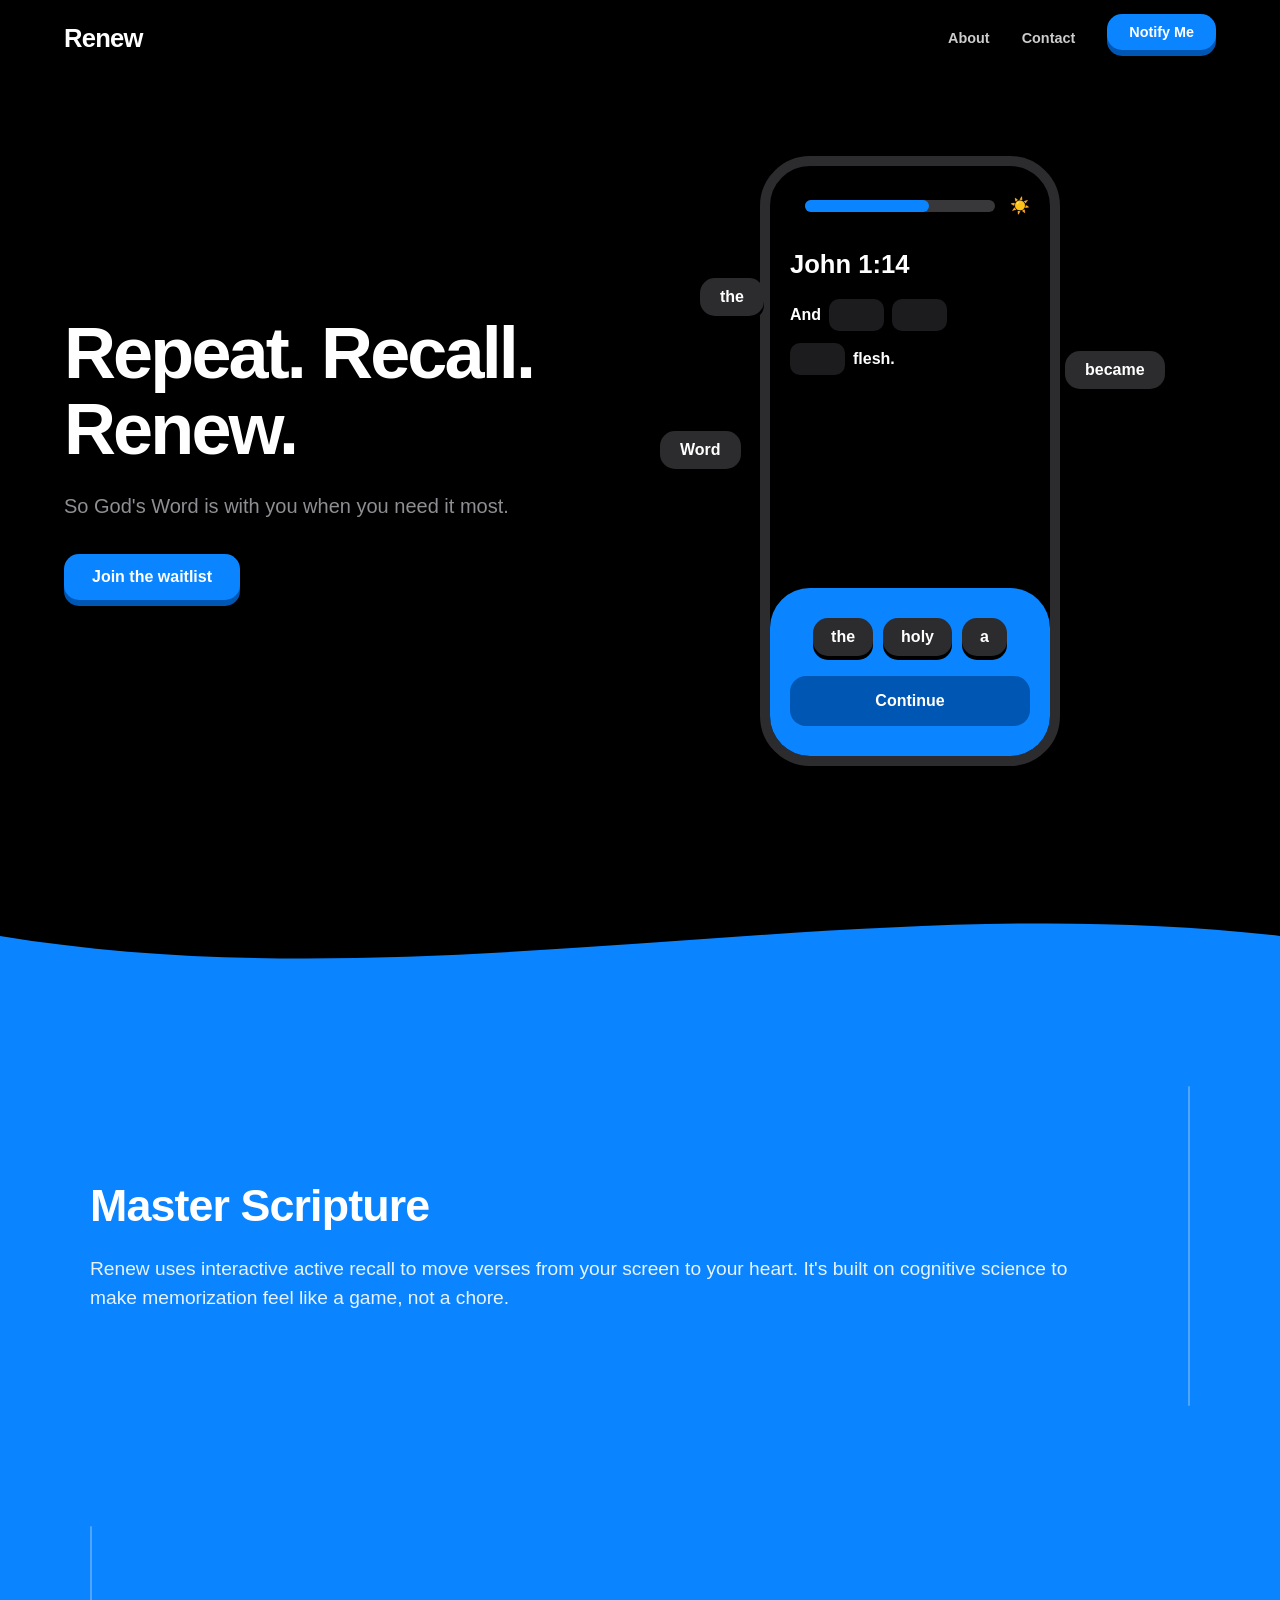
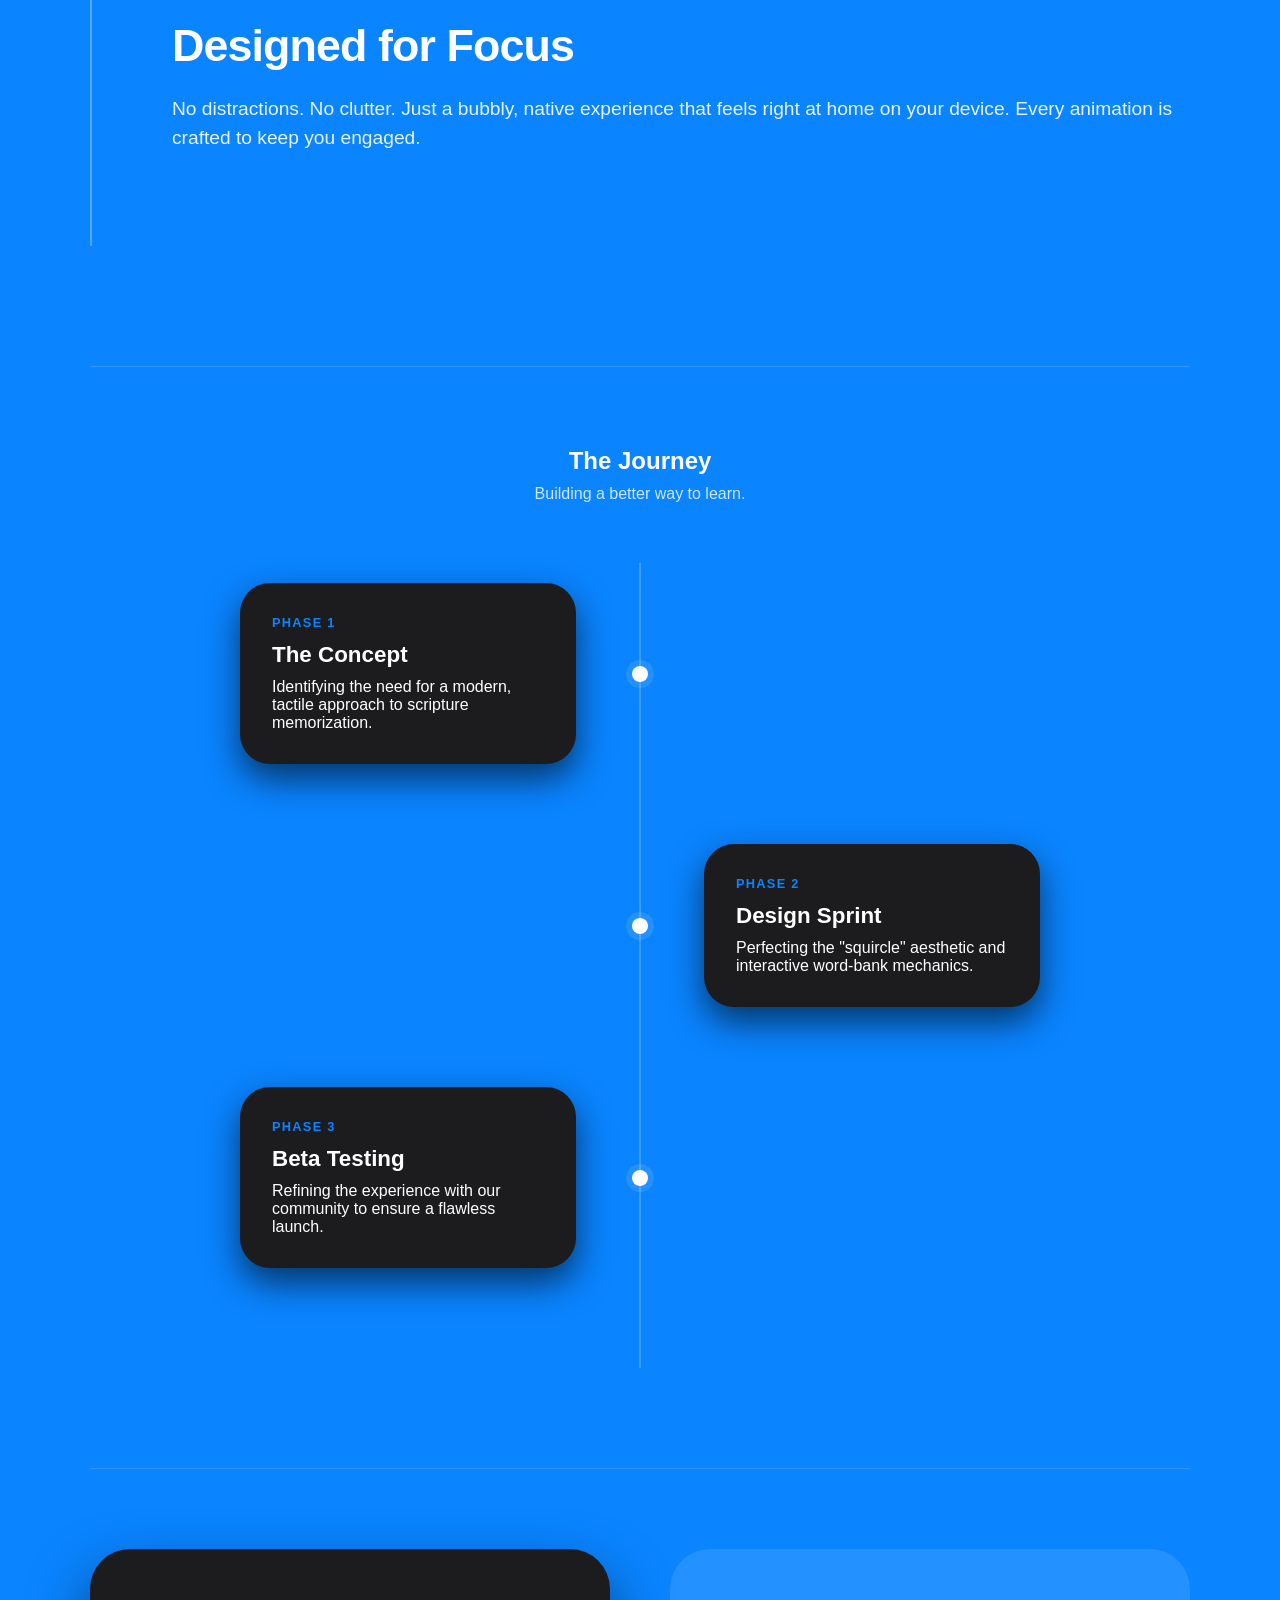
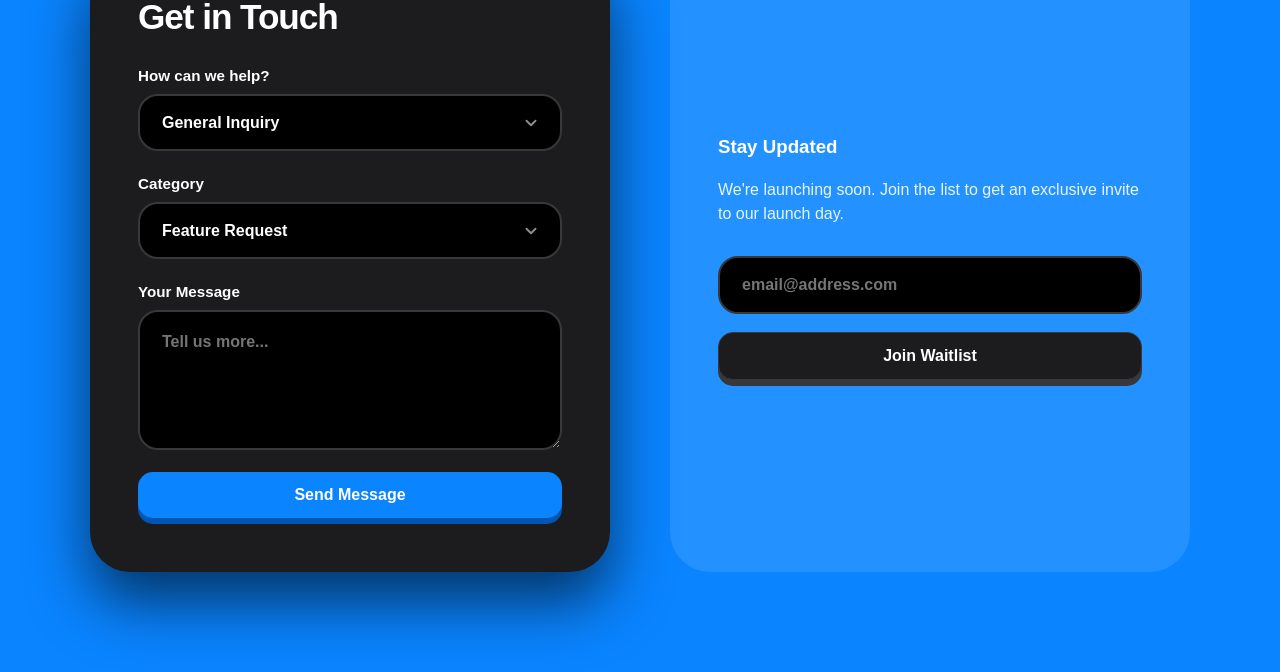
==== index.html @ c1ca572d "Refinement" ====
<!DOCTYPE html>
<html lang="en">
<head>
    <meta charset="UTF-8">
    <meta name="viewport" content="width=device-width, initial-scale=1.0">
    <title>Renew</title>
    <style>
        :root {
            /* Light Mode Variables */
            --bg-color: #ffffff;
            --text-color: #111111;
            --text-muted: #555555;
            --primary-blue: #007AFF; /* Apple-style vibrant blue */
            --primary-blue-dark: #0056B3;
            --surface-color: #f2f2f7;
            --card-bg: #ffffff;
            --border-color: #d1d1d6;
            --phone-border: #1c1c1e;
            --shadow-light: rgba(0, 0, 0, 0.08);
            --shadow-heavy: rgba(0, 0, 0, 0.12);
            --pill-bg: #ffffff;
            --pill-shadow: #c7c7cc;
        }

        /* Dark Mode Variables */
        body.dark-mode {
            --bg-color: #000000;
            --text-color: #ffffff;
            --text-muted: #8e8e93;
            --primary-blue: #0a84ff;
            --primary-blue-dark: #0056b3;
            --surface-color: #1c1c1e;
            --card-bg: #1c1c1e;
            --border-color: #38383a;
            --phone-border: #2c2c2e;
            --shadow-light: rgba(0, 0, 0, 0.4);
            --shadow-heavy: rgba(0, 0, 0, 0.6);
            --pill-bg: #2c2c2e;
            --pill-shadow: #000000;
        }

        * {
            box-sizing: border-box;
            margin: 0;
            padding: 0;
            font-family: -apple-system, BlinkMacSystemFont, "SF Pro Display", "Segoe UI", Roboto, Helvetica, Arial, sans-serif;
        }

        html { scroll-behavior: smooth; }

        body {
            background-color: var(--bg-color);
            color: var(--text-color);
            transition: background-color 0.4s ease, color 0.4s ease;
            overflow-x: hidden;
        }

        /* --- Scroll Animation Classes --- */
        .hidden-on-load {
          opacity: 0;
          transform: translateY(20px);
          transition: opacity 0.8s ease-out, transform 0.8s ease-out;
        }
        .fade-in-up {
          opacity: 1;
          transform: translateY(0);
        }

        /* --- Navigation --- */
        nav {
            display: flex;
            justify-content: space-between;
            align-items: center;
            padding: 20px 5%;
            max-width: 1400px;
            margin: 0 auto;
        }

        .logo {
            font-size: 1.6rem;
            font-weight: 800;
            letter-spacing: -0.03em;
            /* color: var(--primary-blue); */
        }

        .nav-links {
            display: flex;
            gap: 32px;
            align-items: center;
        }

        .nav-links a {
            text-decoration: none;
            color: var(--text-color);
            font-weight: 600;
            font-size: 0.9rem;
            opacity: 0.8;
            transition: opacity 0.2s;
        }

        .nav-links a:hover { opacity: 1; color: var(--primary-blue); }

        /* --- Mechanical 3D Button (Only top layer moves) --- */
        .btn-3d-container {
            display: inline-block;
            background-color: var(--primary-blue-dark);
            border-radius: 15px;
            padding: 0;
            cursor: pointer;
            border: none;
            text-decoration: none;
        }

        .btn-3d-top {
            display: block;
            padding: 14px 28px;
            border-radius: 15px;
            background-color: var(--primary-blue);
            color: #ffffff;
            font-weight: 700;
            font-size: 1rem;
            transform: translateY(-6px);
            transition: transform 0.1s ease;
        }

        .btn-3d-container:active .btn-3d-top {
            transform: translateY(0px);
        }

        /* Secondary Variant */
        .btn-3d-container.secondary { background-color: var(--border-color); }
        .btn-3d-container.secondary .btn-3d-top {
            background-color: var(--surface-color);
            color: var(--text-color);
            border: 1px solid var(--border-color);
        }

        /* --- Hero Section --- */
        .hero {
            display: flex;
            align-items: center;
            justify-content: space-between;
            padding: 80px 5%;
            max-width: 1300px;
            margin: 0 auto;
            min-height: 80vh;
            gap: 20px;
        }

        .hero-content { flex: 1; max-width: 520px; }
        .hero h1 { font-size: 4.5rem; font-weight: 800; line-height: 1.05; letter-spacing: -0.04em; margin-bottom: 24px; }
        .hero p { font-size: 1.25rem; color: var(--text-muted); margin-bottom: 40px; line-height: 1.4; font-weight: 500; }

        /* --- Hero Visual & Tight Floating Words --- */
        .hero-visual {
            flex: 1;
            display: flex;
            justify-content: center;
            align-items: center;
            position: relative;
        }

        .phone {
            width: 300px;
            height: 610px;
            border-radius: 50px;
            border: 10px solid var(--phone-border);
            background-color: var(--bg-color);
            box-shadow: 0 30px 60px var(--shadow-heavy);
            display: flex;
            flex-direction: column;
            overflow: hidden;
            z-index: 5;
            position: relative;
        }

        /* Floating words pinned to the device */
        .floating-word {
            position: absolute;
            background-color: var(--pill-bg);
            color: var(--text-color);
            padding: 10px 20px;
            border-radius: 15px;
            font-weight: 800;
            box-shadow: 0 4px 0 var(--pill-shadow);
            z-index: 6;
            white-space: nowrap;
            animation: float-tight 4s ease-in-out infinite;
        }

        /* Positions pulled close to device center */
        .fw-1 { top: 20%; left: 50%; margin-left: -210px; animation-delay: 0s; }
        .fw-2 { top: 45%; left: 50%; margin-left: -250px; animation-delay: 1.5s; }
        .fw-3 { top: 32%; left: 50%; margin-left: 155px; animation-delay: 0.8s; }

        @keyframes float-tight {
            0%, 100% { transform: translateY(0px); }
            50% { transform: translateY(-12px); }
        }

        /* Phone UI bits */
        .phone-header { padding: 30px 20px 15px; display: flex; justify-content: space-between; align-items: center; }
        .progress-bar { height: 12px; background: var(--border-color); border-radius: 10px; flex-grow: 1; margin: 0 15px; position: relative; }
        .progress-fill { position: absolute; height: 100%; width: 65%; background: var(--primary-blue); border-radius: 10px; }
        .phone-content { padding: 20px; flex-grow: 1; }
        .phone-content h3 { font-size: 1.6rem; margin-bottom: 20px; font-weight: 800; }
        .verse-line { display: flex; align-items: center; gap: 8px; font-weight: 600; margin-bottom: 12px; }
        .blank { width: 55px; height: 32px; background-color: var(--surface-color); border-radius: 10px; }
        .phone-bottom { background-color: var(--primary-blue); padding: 30px 20px; border-radius: 40px 40px 0 0; display: flex; flex-direction: column; align-items: center; gap: 20px; }
        .word-bank { display: flex; flex-wrap: wrap; gap: 10px; justify-content: center; }
        .word-pill { background-color: var(--pill-bg); padding: 10px 18px; border-radius: 15px; font-weight: 700; box-shadow: 0 4px 0 var(--pill-shadow); }
        .phone-btn { background-color: var(--primary-blue-dark); color: white; width: 100%; padding: 16px; border-radius: 16px; text-align: center; font-weight: 800; }

        /* --- Wave Divider --- */
        .wave-container { line-height: 0; margin-top: 40px; }
        .wave-container svg { width: 100%; height: 100px; fill: var(--primary-blue); }

        /* --- Main Content Section --- */
        .blue-section { background-color: var(--primary-blue); color: #ffffff; padding: 100px 5%; }
        .content-container { max-width: 1100px; margin: 0 auto; }

        .feature-block { display: flex; align-items: center; gap: 80px; margin-bottom: 120px; }
        .feature-block:nth-child(even) { flex-direction: row-reverse; }
        .feature-text h2 { font-size: 2.8rem; margin-bottom: 24px; letter-spacing: -0.02em; }
        .feature-text p { font-size: 1.2rem; line-height: 1.5; opacity: 0.9; font-weight: 400; }
        .feature-visual { flex: 1; background: rgba(255,255,255,0.1); height: 320px; border-radius: 40px; backdrop-filter: blur(10px); display: flex; align-items: center; justify-content: center; border: 1px solid rgba(255,255,255,0.2); }

        /* --- Immersive Timeline (Clean Version) --- */
        #about { margin-top: 60px; text-align: center; border-top: 1px solid rgba(255,255,255,0.15); padding-top: 80px; }
        .timeline { max-width: 800px; margin: 60px auto; position: relative; padding: 20px 0; }
        .timeline::before { content: ''; position: absolute; left: 50%; top: 0; bottom: 0; width: 2px; background: rgba(255,255,255,0.2); transform: translateX(-50%); }
        
        .timeline-item { width: 100%; margin-bottom: 80px; display: flex; justify-content: space-between; align-items: center; position: relative; }
        .timeline-item:nth-child(even) { flex-direction: row-reverse; }

        .timeline-dot { width: 16px; height: 16px; background: #ffffff; border-radius: 50%; position: absolute; left: 50%; transform: translateX(-50%); z-index: 3; box-shadow: 0 0 0 6px rgba(255,255,255,0.1); }
        .timeline-content { width: 42%; background: var(--card-bg); color: var(--text-color); padding: 32px; border-radius: 30px; text-align: left; box-shadow: 0 15px 35px var(--shadow-heavy); transition: transform 0.3s ease; }
        .timeline-content:hover { transform: translateY(-5px); }
        .timeline-date { font-weight: 800; font-size: 0.8rem; color: var(--primary-blue); text-transform: uppercase; letter-spacing: 0.1em; margin-bottom: 12px; display: block; }
        .timeline-content h4 { font-size: 1.4rem; margin-bottom: 10px; font-weight: 800; }

        /* --- Modern Form Styling --- */
        #contact { margin-top: 100px; display: grid; grid-template-columns: 1fr 1fr; gap: 60px; padding-top: 80px; border-top: 1px solid rgba(255,255,255,0.15); }
        .contact-card { background: var(--card-bg); color: var(--text-color); padding: 48px; border-radius: 40px; box-shadow: 0 30px 60px var(--shadow-heavy); }
        .contact-card h3 { font-size: 2.2rem; margin-bottom: 30px; letter-spacing: -0.03em; }

        .form-group { margin-bottom: 24px; }
        .form-group label { display: block; margin-bottom: 10px; font-weight: 700; font-size: 0.95rem; }

        .form-control {
            width: 100%;
            padding: 18px 22px;
            border-radius: 20px;
            border: 2px solid var(--border-color);
            background-color: var(--bg-color);
            color: var(--text-color);
            font-size: 1rem;
            font-weight: 600;
            outline: none;
            transition: all 0.2s;
            appearance: none;
        }

        .form-control:focus { border-color: var(--primary-blue); box-shadow: 0 0 0 4px rgba(0, 122, 255, 0.1); }

        /* Modern Bubbly Dropdown Chevron */
        select.form-control {
            background-image: url("data:image/svg+xml,%3Csvg xmlns='http://www.w3.org/2000/svg' width='24' height='24' viewBox='0 0 24 24' fill='none' stroke='%238e8e93' stroke-width='2.5' stroke-linecap='round' stroke-linejoin='round'%3E%3Cpath d='m6 9 6 6 6-6'/%3E%3C/svg%3E");
            background-repeat: no-repeat;
            background-position: right 20px center;
            background-size: 18px;
            padding-right: 50px;
            cursor: pointer;
        }

        textarea.form-control { min-height: 140px; line-height: 1.5; }

        .newsletter-box { background: rgba(255,255,255,0.1); padding: 48px; border-radius: 40px; display: flex; flex-direction: column; justify-content: center; }

        @media (max-width: 1024px) {
            .hero { flex-direction: column; text-align: center; }
            .hero-content { max-width: 100%; }
            .feature-block, .feature-block:nth-child(even) { flex-direction: column; }
            #contact { grid-template-columns: 1fr; }
            .timeline::before { left: 30px; }
            .timeline-dot { left: 30px; }
            .timeline-content { width: calc(100% - 80px); margin-left: 60px; }
            .timeline-item:nth-child(even) { flex-direction: row; }
            .floating-word { display: none; }
        }
    </style>
</head>
<body>

    <nav>
        <div class="logo">Renew</div>
        <div class="nav-links">
            <a href="#about">About</a>
            <a href="#contact">Contact</a>
            <button class="btn-3d-container" style="padding: 0;"><span class="btn-3d-top" style="padding: 10px 22px; font-size: 0.9rem;">Notify Me</span></button>
        </div>
    </nav>

    <header class="hero">
        <div class="hero-content hidden-on-load">
            <h1>Repeat. Recall. Renew.</h1>
            <p>So God's Word is with you when you need it most.</p>
            <button class="btn-3d-container"><span class="btn-3d-top">Join the waitlist</span></button>
        </div>
        
        <div class="hero-visual hidden-on-load">
            <div class="floating-word fw-1">the</div>
            <div class="floating-word fw-2">Word</div>
            <div class="floating-word fw-3">became</div>

            <div class="phone">
                <div class="phone-header">
                    <span style="font-weight:600; opacity:0.9; color: black; font-size: 2em"></span>
                    <div class="progress-bar"><div class="progress-fill"></div></div>
                    <span>☀️</span>
                </div>
                <div class="phone-content">
                    <h3>John 1:14</h3>
                    <div class="verse-line">And <div class="blank"></div> <div class="blank"></div></div>
                    <div class="verse-line"><div class="blank"></div> flesh.</div>
                </div>
                <div class="phone-bottom">
                    <div class="word-bank">
                        <div class="word-pill">the</div> <div class="word-pill">holy</div> <div class="word-pill">a</div>
                    </div>
                    <div class="phone-btn">Continue</div>
                </div>
            </div>
        </div>
    </header>

    <div class="wave-container">
        <svg viewBox="0 0 1440 100" preserveAspectRatio="none"><path d="M0,50 C480,120 960,0 1440,50 L1440,100 L0,100 Z"></path></svg>
    </div>

    <div class="blue-section">
        <div class="content-container">
            <section id="features">
                <div class="feature-block hidden-on-load">
                    <div class="feature-text">
                        <h2>Master Scripture</h2>
                        <p>Renew uses interactive active recall to move verses from your screen to your heart. It's built on cognitive science to make memorization feel like a game, not a chore.</p>
                    </div>
                    <div class="feature-visual"></div>
                </div>

                <div class="feature-block hidden-on-load">
                    <div class="feature-text">
                        <h2>Designed for Focus</h2>
                        <p>No distractions. No clutter. Just a bubbly, native experience that feels right at home on your device. Every animation is crafted to keep you engaged.</p>
                    </div>
                    <div class="feature-visual"></div>
                </div>
            </section>

            <section id="about">
                <div class="hidden-on-load">
                    <h2>The Journey</h2>
                    <p style="opacity: 0.8; margin-top: 10px; font-weight: 500;">Building a better way to learn.</p>
                </div>
                
                <div class="timeline">
                    <div class="timeline-item hidden-on-load">
                        <div class="timeline-dot"></div>
                        <div class="timeline-content">
                            <span class="timeline-date">Phase 1</span>
                            <h4>The Concept</h4>
                            <p>Identifying the need for a modern, tactile approach to scripture memorization.</p>
                        </div>
                    </div>
                    <div class="timeline-item hidden-on-load">
                        <div class="timeline-dot"></div>
                        <div class="timeline-content">
                            <span class="timeline-date">Phase 2</span>
                            <h4>Design Sprint</h4>
                            <p>Perfecting the "squircle" aesthetic and interactive word-bank mechanics.</p>
                        </div>
                    </div>
                    <div class="timeline-item hidden-on-load">
                        <div class="timeline-dot"></div>
                        <div class="timeline-content">
                            <span class="timeline-date">Phase 3</span>
                            <h4>Beta Testing</h4>
                            <p>Refining the experience with our community to ensure a flawless launch.</p>
                        </div>
                    </div>
                </div>
            </section>

            <section id="contact">
                <div class="contact-card hidden-on-load">
                    <h3>Get in Touch</h3>
                    <form id="contact-form">
                        <div class="form-group">
                            <label>How can we help?</label>
                            <select id="type" class="form-control">
                                <option value="inquiry">General Inquiry</option>
                                <option value="concern">App Issue</option>
                            </select>
                        </div>
                        <div class="form-group">
                            <label>Category</label>
                            <select id="subtype" class="form-control"></select>
                        </div>
                        <div class="form-group">
                            <label>Your Message</label>
                            <textarea class="form-control" placeholder="Tell us more..."></textarea>
                        </div>
                        <button type="submit" class="btn-3d-container" style="width:100%; border:none; padding:0;"><span class="btn-3d-top" style="width:100%;">Send Message</span></button>
                    </form>
                </div>

                <div class="newsletter-box hidden-on-load">
                    <h3 style="margin-bottom: 20px;">Stay Updated</h3>
                    <p style="margin-bottom: 30px; opacity: 0.9; line-height: 1.5;">We're launching soon. Join the list to get an exclusive invite to our launch day.</p>
                    <div class="form-group">
                        <input type="email" class="form-control" placeholder="email@address.com">
                    </div>
                    <button class="btn-3d-container secondary" style="width:100%; padding:0;"><span class="btn-3d-top" style="width:100%;">Join Waitlist</span></button>
                </div>
            </section>
        </div>
    </div>

    <script>
        // --- Theme Management ---
        function updateTheme() {
            const hour = new Date().getHours();
            if (hour >= 18 || hour < 6) document.body.classList.add('dark-mode');
            else document.body.classList.remove('dark-mode');
        }
        updateTheme();
        setInterval(updateTheme, 60000);

        // --- Modern Form Logic ---
        const typeSelect = document.getElementById('type');
        const subtypeSelect = document.getElementById('subtype');
        const options = {
            inquiry: ["Feature Request", "Collaboration", "Media Inquiry", "Other"],
            concern: ["Bug Report", "Account Issue", "Performance", "Feedback"]
        };

        function fillSubtypes() {
            const vals = options[typeSelect.value];
            subtypeSelect.innerHTML = vals.map(v => `<option value="${v.toLowerCase()}">${v}</option>`).join('');
        }
        typeSelect.addEventListener('change', fillSubtypes);
        fillSubtypes();

        // --- Scroll Animations ---
        const obs = new IntersectionObserver((entries) => {
            entries.forEach(e => {
                if (e.isIntersecting) {
                    e.target.classList.add('fade-in-up');
                    obs.unobserve(e.target);
                }
            });
        }, { threshold: 0.1 });

        document.querySelectorAll('.hidden-on-load').forEach(el => obs.observe(el));
    </script>
</body>
</html>
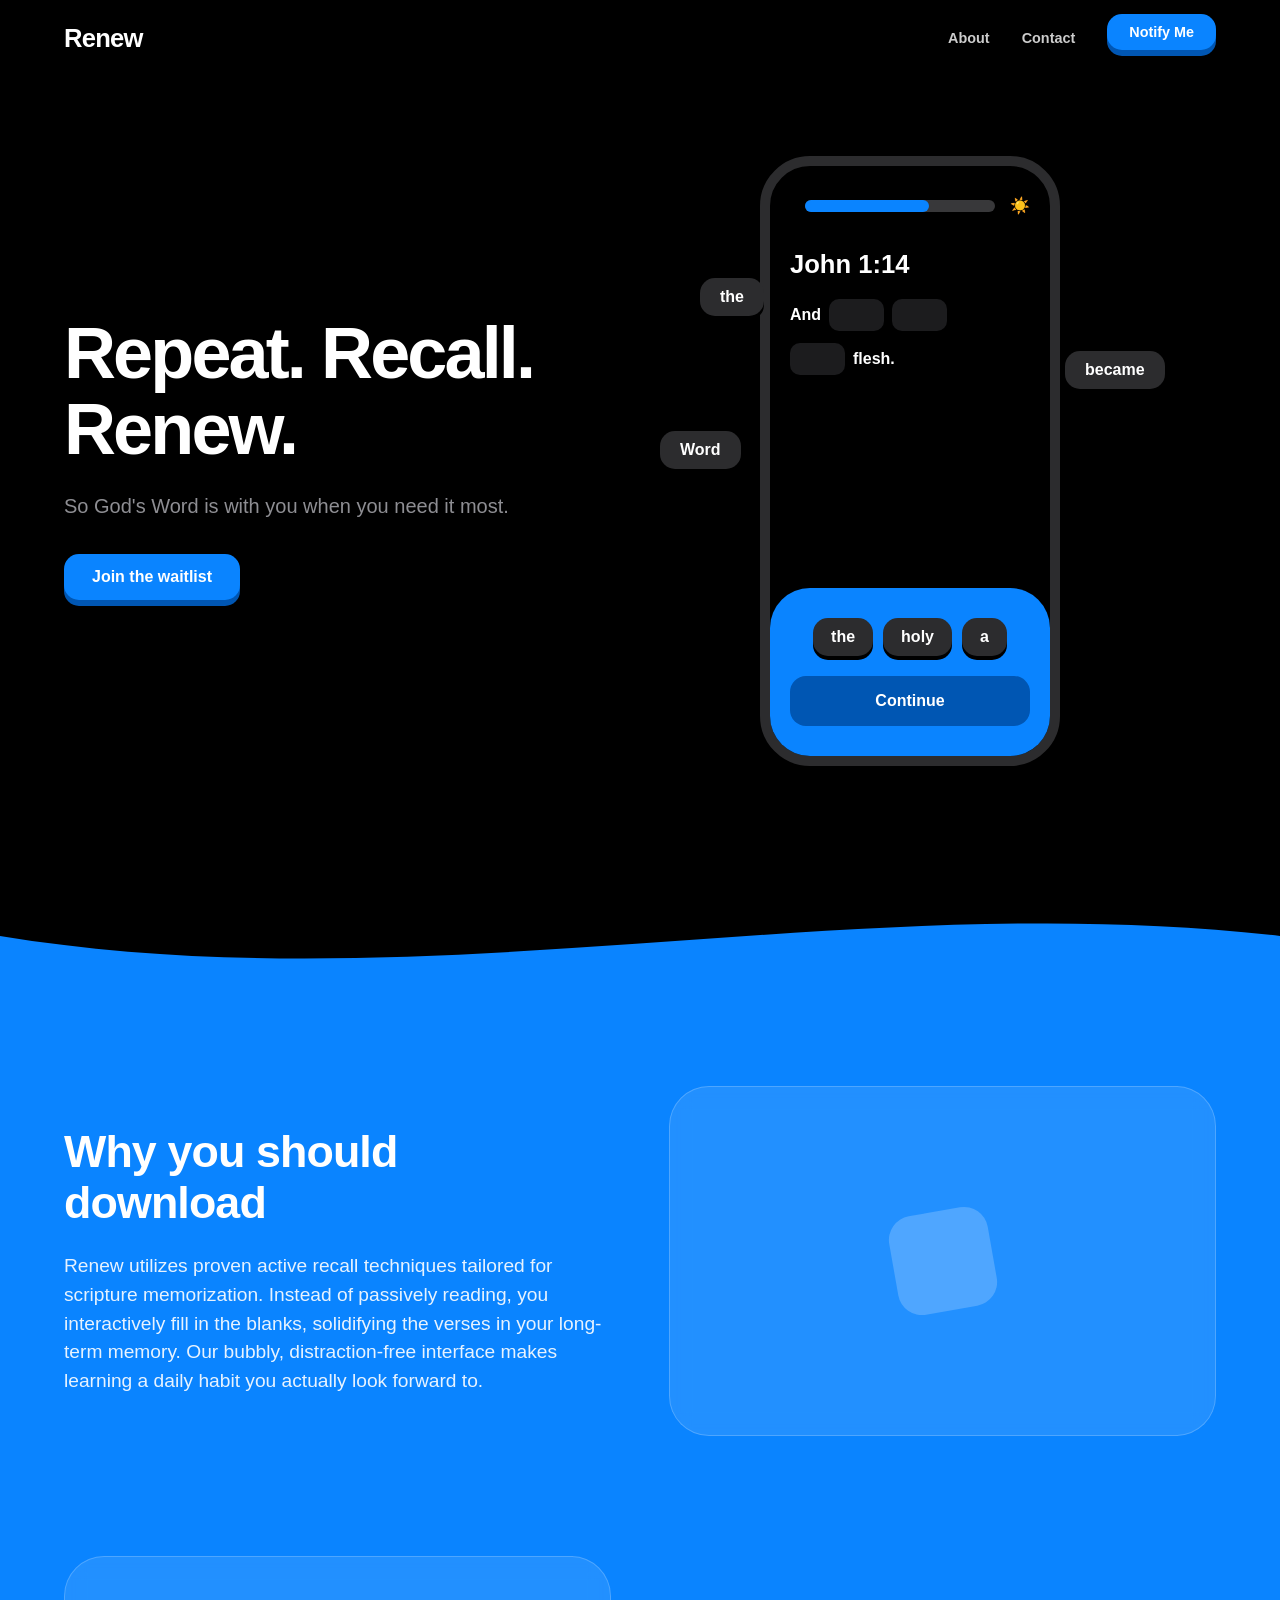
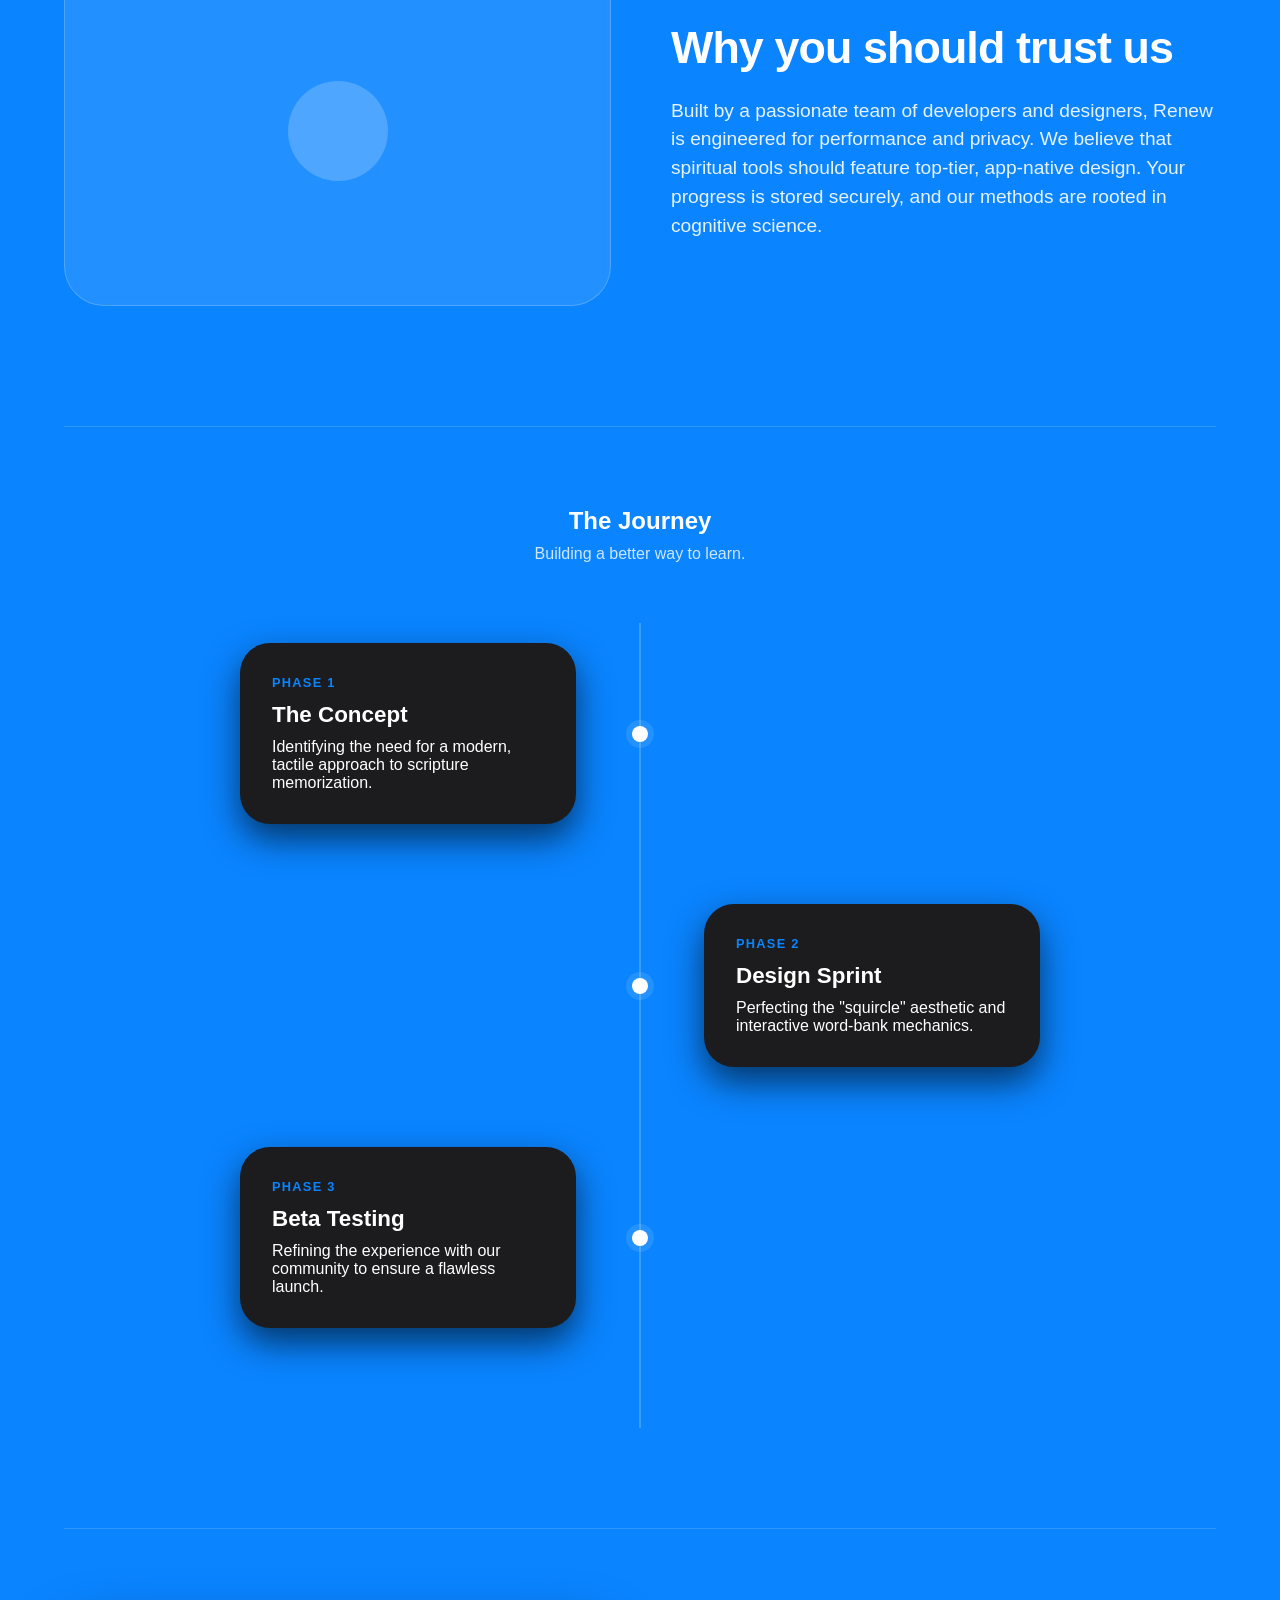
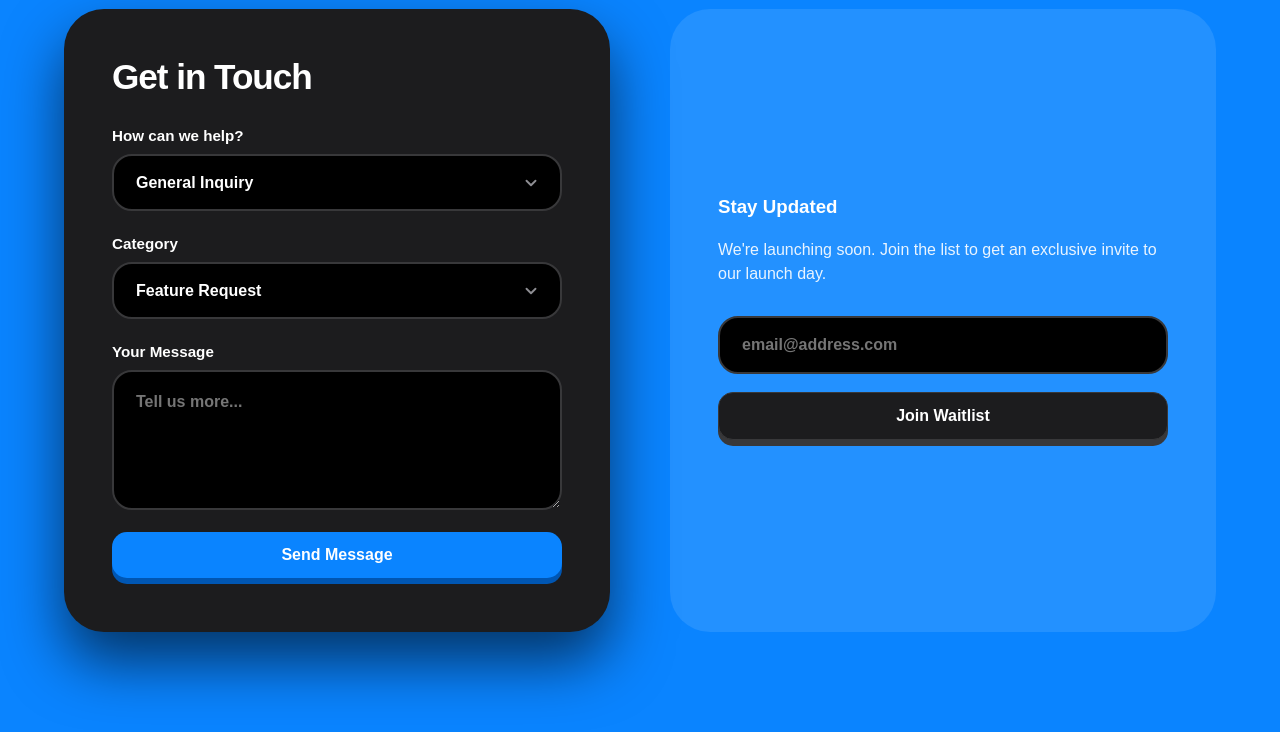
==== commit 3a6d6bf1: "More refinement" ====
--- a/index.html
+++ b/index.html
@@ -74,13 +74,14 @@
             padding: 20px 5%;
             max-width: 1400px;
             margin: 0 auto;
+            position: relative;
+            z-index: 100;
         }
 
         .logo {
             font-size: 1.6rem;
             font-weight: 800;
             letter-spacing: -0.03em;
-            /* color: var(--primary-blue); */
         }
 
         .nav-links {
@@ -100,7 +101,27 @@
 
         .nav-links a:hover { opacity: 1; color: var(--primary-blue); }
 
-        /* --- Mechanical 3D Button (Only top layer moves) --- */
+        /* Hamburger Menu */
+        .hamburger {
+            display: none;
+            flex-direction: column;
+            gap: 6px;
+            cursor: pointer;
+            border: none;
+            background: none;
+            padding: 10px;
+        }
+
+        .hamburger span {
+            display: block;
+            width: 25px;
+            height: 3px;
+            background-color: var(--text-color);
+            border-radius: 3px;
+            transition: 0.3s;
+        }
+
+        /* --- Mechanical 3D Button --- */
         .btn-3d-container {
             display: inline-block;
             background-color: var(--primary-blue-dark);
@@ -127,7 +148,6 @@
             transform: translateY(0px);
         }
 
-        /* Secondary Variant */
         .btn-3d-container.secondary { background-color: var(--border-color); }
         .btn-3d-container.secondary .btn-3d-top {
             background-color: var(--surface-color);
@@ -174,7 +194,6 @@
             position: relative;
         }
 
-        /* Floating words pinned to the device */
         .floating-word {
             position: absolute;
             background-color: var(--pill-bg);
@@ -188,7 +207,6 @@
             animation: float-tight 4s ease-in-out infinite;
         }
 
-        /* Positions pulled close to device center */
         .fw-1 { top: 20%; left: 50%; margin-left: -210px; animation-delay: 0s; }
         .fw-2 { top: 45%; left: 50%; margin-left: -250px; animation-delay: 1.5s; }
         .fw-3 { top: 32%; left: 50%; margin-left: 155px; animation-delay: 0.8s; }
@@ -215,78 +233,93 @@
         .wave-container { line-height: 0; margin-top: 40px; }
         .wave-container svg { width: 100%; height: 100px; fill: var(--primary-blue); }
 
-        /* --- Main Content Section --- */
+        /* --- Main Content Section (Width Adjusted to match draft) --- */
         .blue-section { background-color: var(--primary-blue); color: #ffffff; padding: 100px 5%; }
-        .content-container { max-width: 1100px; margin: 0 auto; }
-
-        .feature-block { display: flex; align-items: center; gap: 80px; margin-bottom: 120px; }
+        .content-container { max-width: 1200px; margin: 0 auto; } /* Matched to draft max-width */
+
+        .feature-block { display: flex; align-items: center; gap: 60px; margin-bottom: 120px; } /* Matched to draft gap */
         .feature-block:nth-child(even) { flex-direction: row-reverse; }
+        .feature-text { flex: 1; }
         .feature-text h2 { font-size: 2.8rem; margin-bottom: 24px; letter-spacing: -0.02em; }
         .feature-text p { font-size: 1.2rem; line-height: 1.5; opacity: 0.9; font-weight: 400; }
-        .feature-visual { flex: 1; background: rgba(255,255,255,0.1); height: 320px; border-radius: 40px; backdrop-filter: blur(10px); display: flex; align-items: center; justify-content: center; border: 1px solid rgba(255,255,255,0.2); }
-
-        /* --- Immersive Timeline (Clean Version) --- */
+        
+        .feature-visual { 
+            flex: 1; 
+            background: rgba(255,255,255,0.1); 
+            height: 350px; /* Matched to draft height */
+            border-radius: 40px; 
+            backdrop-filter: blur(10px); 
+            display: flex; 
+            align-items: center; 
+            justify-content: center; 
+            border: 1px solid rgba(255,255,255,0.2); 
+        }
+
+        .feature-visual-placeholder {
+            width: 100px;
+            height: 100px;
+            background: rgba(255,255,255,0.2);
+            border-radius: 24px;
+            transform: rotate(-10deg);
+        }
+
+        /* --- Timeline --- */
         #about { margin-top: 60px; text-align: center; border-top: 1px solid rgba(255,255,255,0.15); padding-top: 80px; }
         .timeline { max-width: 800px; margin: 60px auto; position: relative; padding: 20px 0; }
         .timeline::before { content: ''; position: absolute; left: 50%; top: 0; bottom: 0; width: 2px; background: rgba(255,255,255,0.2); transform: translateX(-50%); }
-        
         .timeline-item { width: 100%; margin-bottom: 80px; display: flex; justify-content: space-between; align-items: center; position: relative; }
         .timeline-item:nth-child(even) { flex-direction: row-reverse; }
-
         .timeline-dot { width: 16px; height: 16px; background: #ffffff; border-radius: 50%; position: absolute; left: 50%; transform: translateX(-50%); z-index: 3; box-shadow: 0 0 0 6px rgba(255,255,255,0.1); }
         .timeline-content { width: 42%; background: var(--card-bg); color: var(--text-color); padding: 32px; border-radius: 30px; text-align: left; box-shadow: 0 15px 35px var(--shadow-heavy); transition: transform 0.3s ease; }
-        .timeline-content:hover { transform: translateY(-5px); }
         .timeline-date { font-weight: 800; font-size: 0.8rem; color: var(--primary-blue); text-transform: uppercase; letter-spacing: 0.1em; margin-bottom: 12px; display: block; }
         .timeline-content h4 { font-size: 1.4rem; margin-bottom: 10px; font-weight: 800; }
 
-        /* --- Modern Form Styling --- */
+        /* --- Forms --- */
         #contact { margin-top: 100px; display: grid; grid-template-columns: 1fr 1fr; gap: 60px; padding-top: 80px; border-top: 1px solid rgba(255,255,255,0.15); }
         .contact-card { background: var(--card-bg); color: var(--text-color); padding: 48px; border-radius: 40px; box-shadow: 0 30px 60px var(--shadow-heavy); }
         .contact-card h3 { font-size: 2.2rem; margin-bottom: 30px; letter-spacing: -0.03em; }
-
         .form-group { margin-bottom: 24px; }
         .form-group label { display: block; margin-bottom: 10px; font-weight: 700; font-size: 0.95rem; }
-
-        .form-control {
-            width: 100%;
-            padding: 18px 22px;
-            border-radius: 20px;
-            border: 2px solid var(--border-color);
-            background-color: var(--bg-color);
-            color: var(--text-color);
-            font-size: 1rem;
-            font-weight: 600;
-            outline: none;
-            transition: all 0.2s;
-            appearance: none;
-        }
-
+        .form-control { width: 100%; padding: 18px 22px; border-radius: 20px; border: 2px solid var(--border-color); background-color: var(--bg-color); color: var(--text-color); font-size: 1rem; font-weight: 600; outline: none; transition: all 0.2s; appearance: none; }
         .form-control:focus { border-color: var(--primary-blue); box-shadow: 0 0 0 4px rgba(0, 122, 255, 0.1); }
-
-        /* Modern Bubbly Dropdown Chevron */
-        select.form-control {
-            background-image: url("data:image/svg+xml,%3Csvg xmlns='http://www.w3.org/2000/svg' width='24' height='24' viewBox='0 0 24 24' fill='none' stroke='%238e8e93' stroke-width='2.5' stroke-linecap='round' stroke-linejoin='round'%3E%3Cpath d='m6 9 6 6 6-6'/%3E%3C/svg%3E");
-            background-repeat: no-repeat;
-            background-position: right 20px center;
-            background-size: 18px;
-            padding-right: 50px;
-            cursor: pointer;
-        }
-
+        select.form-control { background-image: url("data:image/svg+xml,%3Csvg xmlns='http://www.w3.org/2000/svg' width='24' height='24' viewBox='0 0 24 24' fill='none' stroke='%238e8e93' stroke-width='2.5' stroke-linecap='round' stroke-linejoin='round'%3E%3Cpath d='m6 9 6 6 6-6'/%3E%3C/svg%3E"); background-repeat: no-repeat; background-position: right 20px center; background-size: 18px; padding-right: 50px; cursor: pointer; }
         textarea.form-control { min-height: 140px; line-height: 1.5; }
-
         .newsletter-box { background: rgba(255,255,255,0.1); padding: 48px; border-radius: 40px; display: flex; flex-direction: column; justify-content: center; }
 
         @media (max-width: 1024px) {
             .hero { flex-direction: column; text-align: center; }
             .hero-content { max-width: 100%; }
+            
+            /* Hamburger Logic */
+            .hamburger { display: flex; }
+            .nav-links { 
+                position: absolute; 
+                top: 80px; 
+                right: 5%; 
+                background: var(--card-bg); 
+                flex-direction: column; 
+                padding: 30px; 
+                border-radius: 25px; 
+                box-shadow: 0 20px 40px var(--shadow-heavy);
+                display: none; /* Controlled by JS */
+                width: 250px;
+                text-align: center;
+                border: 1px solid var(--border-color);
+            }
+            .nav-links.active { display: flex; }
+            
             .feature-block, .feature-block:nth-child(even) { flex-direction: column; }
             #contact { grid-template-columns: 1fr; }
             .timeline::before { left: 30px; }
             .timeline-dot { left: 30px; }
             .timeline-content { width: calc(100% - 80px); margin-left: 60px; }
             .timeline-item:nth-child(even) { flex-direction: row; }
-            .floating-word { display: none; }
+            
+            /* Enable floating words on mobile as requested */
+            .floating-word { display: block; transform: scale(0.8); }
+            .fw-1 { margin-left: -150px; }
+            .fw-2 { margin-left: -180px; }
+            .fw-3 { margin-left: 100px; }
         }
     </style>
 </head>
@@ -294,7 +327,12 @@
 
     <nav>
         <div class="logo">Renew</div>
-        <div class="nav-links">
+        <button class="hamburger" id="hamburger">
+            <span></span>
+            <span></span>
+            <span></span>
+        </button>
+        <div class="nav-links" id="nav-links">
             <a href="#about">About</a>
             <a href="#contact">Contact</a>
             <button class="btn-3d-container" style="padding: 0;"><span class="btn-3d-top" style="padding: 10px 22px; font-size: 0.9rem;">Notify Me</span></button>
@@ -343,18 +381,22 @@
             <section id="features">
                 <div class="feature-block hidden-on-load">
                     <div class="feature-text">
-                        <h2>Master Scripture</h2>
-                        <p>Renew uses interactive active recall to move verses from your screen to your heart. It's built on cognitive science to make memorization feel like a game, not a chore.</p>
-                    </div>
-                    <div class="feature-visual"></div>
+                        <h2>Why you should download</h2>
+                        <p>Renew utilizes proven active recall techniques tailored for scripture memorization. Instead of passively reading, you interactively fill in the blanks, solidifying the verses in your long-term memory. Our bubbly, distraction-free interface makes learning a daily habit you actually look forward to.</p>
+                    </div>
+                    <div class="feature-visual">
+                        <div class="feature-visual-placeholder"></div>
+                    </div>
                 </div>
 
                 <div class="feature-block hidden-on-load">
                     <div class="feature-text">
-                        <h2>Designed for Focus</h2>
-                        <p>No distractions. No clutter. Just a bubbly, native experience that feels right at home on your device. Every animation is crafted to keep you engaged.</p>
-                    </div>
-                    <div class="feature-visual"></div>
+                        <h2>Why you should trust us</h2>
+                        <p>Built by a passionate team of developers and designers, Renew is engineered for performance and privacy. We believe that spiritual tools should feature top-tier, app-native design. Your progress is stored securely, and our methods are rooted in cognitive science.</p>
+                    </div>
+                    <div class="feature-visual">
+                         <div class="feature-visual-placeholder" style="border-radius: 50%;"></div>
+                    </div>
                 </div>
             </section>
 
@@ -428,6 +470,18 @@
     </div>
 
     <script>
+        // --- Hamburger Menu Toggle ---
+        const hamburger = document.getElementById('hamburger');
+        const navLinks = document.getElementById('nav-links');
+        hamburger.addEventListener('click', () => {
+            navLinks.classList.toggle('active');
+        });
+
+        // Close menu when clicking a link (mobile)
+        navLinks.querySelectorAll('a').forEach(link => {
+            link.addEventListener('click', () => navLinks.classList.remove('active'));
+        });
+
         // --- Theme Management ---
         function updateTheme() {
             const hour = new Date().getHours();
@@ -437,7 +491,7 @@
         updateTheme();
         setInterval(updateTheme, 60000);
 
-        // --- Modern Form Logic ---
+        // --- Form Logic ---
         const typeSelect = document.getElementById('type');
         const subtypeSelect = document.getElementById('subtype');
         const options = {
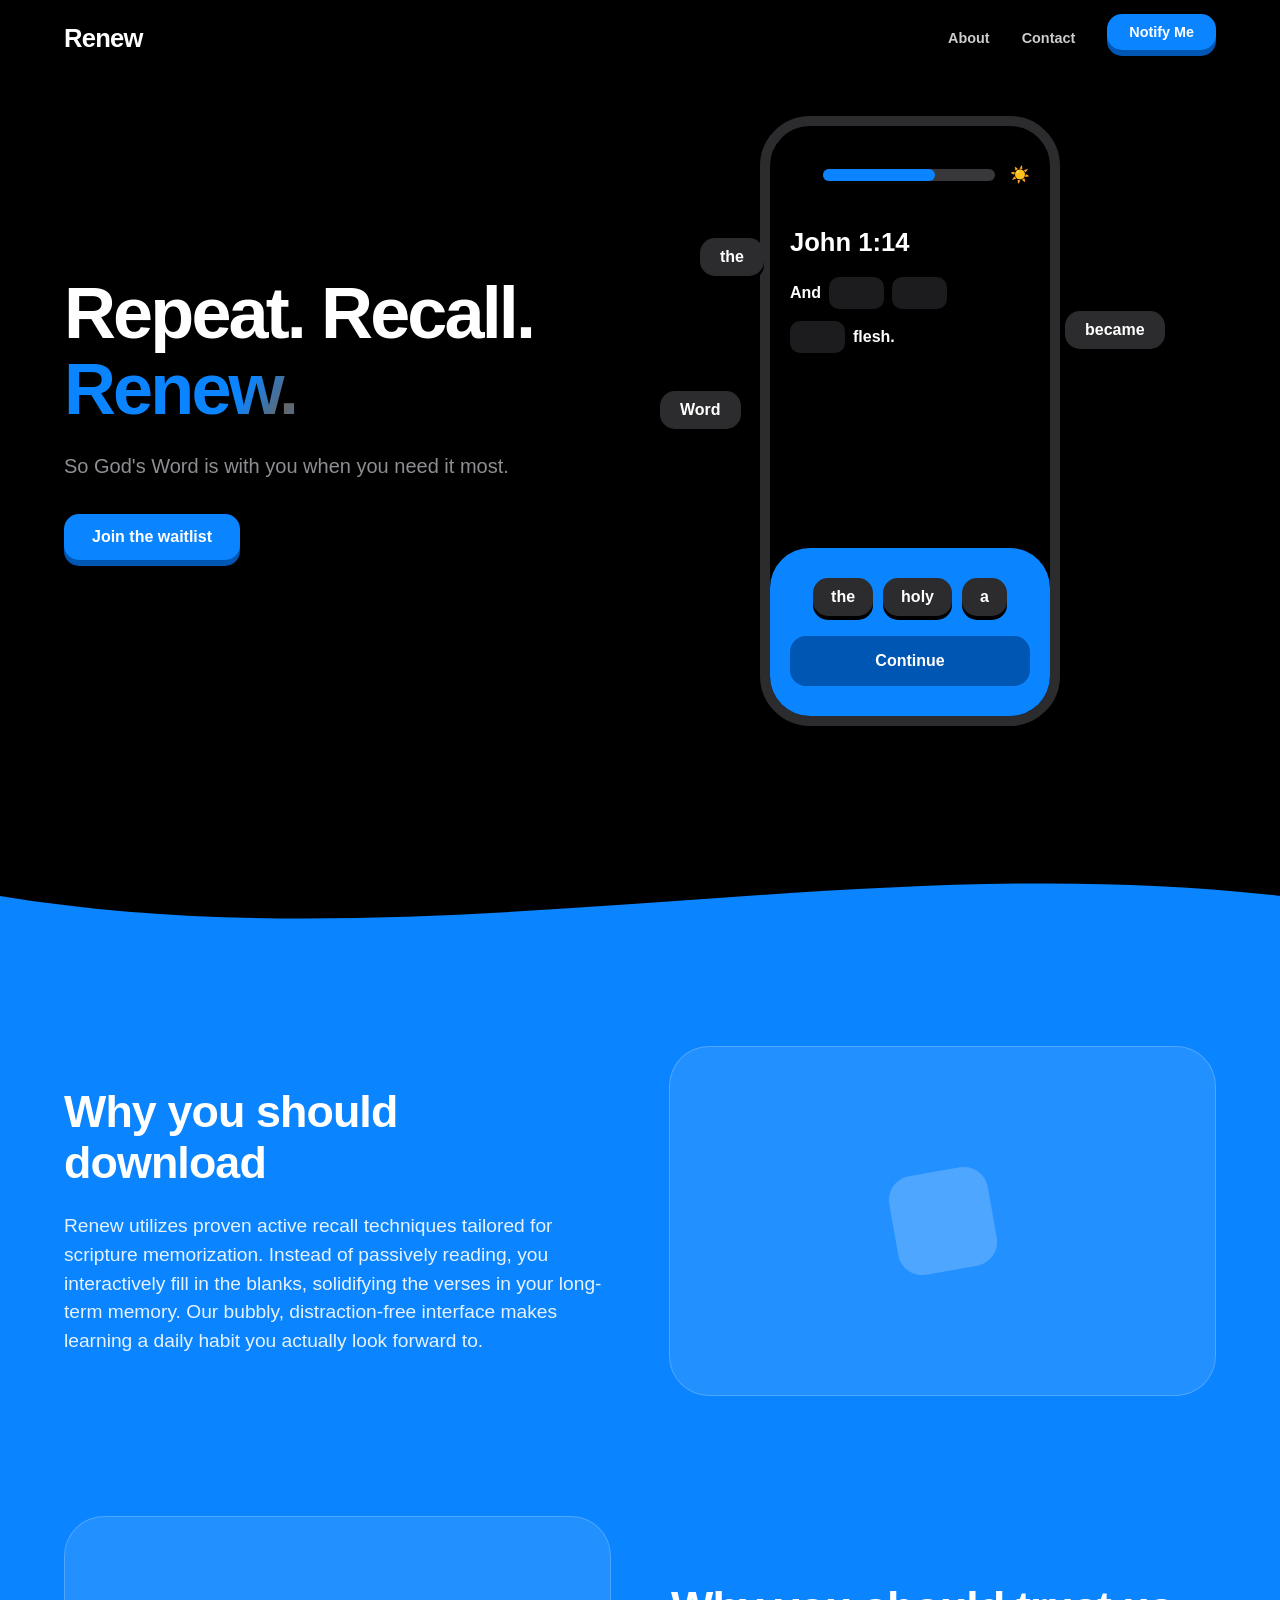
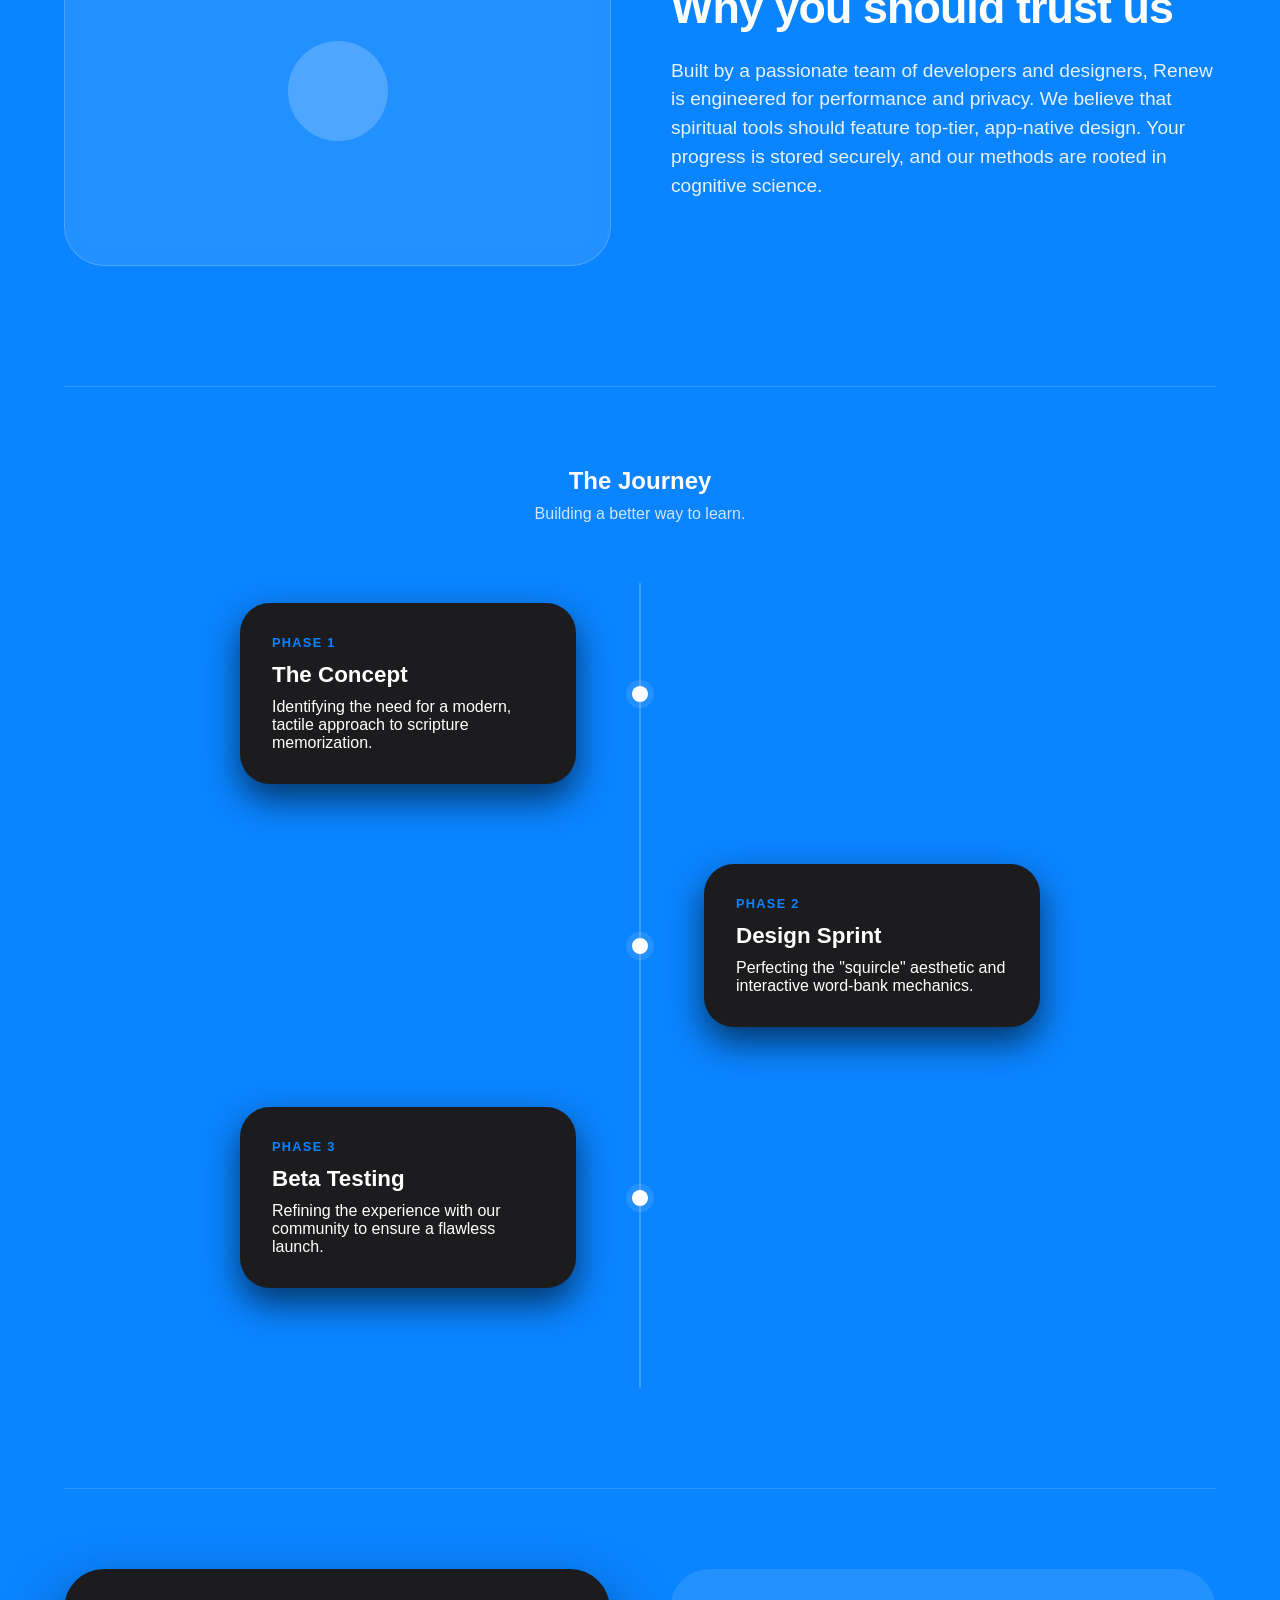
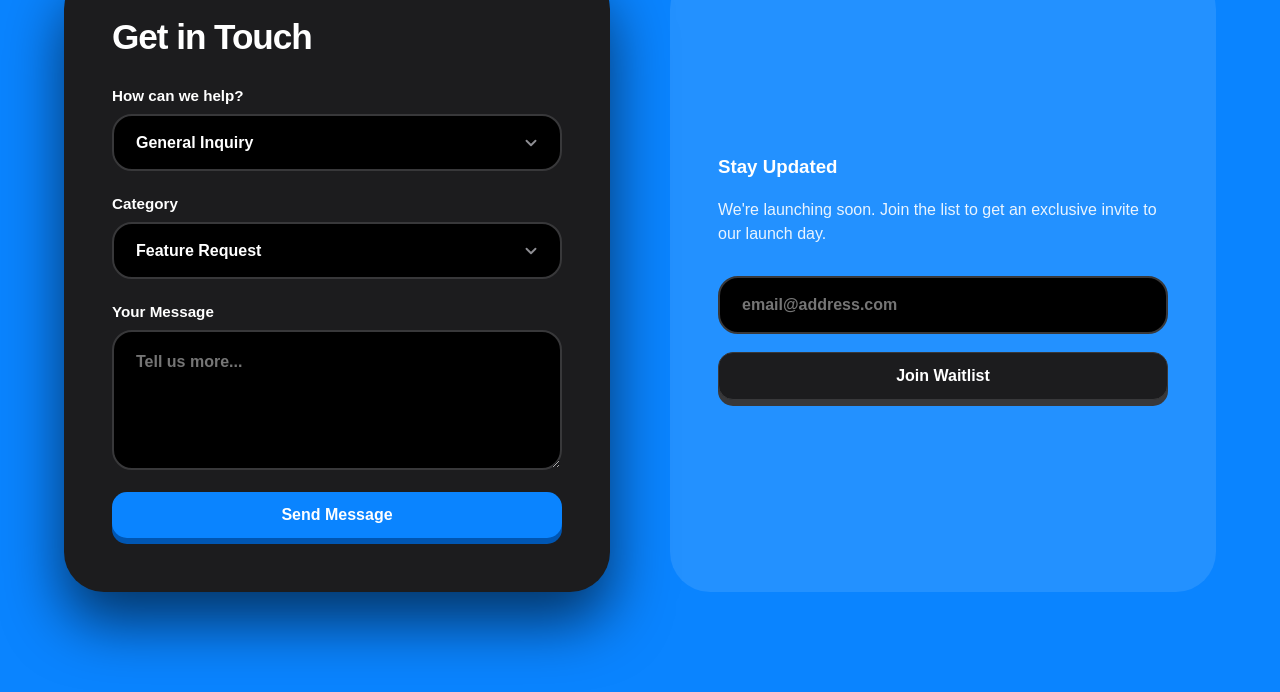
==== commit be098bf3: "Refinements" ====
--- a/index.html
+++ b/index.html
@@ -10,7 +10,7 @@
             --bg-color: #ffffff;
             --text-color: #111111;
             --text-muted: #555555;
-            --primary-blue: #007AFF; /* Apple-style vibrant blue */
+            --primary-blue: #007AFF; 
             --primary-blue-dark: #0056B3;
             --surface-color: #f2f2f7;
             --card-bg: #ffffff;
@@ -20,6 +20,7 @@
             --shadow-heavy: rgba(0, 0, 0, 0.12);
             --pill-bg: #ffffff;
             --pill-shadow: #c7c7cc;
+            --shimmer-color: rgba(255, 255, 255, 0.8);
         }
 
         /* Dark Mode Variables */
@@ -37,6 +38,7 @@
             --shadow-heavy: rgba(0, 0, 0, 0.6);
             --pill-bg: #2c2c2e;
             --pill-shadow: #000000;
+            --shimmer-color: rgba(255, 255, 255, 0.4);
         }
 
         * {
@@ -44,6 +46,7 @@
             margin: 0;
             padding: 0;
             font-family: -apple-system, BlinkMacSystemFont, "SF Pro Display", "Segoe UI", Roboto, Helvetica, Arial, sans-serif;
+            -webkit-tap-highlight-color: transparent; /* Removes blue highlight on mobile tap */
         }
 
         html { scroll-behavior: smooth; }
@@ -130,6 +133,7 @@
             cursor: pointer;
             border: none;
             text-decoration: none;
+            outline: none;
         }
 
         .btn-3d-top {
@@ -142,8 +146,10 @@
             font-size: 1rem;
             transform: translateY(-6px);
             transition: transform 0.1s ease;
-        }
-
+            pointer-events: none; /* Allows the container to catch the active state */
+        }
+
+        /* Active state for both Desktop and Mobile */
         .btn-3d-container:active .btn-3d-top {
             transform: translateY(0px);
         }
@@ -160,16 +166,40 @@
             display: flex;
             align-items: center;
             justify-content: space-between;
-            padding: 80px 5%;
+            padding: 40px 5% 80px; /* Reduced top padding from 80px to 40px */
             max-width: 1300px;
             margin: 0 auto;
-            min-height: 80vh;
+            min-height: 75vh;
             gap: 20px;
         }
 
         .hero-content { flex: 1; max-width: 520px; }
         .hero h1 { font-size: 4.5rem; font-weight: 800; line-height: 1.05; letter-spacing: -0.04em; margin-bottom: 24px; }
         .hero p { font-size: 1.25rem; color: var(--text-muted); margin-bottom: 40px; line-height: 1.4; font-weight: 500; }
+
+        /* --- Shimmer Effect for "Renew" --- */
+        .shimmer-text {
+            position: relative;
+            display: inline-block;
+            color: var(--primary-blue);
+            background: linear-gradient(
+                120deg, 
+                var(--primary-blue) 0%, 
+                var(--primary-blue) 40%, 
+                var(--shimmer-color) 50%, 
+                var(--primary-blue) 60%, 
+                var(--primary-blue) 100%
+            );
+            background-size: 200% 100%;
+            -webkit-background-clip: text;
+            -webkit-text-fill-color: transparent;
+            animation: shimmer-swipe 2s infinite linear;
+        }
+
+        @keyframes shimmer-swipe {
+            0% { background-position: 150% 0; }
+            100% { background-position: -50% 0; }
+        }
 
         /* --- Hero Visual & Tight Floating Words --- */
         .hero-visual {
@@ -233,11 +263,11 @@
         .wave-container { line-height: 0; margin-top: 40px; }
         .wave-container svg { width: 100%; height: 100px; fill: var(--primary-blue); }
 
-        /* --- Main Content Section (Width Adjusted to match draft) --- */
+        /* --- Main Content Section --- */
         .blue-section { background-color: var(--primary-blue); color: #ffffff; padding: 100px 5%; }
-        .content-container { max-width: 1200px; margin: 0 auto; } /* Matched to draft max-width */
-
-        .feature-block { display: flex; align-items: center; gap: 60px; margin-bottom: 120px; } /* Matched to draft gap */
+        .content-container { max-width: 1200px; margin: 0 auto; }
+
+        .feature-block { display: flex; align-items: center; gap: 60px; margin-bottom: 120px; } 
         .feature-block:nth-child(even) { flex-direction: row-reverse; }
         .feature-text { flex: 1; }
         .feature-text h2 { font-size: 2.8rem; margin-bottom: 24px; letter-spacing: -0.02em; }
@@ -246,7 +276,7 @@
         .feature-visual { 
             flex: 1; 
             background: rgba(255,255,255,0.1); 
-            height: 350px; /* Matched to draft height */
+            height: 350px; 
             border-radius: 40px; 
             backdrop-filter: blur(10px); 
             display: flex; 
@@ -287,8 +317,9 @@
         .newsletter-box { background: rgba(255,255,255,0.1); padding: 48px; border-radius: 40px; display: flex; flex-direction: column; justify-content: center; }
 
         @media (max-width: 1024px) {
-            .hero { flex-direction: column; text-align: center; }
-            .hero-content { max-width: 100%; }
+            .hero { flex-direction: column; text-align: center; padding-top: 20px; } /* Even closer on mobile */
+            .hero-content { max-width: 100%; order: 1; }
+            .hero-visual { order: 2; margin-top: 40px; }
             
             /* Hamburger Logic */
             .hamburger { display: flex; }
@@ -301,12 +332,16 @@
                 padding: 30px; 
                 border-radius: 25px; 
                 box-shadow: 0 20px 40px var(--shadow-heavy);
-                display: none; /* Controlled by JS */
+                display: none; 
                 width: 250px;
                 text-align: center;
                 border: 1px solid var(--border-color);
             }
             .nav-links.active { display: flex; }
+
+            /* Reordering Notify Me to the top in the hamburger */
+            .nav-links .btn-3d-container { order: -1; margin-bottom: 20px; width: 100%; }
+            .nav-links a { margin-bottom: 15px; }
             
             .feature-block, .feature-block:nth-child(even) { flex-direction: column; }
             #contact { grid-template-columns: 1fr; }
@@ -315,17 +350,19 @@
             .timeline-content { width: calc(100% - 80px); margin-left: 60px; }
             .timeline-item:nth-child(even) { flex-direction: row; }
             
-            /* Enable floating words on mobile as requested */
+            /* Floating words: Increased spacing from device on mobile */
             .floating-word { display: block; transform: scale(0.8); }
-            .fw-1 { margin-left: -150px; }
-            .fw-2 { margin-left: -180px; }
-            .fw-3 { margin-left: 100px; }
+            .fw-1 { margin-left: -240px; top: 15%; }
+            .fw-2 { margin-left: -280px; top: 45%; }
+            .fw-3 { margin-left: 190px; top: 30%; }
+        }
+
+        @media (max-width: 480px) {
+            .hero h1 { font-size: 3.2rem; }
         }
     </style>
 </head>
-<body>
-
-    <nav>
+<body ontouchstart=""> <nav>
         <div class="logo">Renew</div>
         <button class="hamburger" id="hamburger">
             <span></span>
@@ -335,13 +372,13 @@
         <div class="nav-links" id="nav-links">
             <a href="#about">About</a>
             <a href="#contact">Contact</a>
-            <button class="btn-3d-container" style="padding: 0;"><span class="btn-3d-top" style="padding: 10px 22px; font-size: 0.9rem;">Notify Me</span></button>
+            <button class="btn-3d-container"><span class="btn-3d-top" style="padding: 10px 22px; font-size: 0.9rem;">Notify Me</span></button>
         </div>
     </nav>
 
     <header class="hero">
         <div class="hero-content hidden-on-load">
-            <h1>Repeat. Recall. Renew.</h1>
+            <h1>Repeat. Recall. <span class="shimmer-text">Renew.</span></h1>
             <p>So God's Word is with you when you need it most.</p>
             <button class="btn-3d-container"><span class="btn-3d-top">Join the waitlist</span></button>
         </div>
@@ -353,7 +390,7 @@
 
             <div class="phone">
                 <div class="phone-header">
-                    <span style="font-weight:600; opacity:0.9; color: black; font-size: 2em"></span>
+                    <span style="font-weight:600; opacity:0.9; color: black; font-size: 2em">x</span>
                     <div class="progress-bar"><div class="progress-fill"></div></div>
                     <span>☀️</span>
                 </div>
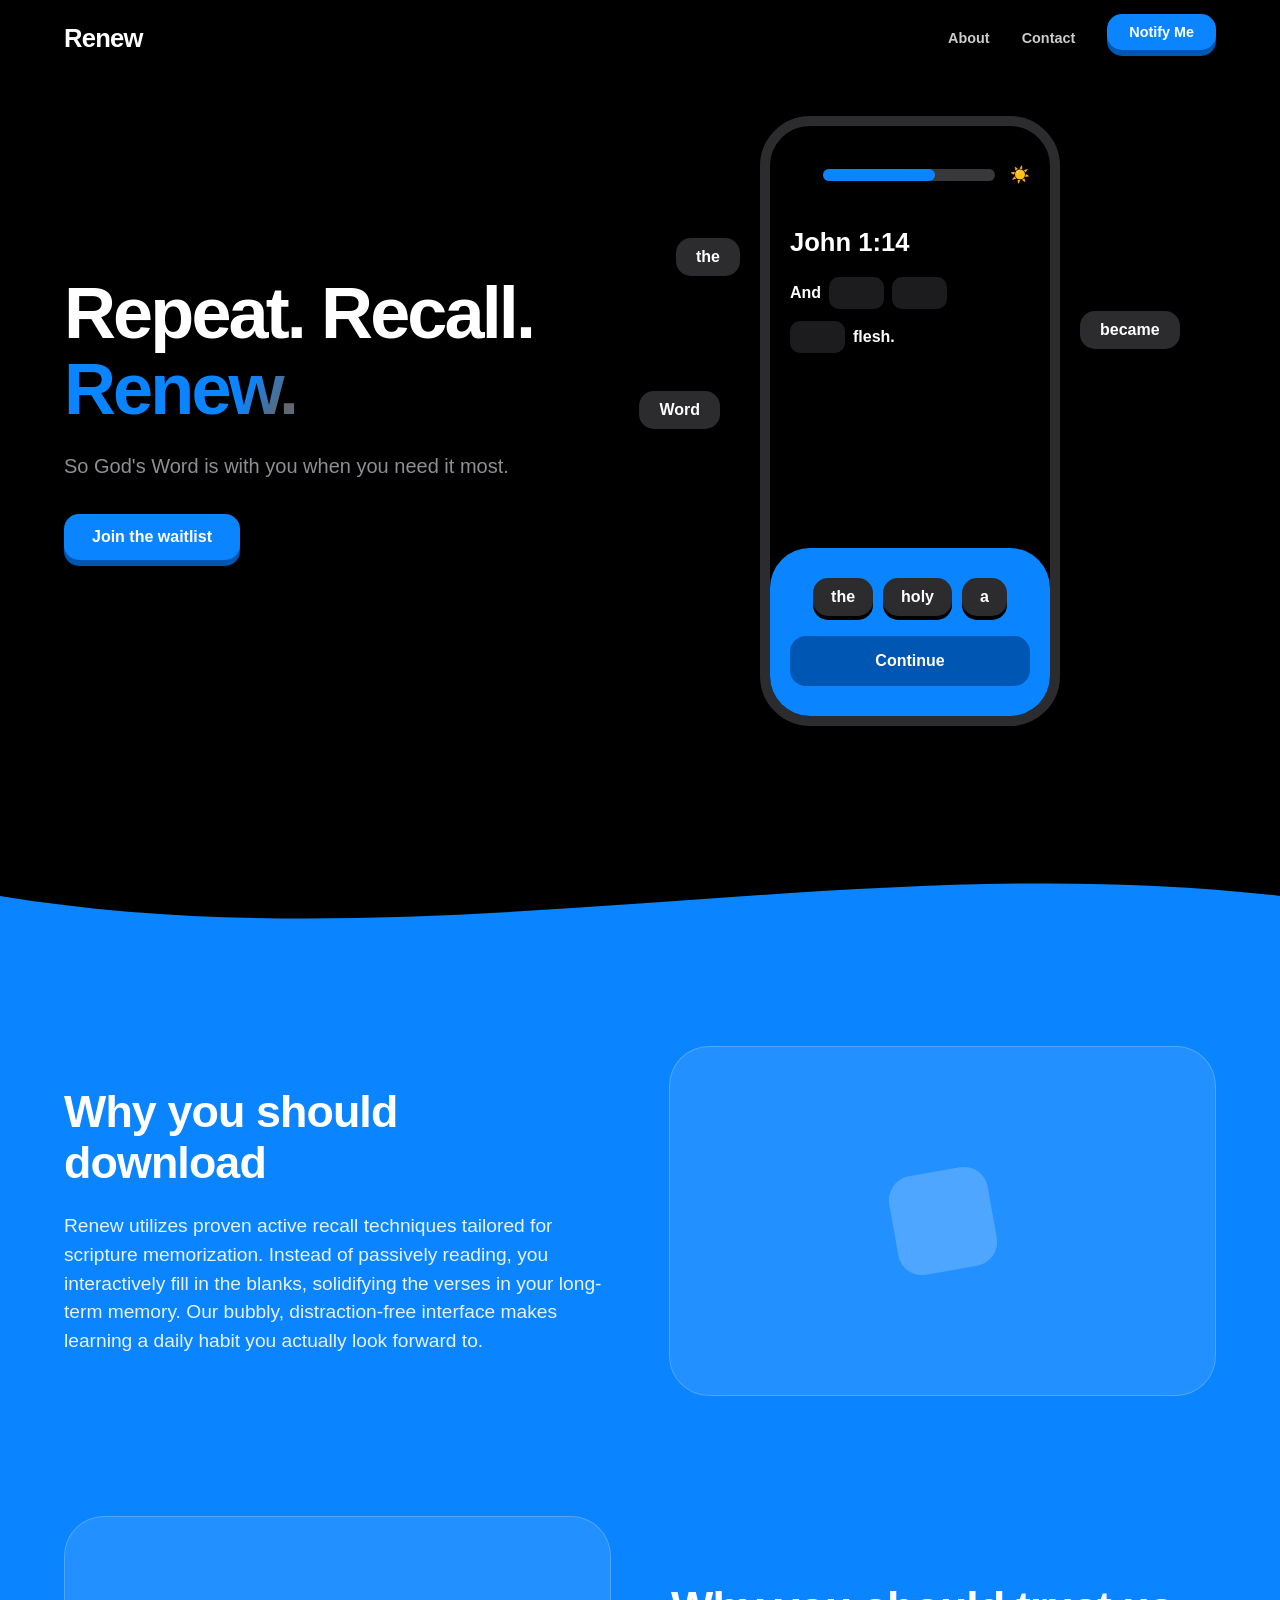
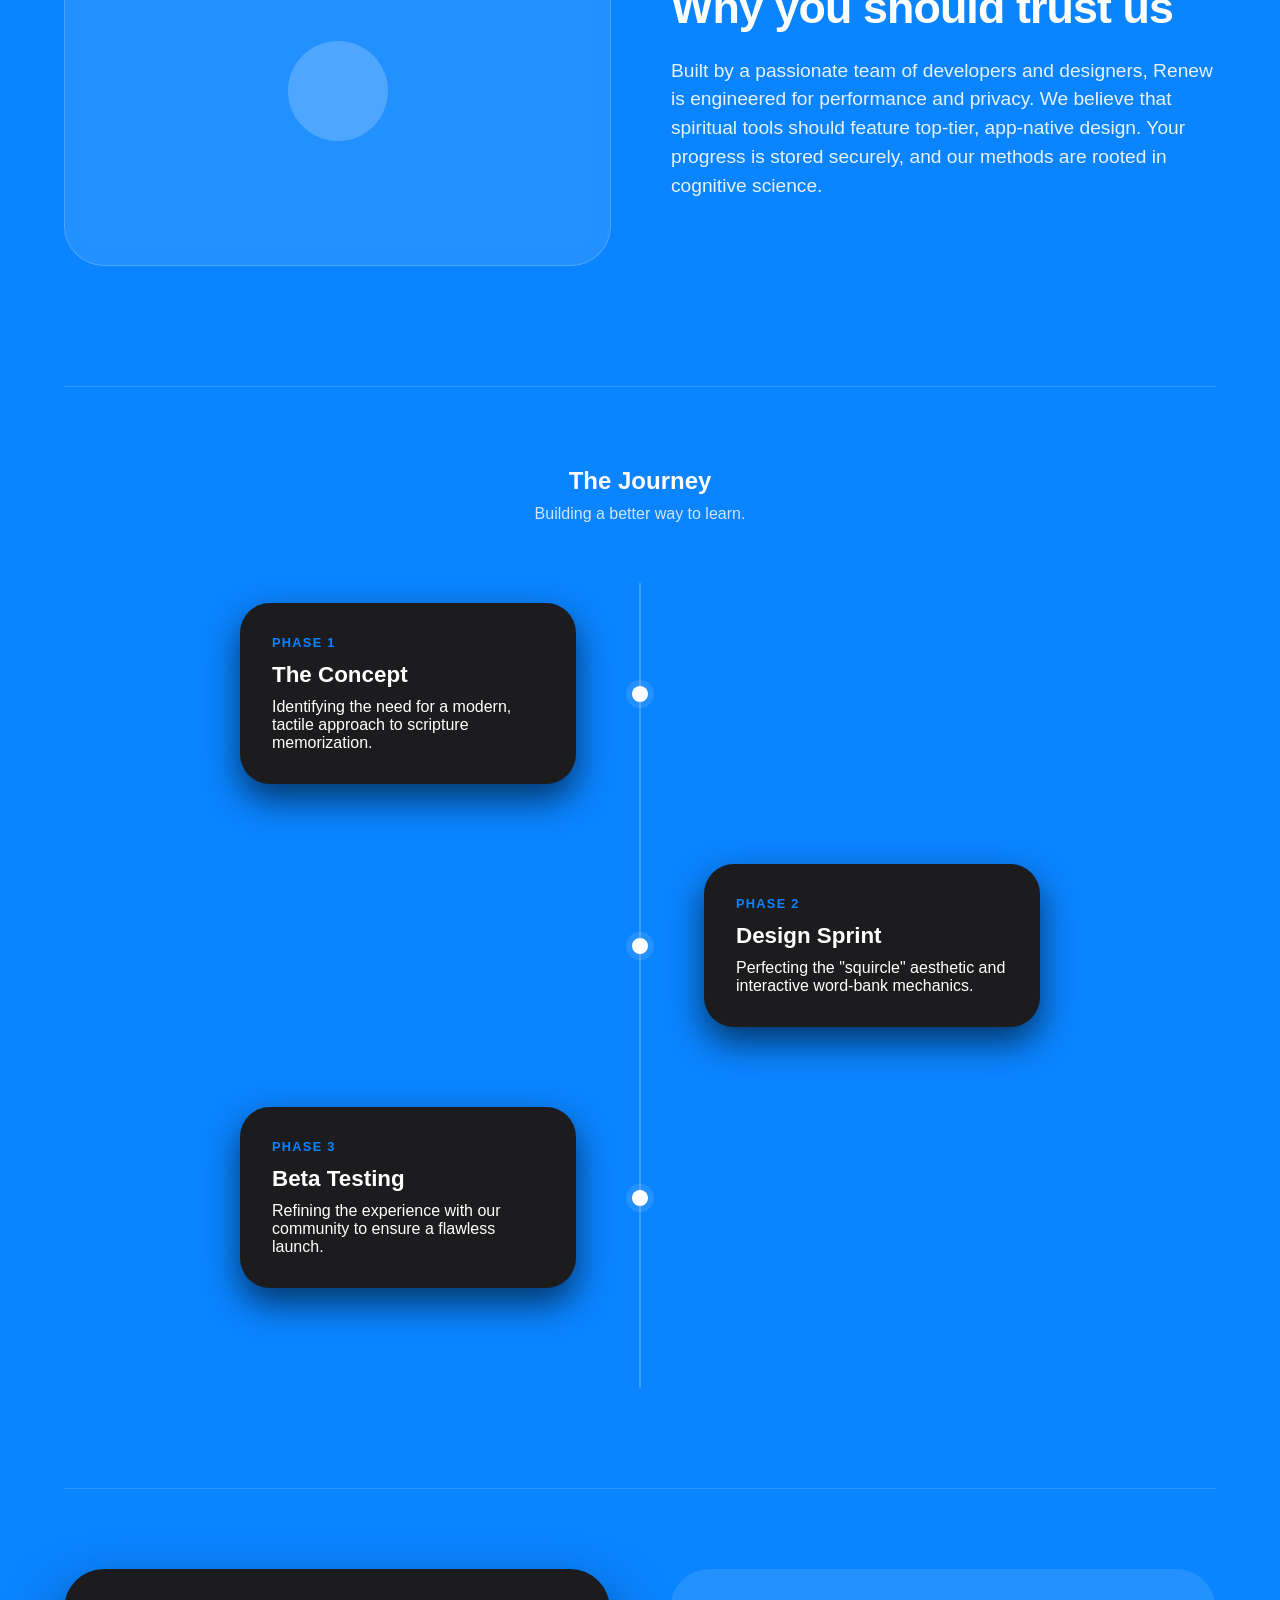
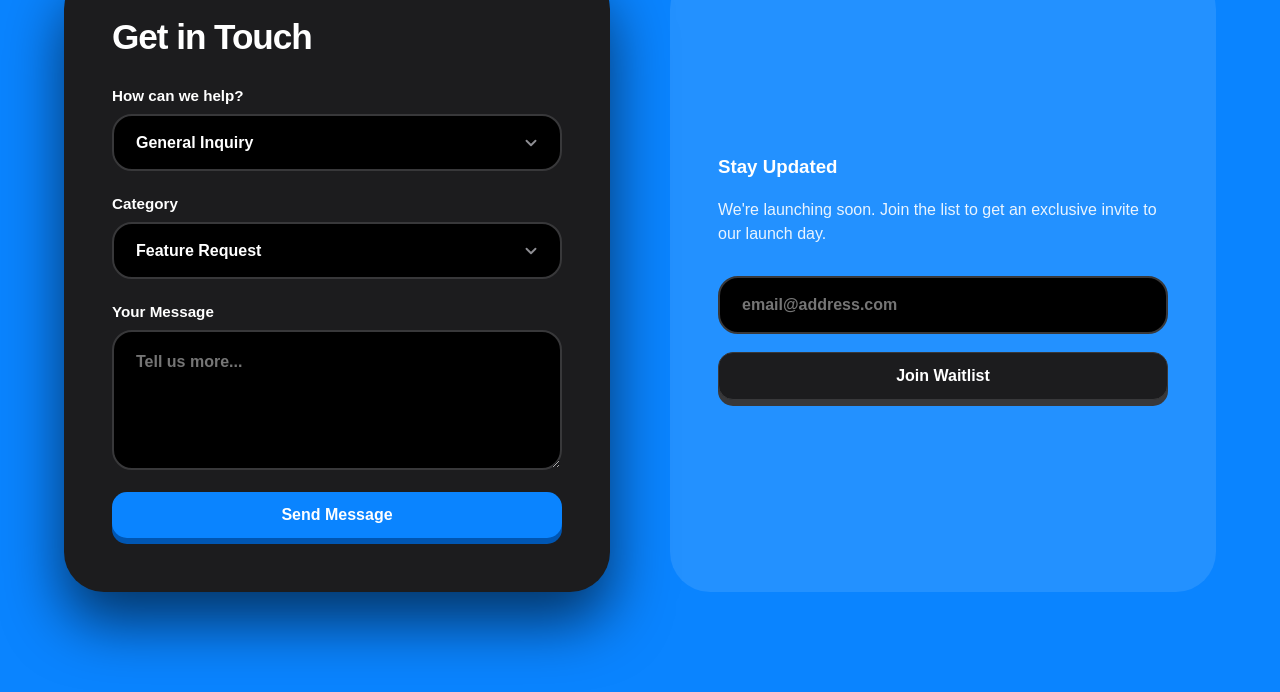
==== commit 9b1c470d: "Resizing for Mobile tweaked" ====
--- a/index.html
+++ b/index.html
@@ -46,7 +46,7 @@
             margin: 0;
             padding: 0;
             font-family: -apple-system, BlinkMacSystemFont, "SF Pro Display", "Segoe UI", Roboto, Helvetica, Arial, sans-serif;
-            -webkit-tap-highlight-color: transparent; /* Removes blue highlight on mobile tap */
+            -webkit-tap-highlight-color: transparent;
         }
 
         html { scroll-behavior: smooth; }
@@ -104,7 +104,6 @@
 
         .nav-links a:hover { opacity: 1; color: var(--primary-blue); }
 
-        /* Hamburger Menu */
         .hamburger {
             display: none;
             flex-direction: column;
@@ -146,10 +145,9 @@
             font-size: 1rem;
             transform: translateY(-6px);
             transition: transform 0.1s ease;
-            pointer-events: none; /* Allows the container to catch the active state */
-        }
-
-        /* Active state for both Desktop and Mobile */
+            pointer-events: none;
+        }
+
         .btn-3d-container:active .btn-3d-top {
             transform: translateY(0px);
         }
@@ -166,7 +164,7 @@
             display: flex;
             align-items: center;
             justify-content: space-between;
-            padding: 40px 5% 80px; /* Reduced top padding from 80px to 40px */
+            padding: 40px 5% 80px; 
             max-width: 1300px;
             margin: 0 auto;
             min-height: 75vh;
@@ -177,7 +175,7 @@
         .hero h1 { font-size: 4.5rem; font-weight: 800; line-height: 1.05; letter-spacing: -0.04em; margin-bottom: 24px; }
         .hero p { font-size: 1.25rem; color: var(--text-muted); margin-bottom: 40px; line-height: 1.4; font-weight: 500; }
 
-        /* --- Shimmer Effect for "Renew" --- */
+        /* --- Shimmer Effect --- */
         .shimmer-text {
             position: relative;
             display: inline-block;
@@ -193,21 +191,29 @@
             background-size: 200% 100%;
             -webkit-background-clip: text;
             -webkit-text-fill-color: transparent;
-            animation: shimmer-swipe 2s infinite linear;
+            animation: shimmer-swipe 5.5s infinite linear;
         }
 
         @keyframes shimmer-swipe {
             0% { background-position: 150% 0; }
+            27% { background-position: -50% 0; }
             100% { background-position: -50% 0; }
         }
 
-        /* --- Hero Visual & Tight Floating Words --- */
+        /* --- Hero Visual & Grouping --- */
         .hero-visual {
             flex: 1;
             display: flex;
             justify-content: center;
             align-items: center;
             position: relative;
+        }
+
+        .visual-group {
+            position: relative;
+            display: flex;
+            align-items: center;
+            justify-content: center;
         }
 
         .phone {
@@ -237,16 +243,15 @@
             animation: float-tight 4s ease-in-out infinite;
         }
 
-        .fw-1 { top: 20%; left: 50%; margin-left: -210px; animation-delay: 0s; }
-        .fw-2 { top: 45%; left: 50%; margin-left: -250px; animation-delay: 1.5s; }
-        .fw-3 { top: 32%; left: 50%; margin-left: 155px; animation-delay: 0.8s; }
+        .fw-1 { top: 20%; right: 100%; margin-right: 20px; animation-delay: 0s; }
+        .fw-2 { top: 45%; right: 100%; margin-right: 40px; animation-delay: 1.5s; }
+        .fw-3 { top: 32%; left: 100%; margin-left: 20px; animation-delay: 0.8s; }
 
         @keyframes float-tight {
             0%, 100% { transform: translateY(0px); }
             50% { transform: translateY(-12px); }
         }
 
-        /* Phone UI bits */
         .phone-header { padding: 30px 20px 15px; display: flex; justify-content: space-between; align-items: center; }
         .progress-bar { height: 12px; background: var(--border-color); border-radius: 10px; flex-grow: 1; margin: 0 15px; position: relative; }
         .progress-fill { position: absolute; height: 100%; width: 65%; background: var(--primary-blue); border-radius: 10px; }
@@ -317,11 +322,9 @@
         .newsletter-box { background: rgba(255,255,255,0.1); padding: 48px; border-radius: 40px; display: flex; flex-direction: column; justify-content: center; }
 
         @media (max-width: 1024px) {
-            .hero { flex-direction: column; text-align: center; padding-top: 20px; } /* Even closer on mobile */
+            .hero { flex-direction: column; text-align: center; padding-top: 20px; }
             .hero-content { max-width: 100%; order: 1; }
             .hero-visual { order: 2; margin-top: 40px; }
-            
-            /* Hamburger Logic */
             .hamburger { display: flex; }
             .nav-links { 
                 position: absolute; 
@@ -336,33 +339,68 @@
                 width: 250px;
                 text-align: center;
                 border: 1px solid var(--border-color);
+                gap: 20px;
             }
             .nav-links.active { display: flex; }
-
-            /* Reordering Notify Me to the top in the hamburger */
-            .nav-links .btn-3d-container { order: -1; margin-bottom: 20px; width: 100%; }
-            .nav-links a { margin-bottom: 15px; }
-            
             .feature-block, .feature-block:nth-child(even) { flex-direction: column; }
             #contact { grid-template-columns: 1fr; }
             .timeline::before { left: 30px; }
             .timeline-dot { left: 30px; }
             .timeline-content { width: calc(100% - 80px); margin-left: 60px; }
             .timeline-item:nth-child(even) { flex-direction: row; }
-            
-            /* Floating words: Increased spacing from device on mobile */
-            .floating-word { display: block; transform: scale(0.8); }
-            .fw-1 { margin-left: -240px; top: 15%; }
-            .fw-2 { margin-left: -280px; top: 45%; }
-            .fw-3 { margin-left: 190px; top: 30%; }
         }
 
         @media (max-width: 480px) {
             .hero h1 { font-size: 3.2rem; }
+
+            /* Hero Visual Dynamically sized for mobile width */
+            .hero-visual {
+                width: 100%;
+                display: flex;
+                justify-content: center;
+                padding: 0 5vw;
+            }
+
+            .visual-group {
+                width: 100%;
+                max-width: 100%;
+            }
+
+            /* Responsive phone scaling */
+            .phone {
+                width: 48vw;
+                height: 98vw;
+                border-radius: 8vw;
+                border-width: 1.5vw;
+                box-shadow: 0 5vw 10vw var(--shadow-heavy);
+            }
+
+            .phone-header { padding: 4vw 3vw 2vw; }
+            .progress-bar { height: 1.8vw; margin: 0 2vw; }
+            .phone-content { padding: 3vw; }
+            .phone-content h3 { font-size: 4.5vw; margin-bottom: 2vw; }
+            .verse-line { gap: 1.2vw; margin-bottom: 1.5vw; font-size: 2.5vw; }
+            .blank { width: 9vw; height: 5vw; border-radius: 1.2vw; }
+            .phone-bottom { padding: 4vw 3vw; border-radius: 6vw 6vw 0 0; gap: 2.5vw; }
+            .word-pill { padding: 1.5vw 2.5vw; border-radius: 2vw; font-size: 2.6vw; box-shadow: 0 0.5vw 0 var(--pill-shadow); }
+            .phone-btn { padding: 3vw; border-radius: 2.5vw; font-size: 3vw; }
+
+            /* Scaling words proportionally and moving them to the sides */
+            .floating-word {
+                padding: 1.8vw 3.5vw;
+                border-radius: 2vw;
+                font-size: 2.8vw;
+                box-shadow: 0 0.5vw 0 var(--pill-shadow);
+            }
+
+            .fw-1 { top: 20%; right: 100%; margin-right: 2vw; }
+            .fw-2 { top: 45%; right: 100%; margin-right: 4vw; }
+            .fw-3 { top: 32%; left: 100%; margin-left: 2vw; }
         }
     </style>
 </head>
-<body ontouchstart=""> <nav>
+<body ontouchstart=""> 
+    <nav>
         <div class="logo">Renew</div>
         <button class="hamburger" id="hamburger">
             <span></span>
@@ -384,26 +422,28 @@
         </div>
         
         <div class="hero-visual hidden-on-load">
-            <div class="floating-word fw-1">the</div>
-            <div class="floating-word fw-2">Word</div>
-            <div class="floating-word fw-3">became</div>
-
-            <div class="phone">
-                <div class="phone-header">
-                    <span style="font-weight:600; opacity:0.9; color: black; font-size: 2em">x</span>
-                    <div class="progress-bar"><div class="progress-fill"></div></div>
-                    <span>☀️</span>
-                </div>
-                <div class="phone-content">
-                    <h3>John 1:14</h3>
-                    <div class="verse-line">And <div class="blank"></div> <div class="blank"></div></div>
-                    <div class="verse-line"><div class="blank"></div> flesh.</div>
-                </div>
-                <div class="phone-bottom">
-                    <div class="word-bank">
-                        <div class="word-pill">the</div> <div class="word-pill">holy</div> <div class="word-pill">a</div>
-                    </div>
-                    <div class="phone-btn">Continue</div>
+            <div class="visual-group">
+                <div class="floating-word fw-1">the</div>
+                <div class="floating-word fw-2">Word</div>
+                <div class="floating-word fw-3">became</div>
+
+                <div class="phone">
+                    <div class="phone-header">
+                        <span style="font-weight:600; opacity:0.9; color: black; font-size: 2em">x</span>
+                        <div class="progress-bar"><div class="progress-fill"></div></div>
+                        <span>☀️</span>
+                    </div>
+                    <div class="phone-content">
+                        <h3>John 1:14</h3>
+                        <div class="verse-line">And <div class="blank"></div> <div class="blank"></div></div>
+                        <div class="verse-line"><div class="blank"></div> flesh.</div>
+                    </div>
+                    <div class="phone-bottom">
+                        <div class="word-bank">
+                            <div class="word-pill">the</div> <div class="word-pill">holy</div> <div class="word-pill">a</div>
+                        </div>
+                        <div class="phone-btn">Continue</div>
+                    </div>
                 </div>
             </div>
         </div>
@@ -507,19 +547,16 @@
     </div>
 
     <script>
-        // --- Hamburger Menu Toggle ---
         const hamburger = document.getElementById('hamburger');
         const navLinks = document.getElementById('nav-links');
         hamburger.addEventListener('click', () => {
             navLinks.classList.toggle('active');
         });
 
-        // Close menu when clicking a link (mobile)
         navLinks.querySelectorAll('a').forEach(link => {
             link.addEventListener('click', () => navLinks.classList.remove('active'));
         });
 
-        // --- Theme Management ---
         function updateTheme() {
             const hour = new Date().getHours();
             if (hour >= 18 || hour < 6) document.body.classList.add('dark-mode');
@@ -528,7 +565,6 @@
         updateTheme();
         setInterval(updateTheme, 60000);
 
-        // --- Form Logic ---
         const typeSelect = document.getElementById('type');
         const subtypeSelect = document.getElementById('subtype');
         const options = {
@@ -543,7 +579,6 @@
         typeSelect.addEventListener('change', fillSubtypes);
         fillSubtypes();
 
-        // --- Scroll Animations ---
         const obs = new IntersectionObserver((entries) => {
             entries.forEach(e => {
                 if (e.isIntersecting) {
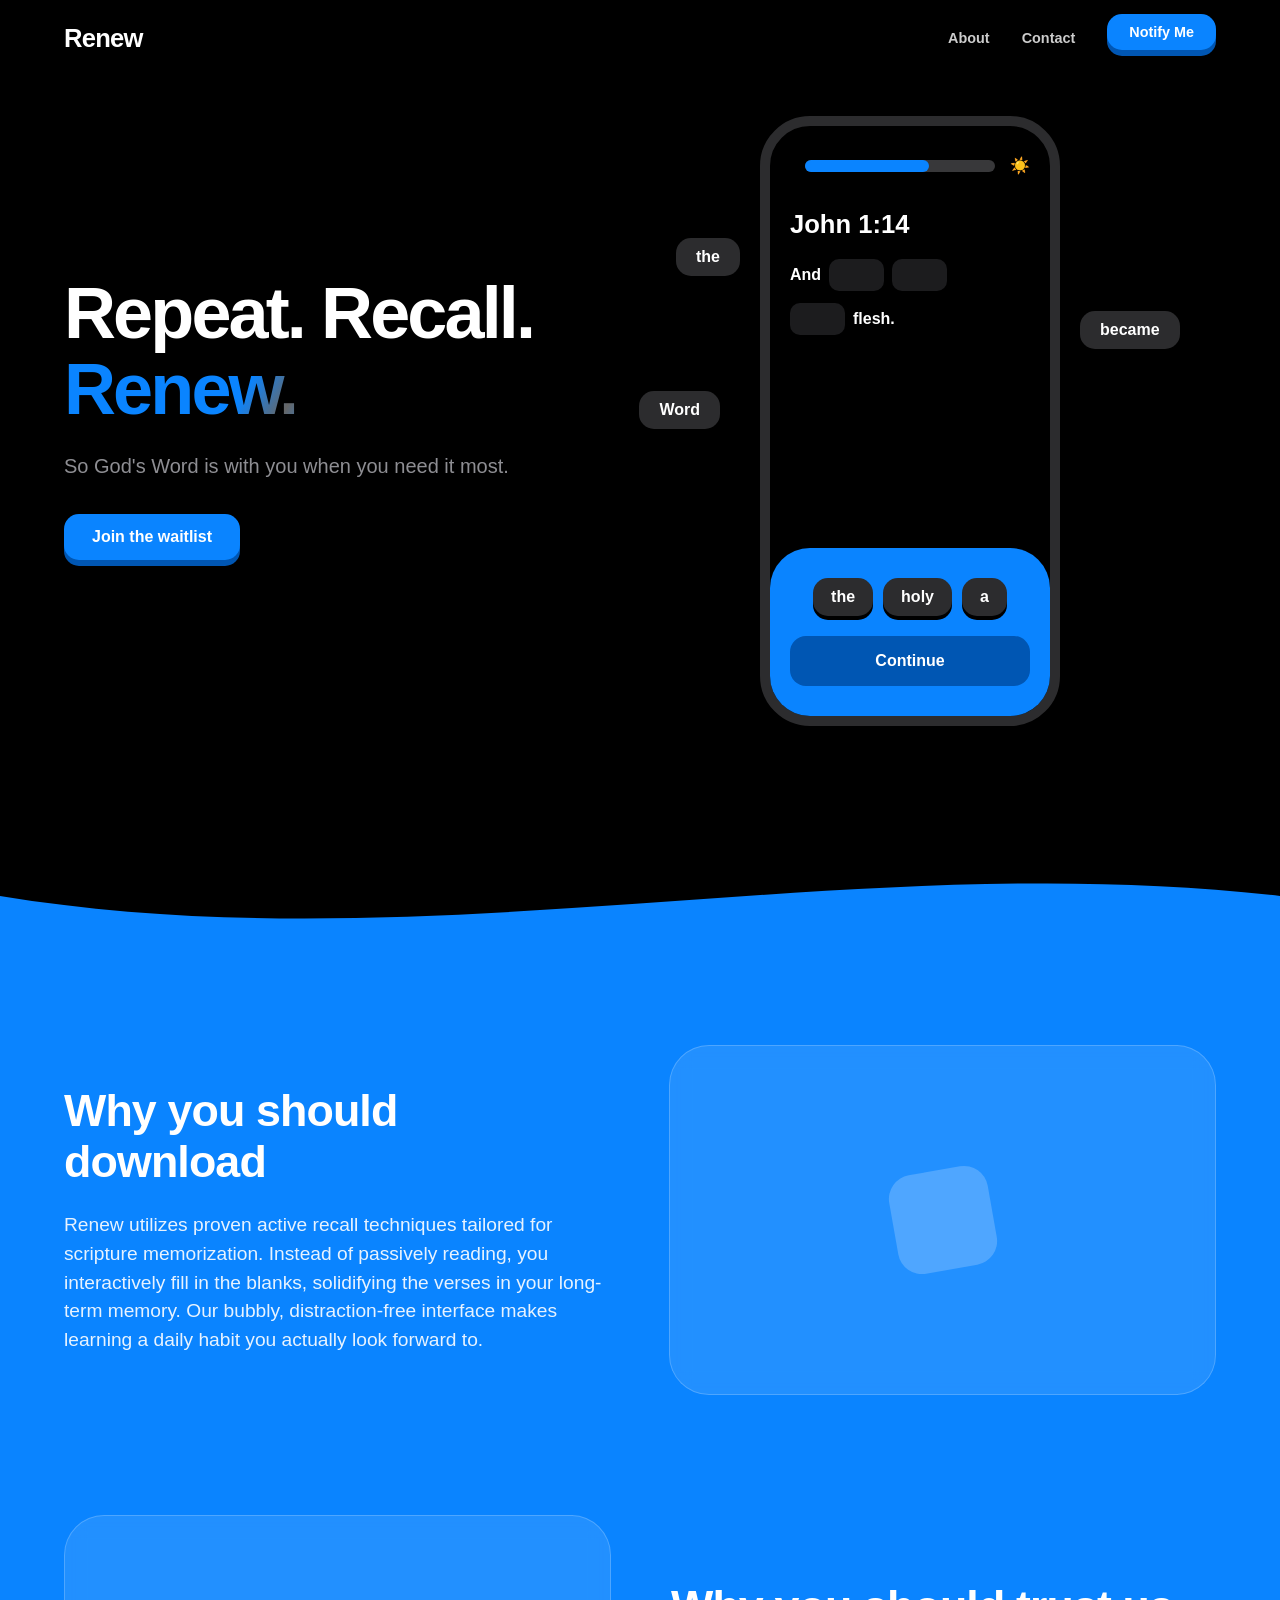
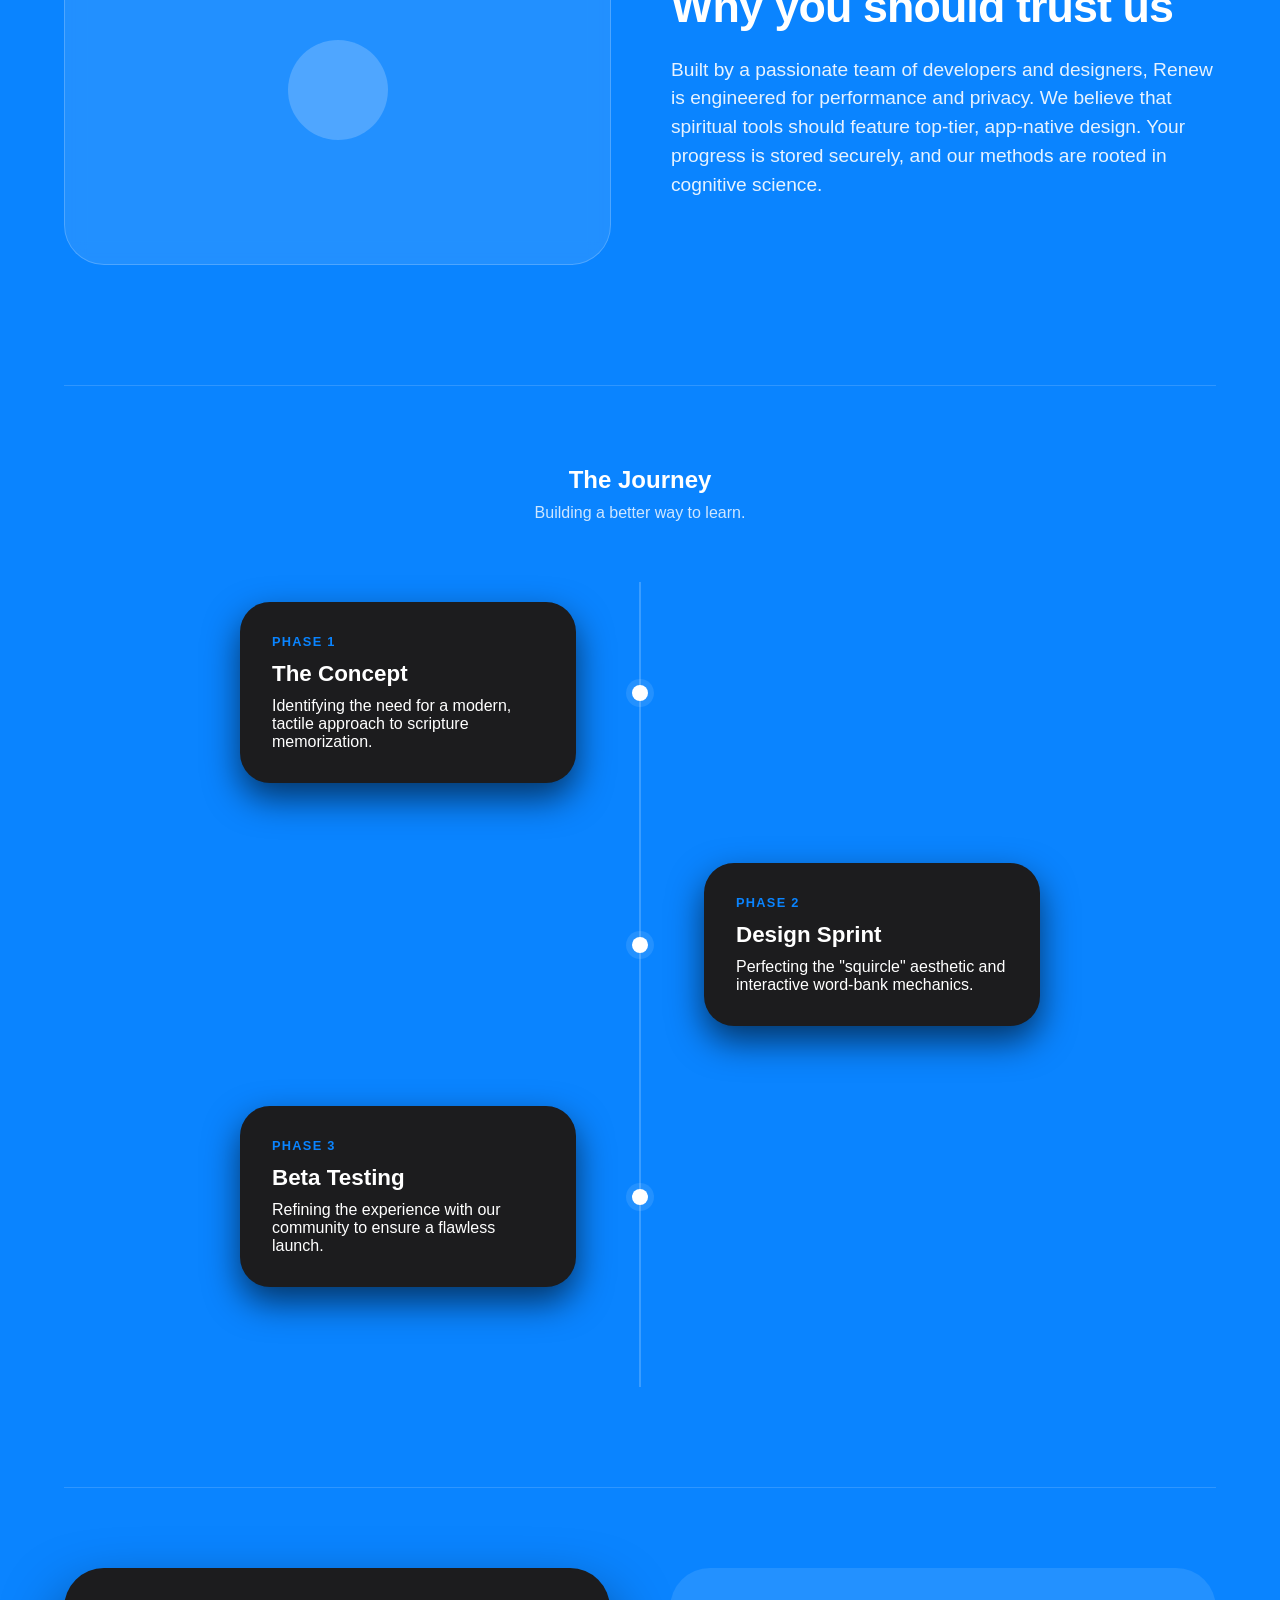
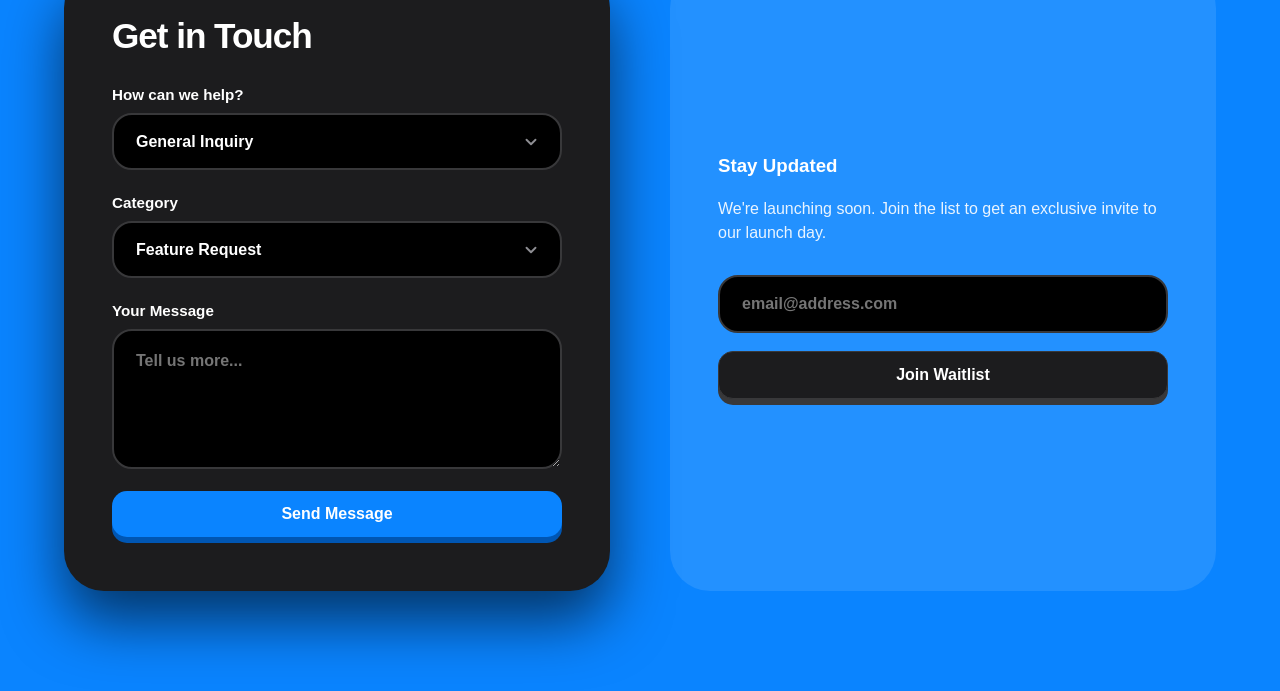
==== commit f2627385: "Mobile tweaks" ====
--- a/index.html
+++ b/index.html
@@ -112,6 +112,7 @@
             border: none;
             background: none;
             padding: 10px;
+            z-index: 101;
         }
 
         .hamburger span {
@@ -265,11 +266,11 @@
         .phone-btn { background-color: var(--primary-blue-dark); color: white; width: 100%; padding: 16px; border-radius: 16px; text-align: center; font-weight: 800; }
 
         /* --- Wave Divider --- */
-        .wave-container { line-height: 0; margin-top: 40px; }
-        .wave-container svg { width: 100%; height: 100px; fill: var(--primary-blue); }
+        .wave-container { line-height: 0; margin-top: 40px; margin-bottom: -1px; }
+        .wave-container svg { width: 100%; height: 100px; fill: var(--primary-blue); stroke: none; }
 
         /* --- Main Content Section --- */
-        .blue-section { background-color: var(--primary-blue); color: #ffffff; padding: 100px 5%; }
+        .blue-section { background-color: var(--primary-blue); color: #ffffff; padding: 100px 5%; position: relative; }
         .content-container { max-width: 1200px; margin: 0 auto; }
 
         .feature-block { display: flex; align-items: center; gap: 60px; margin-bottom: 120px; } 
@@ -326,22 +327,49 @@
             .hero-content { max-width: 100%; order: 1; }
             .hero-visual { order: 2; margin-top: 40px; }
             .hamburger { display: flex; }
+            
             .nav-links { 
                 position: absolute; 
                 top: 80px; 
                 right: 5%; 
                 background: var(--card-bg); 
                 flex-direction: column; 
-                padding: 30px; 
+                padding: 24px; 
                 border-radius: 25px; 
                 box-shadow: 0 20px 40px var(--shadow-heavy);
                 display: none; 
-                width: 250px;
+                width: 220px;
                 text-align: center;
                 border: 1px solid var(--border-color);
-                gap: 20px;
-            }
-            .nav-links.active { display: flex; }
+                gap: 15px;
+                opacity: 0;
+                transform: translateY(-10px);
+                transition: opacity 0.3s ease, transform 0.3s ease;
+                z-index: 100;
+            }
+
+            .nav-links.active { 
+                display: flex; 
+                opacity: 1; 
+                transform: translateY(0);
+                animation: menuReveal 0.4s cubic-bezier(0.16, 1, 0.3, 1) forwards;
+            }
+
+            @keyframes menuReveal {
+                from { opacity: 0; transform: translateY(-15px); }
+                to { opacity: 1; transform: translateY(0); }
+            }
+
+            /* Re-order Notify Me to Top */
+            .nav-links .btn-3d-container { order: -1; width: 100%; }
+            .nav-links a { opacity: 0; animation: staggerLinks 0.4s ease forwards; }
+            .nav-links a:nth-child(1) { animation-delay: 0.1s; }
+            .nav-links a:nth-child(2) { animation-delay: 0.2s; }
+
+            @keyframes staggerLinks {
+                to { opacity: 0.8; transform: translateY(0); }
+            }
+
             .feature-block, .feature-block:nth-child(even) { flex-direction: column; }
             #contact { grid-template-columns: 1fr; }
             .timeline::before { left: 30px; }
@@ -353,26 +381,30 @@
         @media (max-width: 480px) {
             .hero h1 { font-size: 3.2rem; }
 
-            /* Hero Visual Dynamically sized for mobile width */
+            /* Hero Visual container fixed to viewport width */
             .hero-visual {
+                width: 100vw;
+                padding: 0;
+                overflow: hidden;
+            }
+
+            .visual-group {
                 width: 100%;
                 display: flex;
+                align-items: center;
                 justify-content: center;
-                padding: 0 5vw;
-            }
-
-            .visual-group {
-                width: 100%;
-                max-width: 100%;
+                position: relative;
+                padding: 0 2vw; /* small buffer */
             }
 
             /* Responsive phone scaling */
             .phone {
-                width: 48vw;
-                height: 98vw;
+                width: 46vw;
+                height: 94vw;
                 border-radius: 8vw;
                 border-width: 1.5vw;
-                box-shadow: 0 5vw 10vw var(--shadow-heavy);
+                flex-shrink: 0;
+                z-index: 5;
             }
 
             .phone-header { padding: 4vw 3vw 2vw; }
@@ -385,17 +417,19 @@
             .word-pill { padding: 1.5vw 2.5vw; border-radius: 2vw; font-size: 2.6vw; box-shadow: 0 0.5vw 0 var(--pill-shadow); }
             .phone-btn { padding: 3vw; border-radius: 2.5vw; font-size: 3vw; }
 
-            /* Scaling words proportionally and moving them to the sides */
+            /* Scaling words proportionally and locking them to the visual container */
             .floating-word {
                 padding: 1.8vw 3.5vw;
                 border-radius: 2vw;
                 font-size: 2.8vw;
                 box-shadow: 0 0.5vw 0 var(--pill-shadow);
-            }
-
-            .fw-1 { top: 20%; right: 100%; margin-right: 2vw; }
-            .fw-2 { top: 45%; right: 100%; margin-right: 4vw; }
-            .fw-3 { top: 32%; left: 100%; margin-left: 2vw; }
+                flex-shrink: 0;
+            }
+
+            /* Using margins relative to the phone to ensure no overlap ever occurs */
+            .fw-1 { top: 20%; right: 75%; margin-right: 2vw; }
+            .fw-2 { top: 45%; right: 75%; margin-right: 4vw; }
+            .fw-3 { top: 32%; left: 75%; margin-left: 2vw; }
         }
     </style>
 </head>
@@ -429,7 +463,7 @@
 
                 <div class="phone">
                     <div class="phone-header">
-                        <span style="font-weight:600; opacity:0.9; color: black; font-size: 2em">x</span>
+                        <span style="font-weight:600; opacity:0.9; color: black; font-size: 2em"></span>
                         <div class="progress-bar"><div class="progress-fill"></div></div>
                         <span>☀️</span>
                     </div>
@@ -450,7 +484,7 @@
     </header>
 
     <div class="wave-container">
-        <svg viewBox="0 0 1440 100" preserveAspectRatio="none"><path d="M0,50 C480,120 960,0 1440,50 L1440,100 L0,100 Z"></path></svg>
+        <svg viewBox="0 0 1440 100" preserveAspectRatio="none" xmlns="http://www.w3.org/2000/svg"><path d="M0,50 C480,120 960,0 1440,50 L1440,100 L0,100 Z"></path></svg>
     </div>
 
     <div class="blue-section">
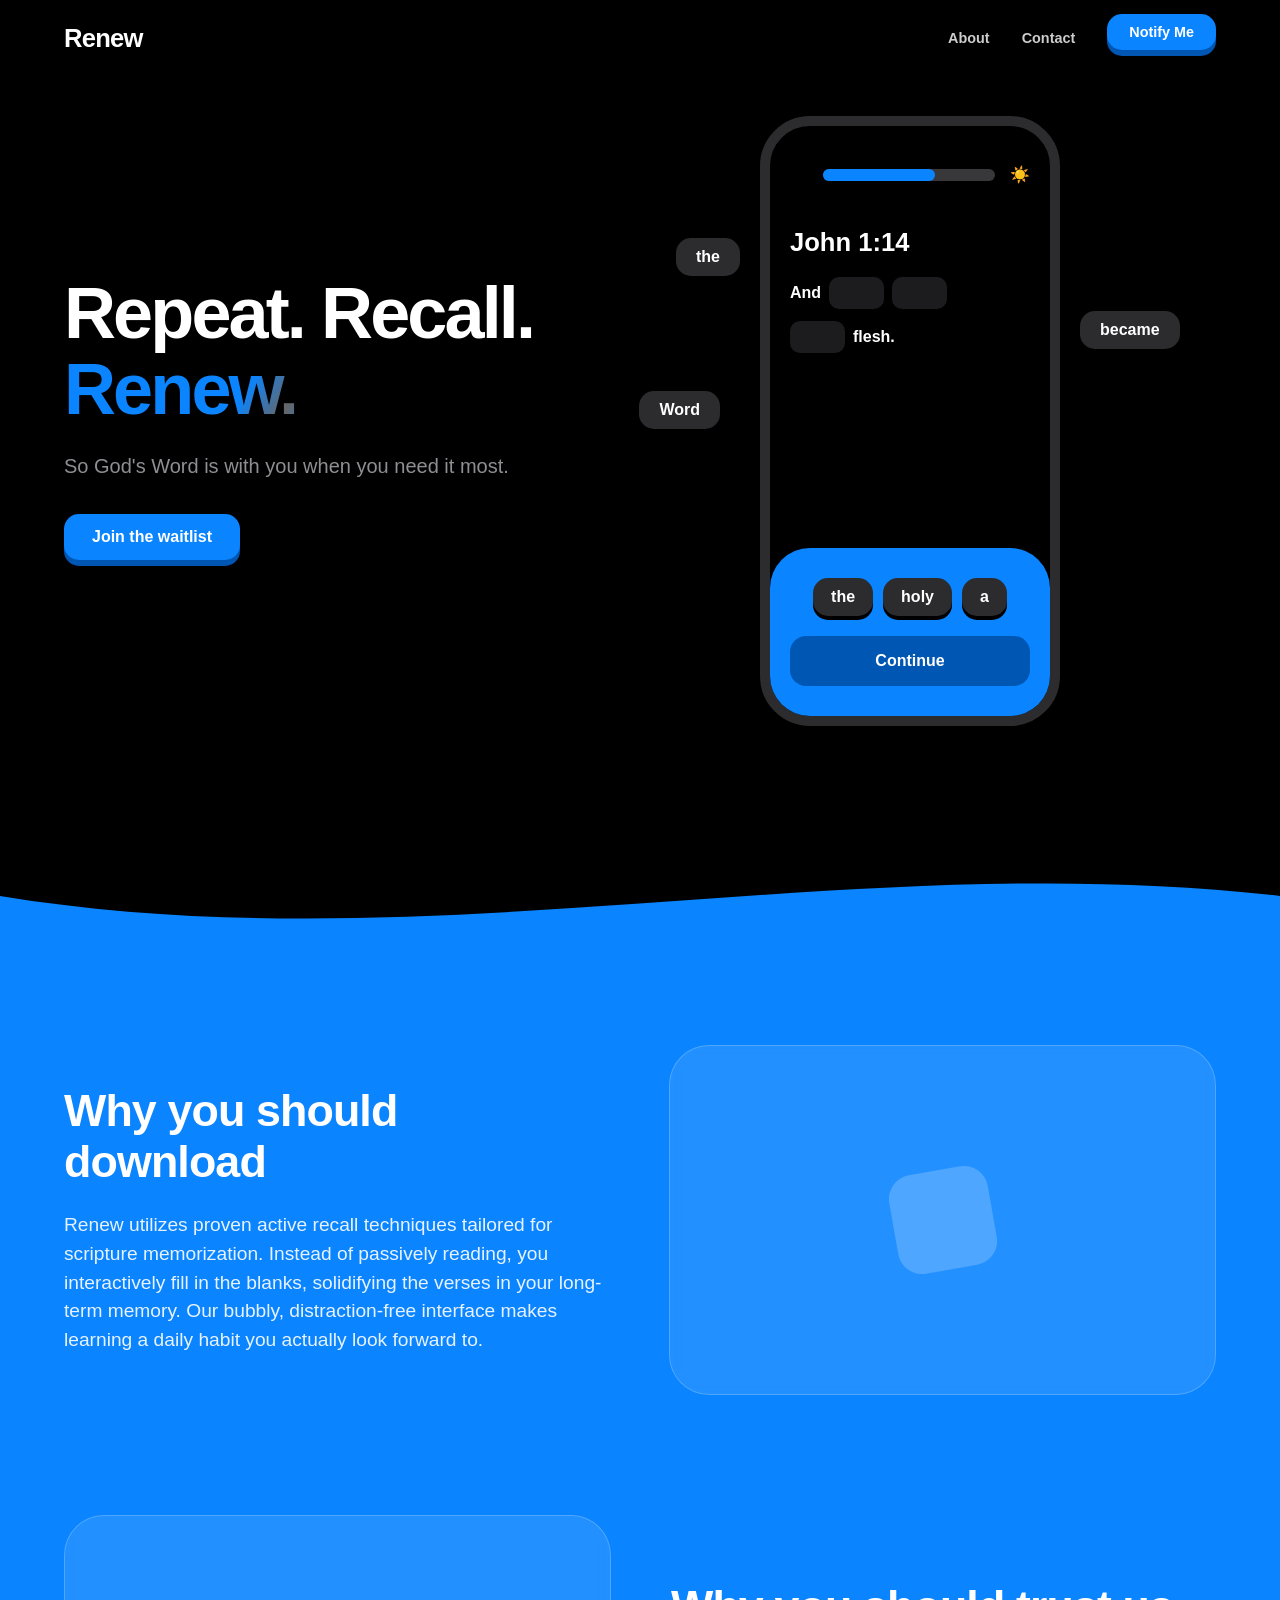
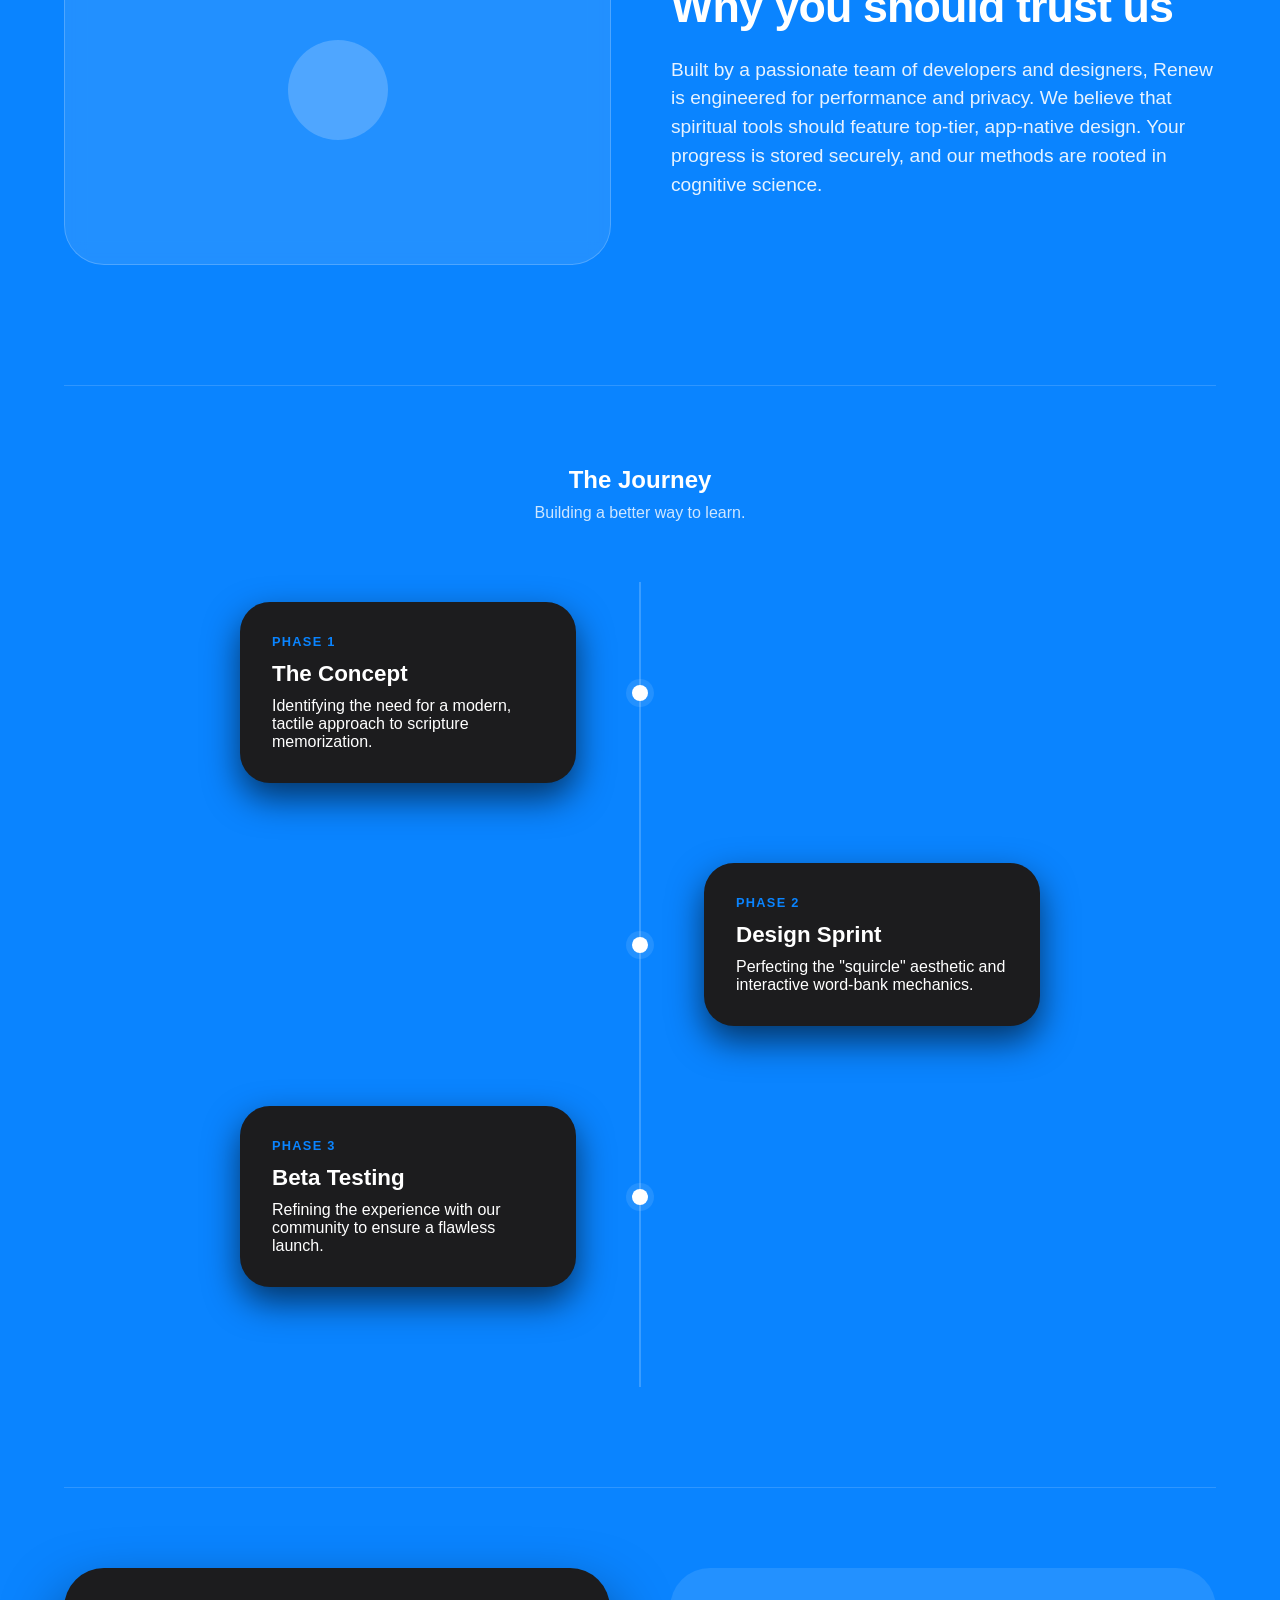
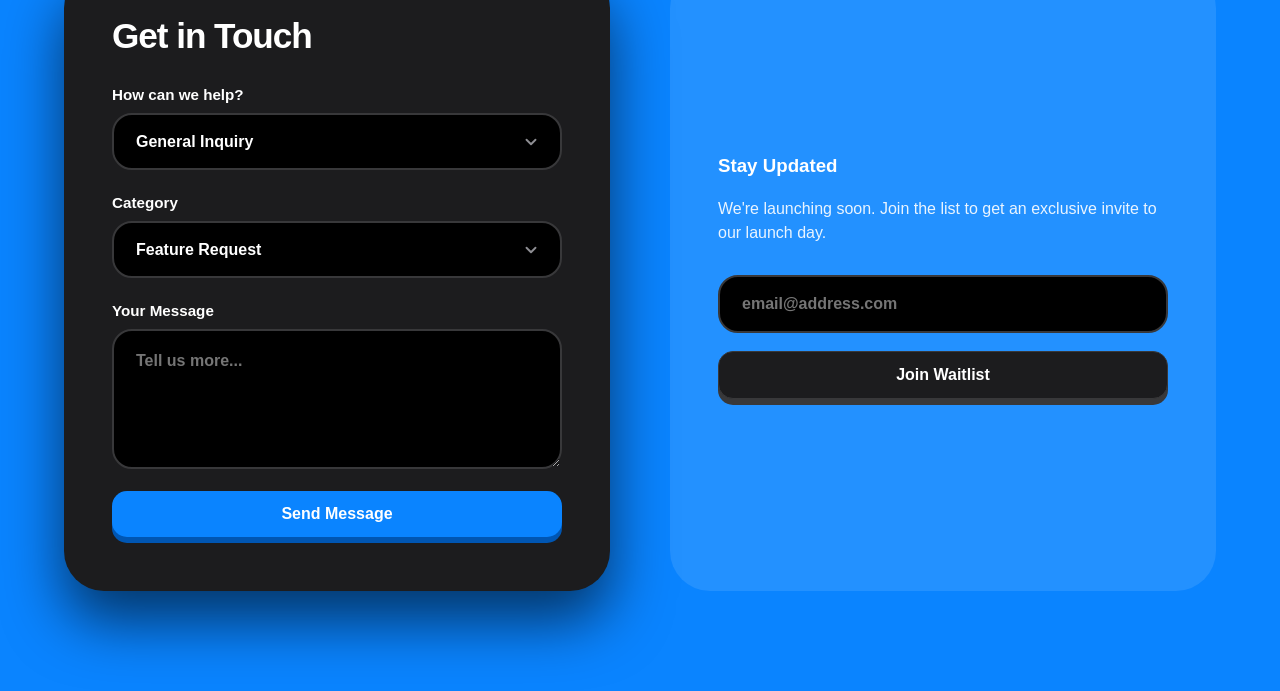
==== commit c30b262d: "Hamburger Animation Refinement" ====
--- a/index.html
+++ b/index.html
@@ -342,16 +342,11 @@
                 text-align: center;
                 border: 1px solid var(--border-color);
                 gap: 15px;
-                opacity: 0;
-                transform: translateY(-10px);
-                transition: opacity 0.3s ease, transform 0.3s ease;
                 z-index: 100;
             }
 
             .nav-links.active { 
                 display: flex; 
-                opacity: 1; 
-                transform: translateY(0);
                 animation: menuReveal 0.4s cubic-bezier(0.16, 1, 0.3, 1) forwards;
             }
 
@@ -360,13 +355,23 @@
                 to { opacity: 1; transform: translateY(0); }
             }
 
-            /* Re-order Notify Me to Top */
             .nav-links .btn-3d-container { order: -1; width: 100%; }
-            .nav-links a { opacity: 0; animation: staggerLinks 0.4s ease forwards; }
-            .nav-links a:nth-child(1) { animation-delay: 0.1s; }
-            .nav-links a:nth-child(2) { animation-delay: 0.2s; }
+            
+            /* Fixed Visibility Issue: Reset opacity to 1 at the end of the animation */
+            .nav-links a { 
+                color: var(--text-color); 
+                opacity: 0; 
+            }
+            
+            .nav-links.active a {
+                animation: staggerLinks 0.4s ease forwards;
+            }
+
+            .nav-links.active a:nth-child(2) { animation-delay: 0.1s; }
+            .nav-links.active a:nth-child(3) { animation-delay: 0.2s; }
 
             @keyframes staggerLinks {
+                from { opacity: 0; transform: translateY(10px); }
                 to { opacity: 0.8; transform: translateY(0); }
             }
 
@@ -381,7 +386,6 @@
         @media (max-width: 480px) {
             .hero h1 { font-size: 3.2rem; }
 
-            /* Hero Visual container fixed to viewport width */
             .hero-visual {
                 width: 100vw;
                 padding: 0;
@@ -394,10 +398,9 @@
                 align-items: center;
                 justify-content: center;
                 position: relative;
-                padding: 0 2vw; /* small buffer */
-            }
-
-            /* Responsive phone scaling */
+                padding: 0 2vw;
+            }
+
             .phone {
                 width: 46vw;
                 height: 94vw;
@@ -417,7 +420,6 @@
             .word-pill { padding: 1.5vw 2.5vw; border-radius: 2vw; font-size: 2.6vw; box-shadow: 0 0.5vw 0 var(--pill-shadow); }
             .phone-btn { padding: 3vw; border-radius: 2.5vw; font-size: 3vw; }
 
-            /* Scaling words proportionally and locking them to the visual container */
             .floating-word {
                 padding: 1.8vw 3.5vw;
                 border-radius: 2vw;
@@ -426,7 +428,6 @@
                 flex-shrink: 0;
             }
 
-            /* Using margins relative to the phone to ensure no overlap ever occurs */
             .fw-1 { top: 20%; right: 75%; margin-right: 2vw; }
             .fw-2 { top: 45%; right: 75%; margin-right: 4vw; }
             .fw-3 { top: 32%; left: 75%; margin-left: 2vw; }
@@ -463,7 +464,7 @@
 
                 <div class="phone">
                     <div class="phone-header">
-                        <span style="font-weight:600; opacity:0.9; color: black; font-size: 2em"></span>
+                        <span style="font-weight:600; opacity:0.9; color: black; font-size: 2em">x</span>
                         <div class="progress-bar"><div class="progress-fill"></div></div>
                         <span>☀️</span>
                     </div>
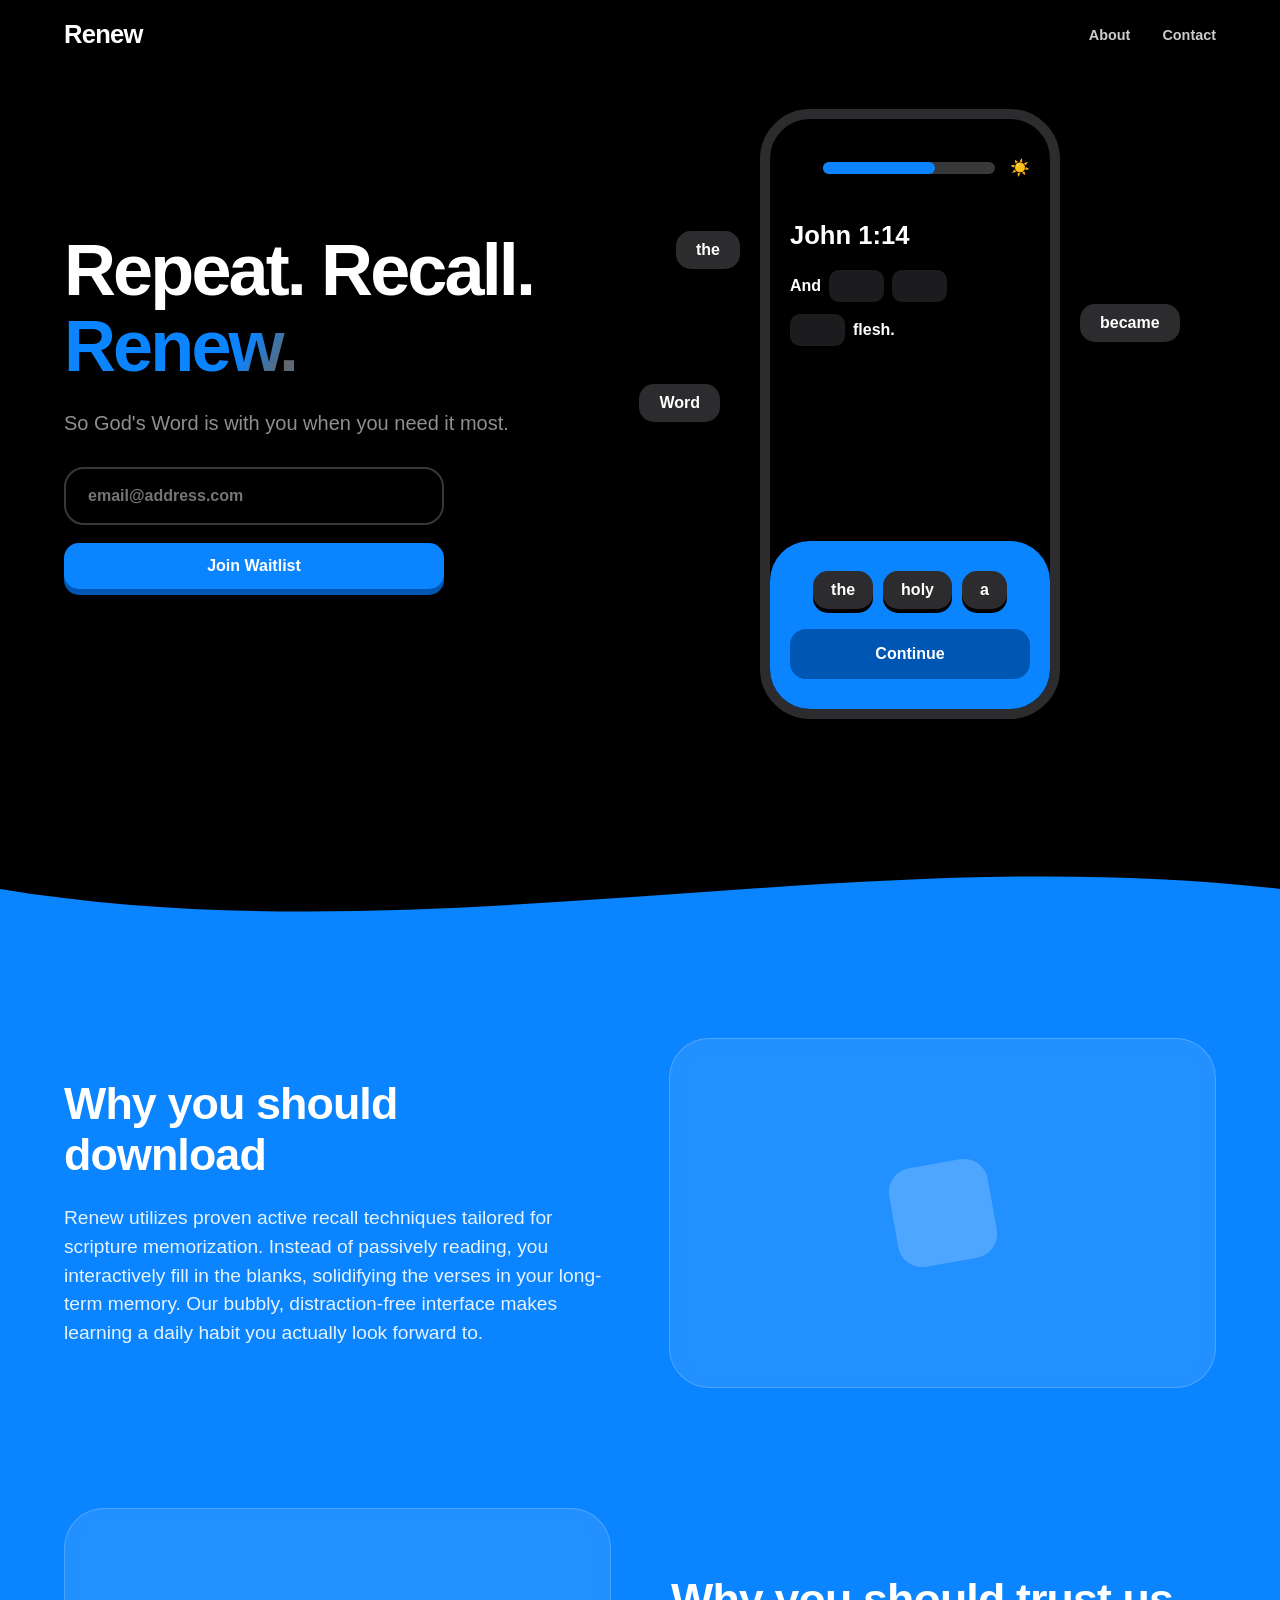
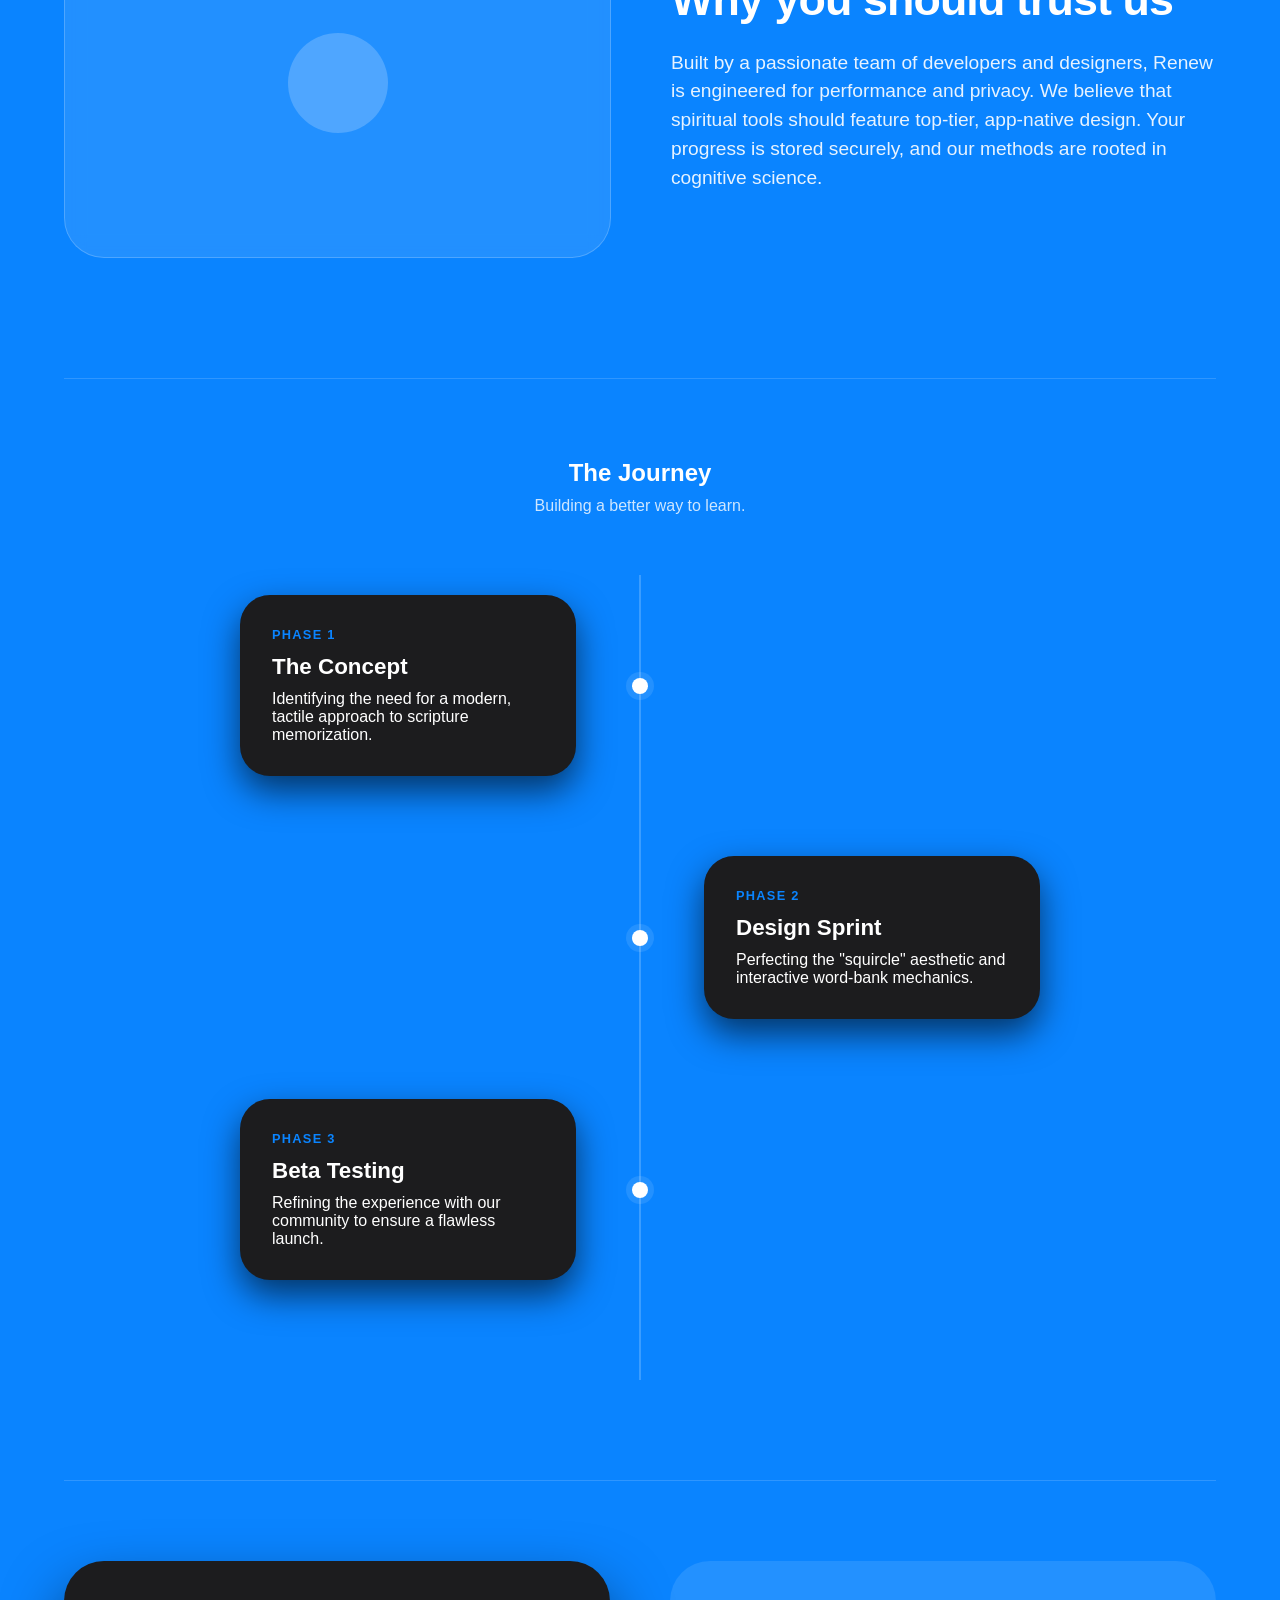
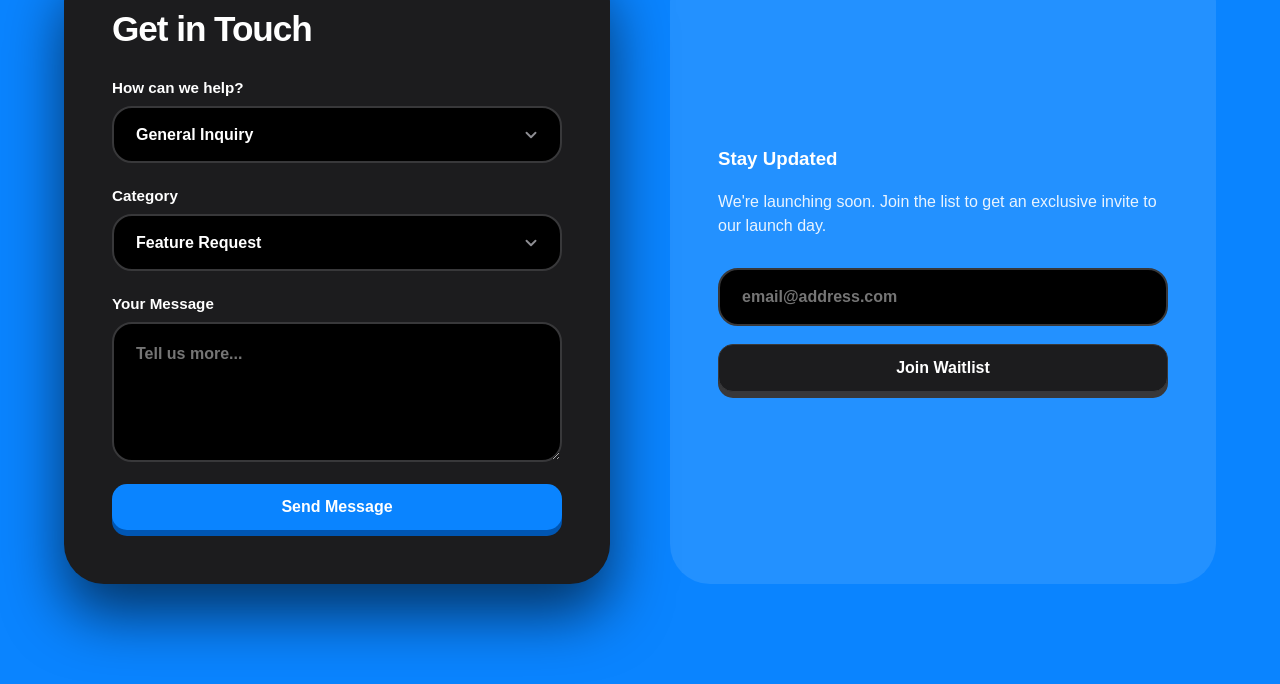
==== commit aed872dc: "Added Email Capture to Main Page" ====
--- a/index.html
+++ b/index.html
@@ -174,7 +174,12 @@
 
         .hero-content { flex: 1; max-width: 520px; }
         .hero h1 { font-size: 4.5rem; font-weight: 800; line-height: 1.05; letter-spacing: -0.04em; margin-bottom: 24px; }
-        .hero p { font-size: 1.25rem; color: var(--text-muted); margin-bottom: 40px; line-height: 1.4; font-weight: 500; }
+        .hero p { font-size: 1.25rem; color: var(--text-muted); margin-bottom: 30px; line-height: 1.4; font-weight: 500; }
+
+        /* Reasonable size for hero form elements */
+        .hero-form-container {
+            max-width: 380px;
+        }
 
         /* --- Shimmer Effect --- */
         .shimmer-text {
@@ -324,7 +329,7 @@
 
         @media (max-width: 1024px) {
             .hero { flex-direction: column; text-align: center; padding-top: 20px; }
-            .hero-content { max-width: 100%; order: 1; }
+            .hero-content { max-width: 100%; order: 1; display: flex; flex-direction: column; align-items: center; }
             .hero-visual { order: 2; margin-top: 40px; }
             .hamburger { display: flex; }
             
@@ -355,9 +360,6 @@
                 to { opacity: 1; transform: translateY(0); }
             }
 
-            .nav-links .btn-3d-container { order: -1; width: 100%; }
-            
-            /* Fixed Visibility Issue: Reset opacity to 1 at the end of the animation */
             .nav-links a { 
                 color: var(--text-color); 
                 opacity: 0; 
@@ -367,8 +369,8 @@
                 animation: staggerLinks 0.4s ease forwards;
             }
 
-            .nav-links.active a:nth-child(2) { animation-delay: 0.1s; }
-            .nav-links.active a:nth-child(3) { animation-delay: 0.2s; }
+            .nav-links.active a:nth-child(1) { animation-delay: 0.1s; }
+            .nav-links.active a:nth-child(2) { animation-delay: 0.2s; }
 
             @keyframes staggerLinks {
                 from { opacity: 0; transform: translateY(10px); }
@@ -445,7 +447,6 @@
         <div class="nav-links" id="nav-links">
             <a href="#about">About</a>
             <a href="#contact">Contact</a>
-            <button class="btn-3d-container"><span class="btn-3d-top" style="padding: 10px 22px; font-size: 0.9rem;">Notify Me</span></button>
         </div>
     </nav>
 
@@ -453,7 +454,12 @@
         <div class="hero-content hidden-on-load">
             <h1>Repeat. Recall. <span class="shimmer-text">Renew.</span></h1>
             <p>So God's Word is with you when you need it most.</p>
-            <button class="btn-3d-container"><span class="btn-3d-top">Join the waitlist</span></button>
+            <div class="hero-form-container">
+                <div class="form-group">
+                    <input type="email" class="form-control" placeholder="email@address.com">
+                </div>
+                <button class="btn-3d-container" style="width:100%; border:none; padding:0;"><span class="btn-3d-top" style="width:100%;">Join Waitlist</span></button>
+            </div>
         </div>
         
         <div class="hero-visual hidden-on-load">
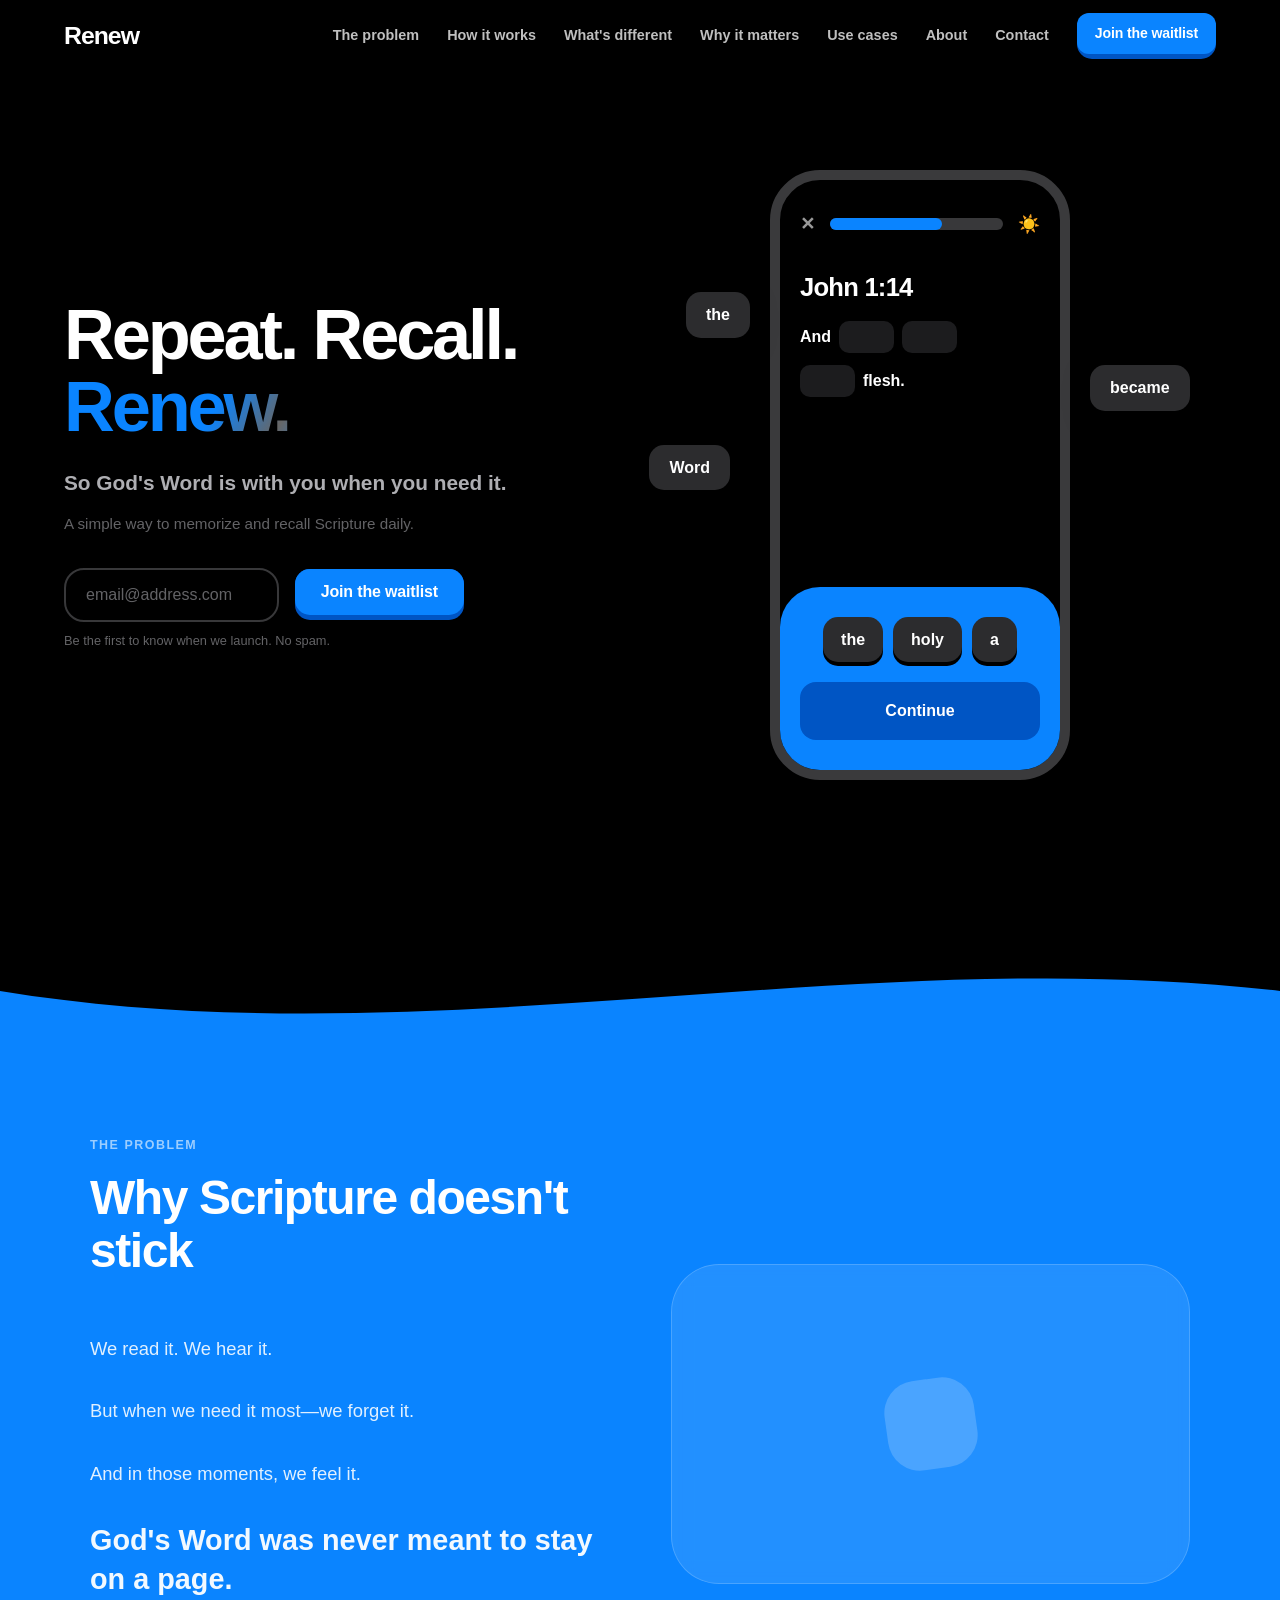
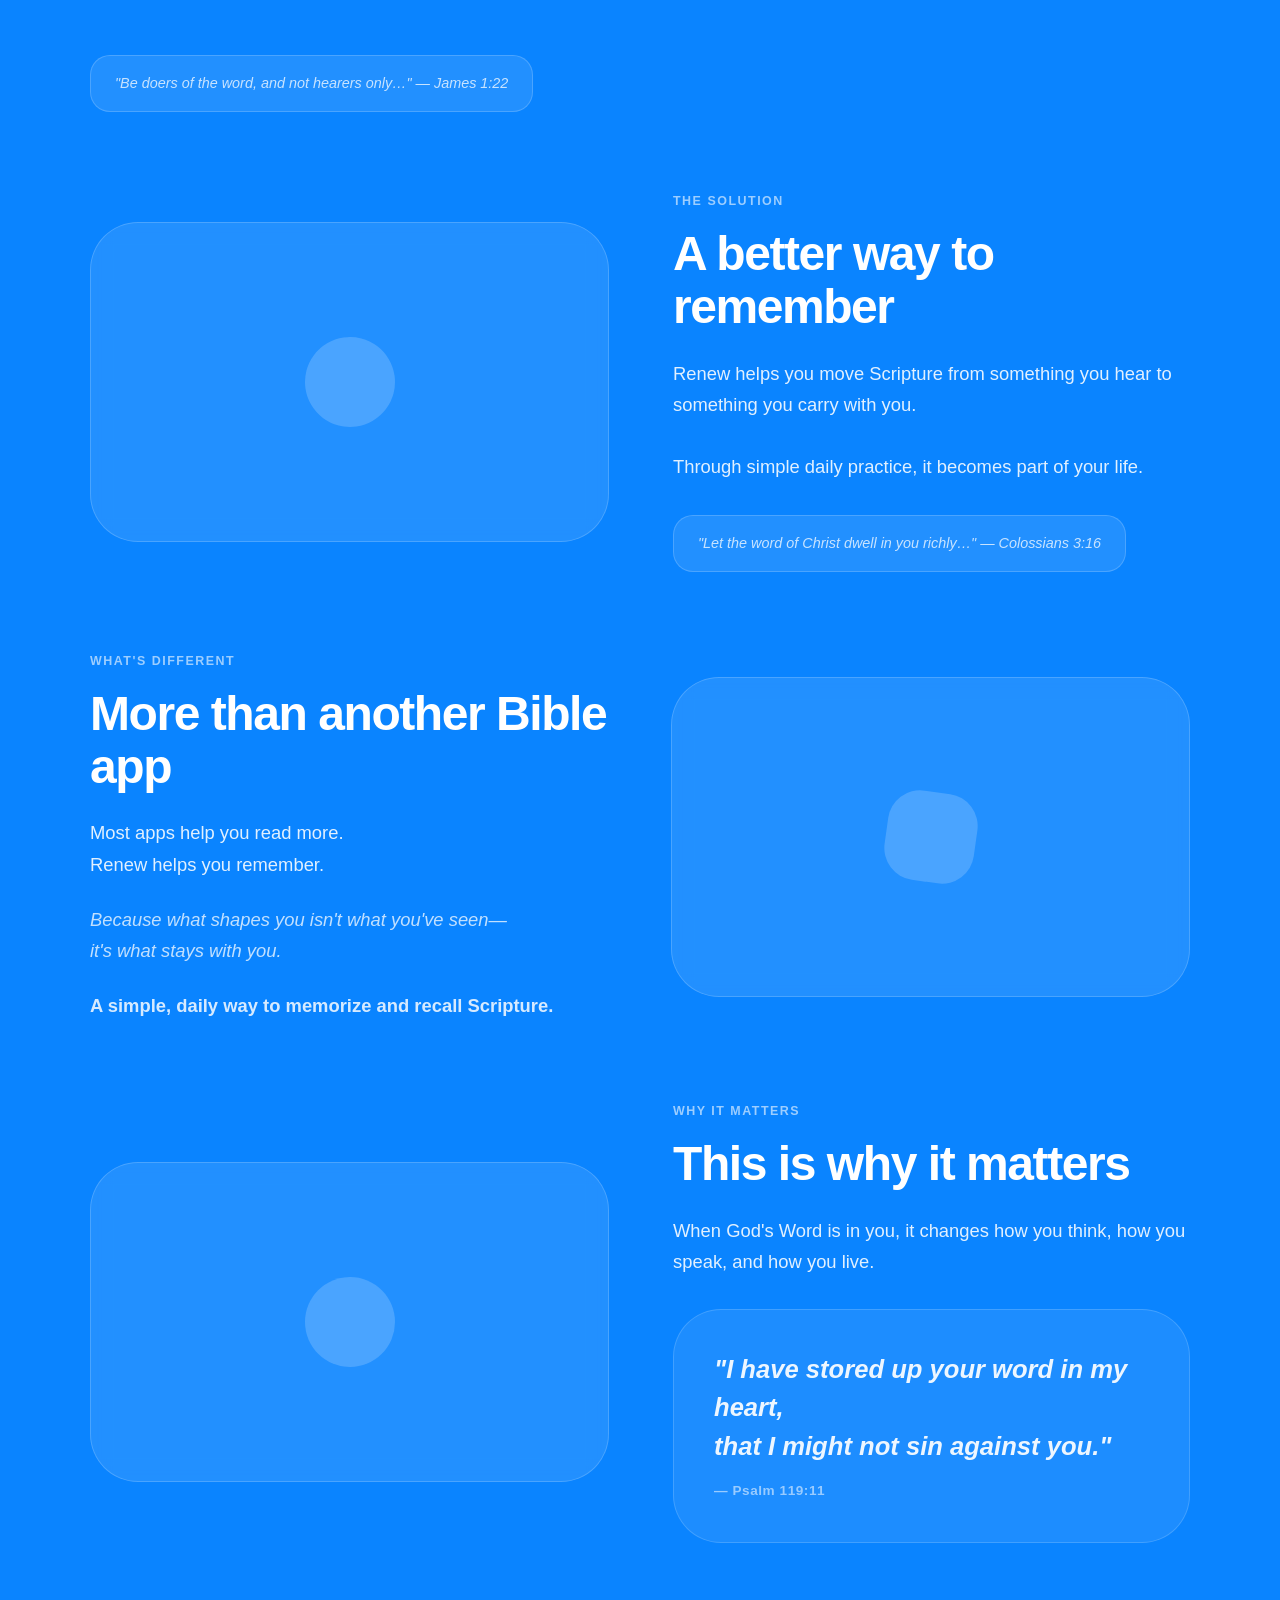
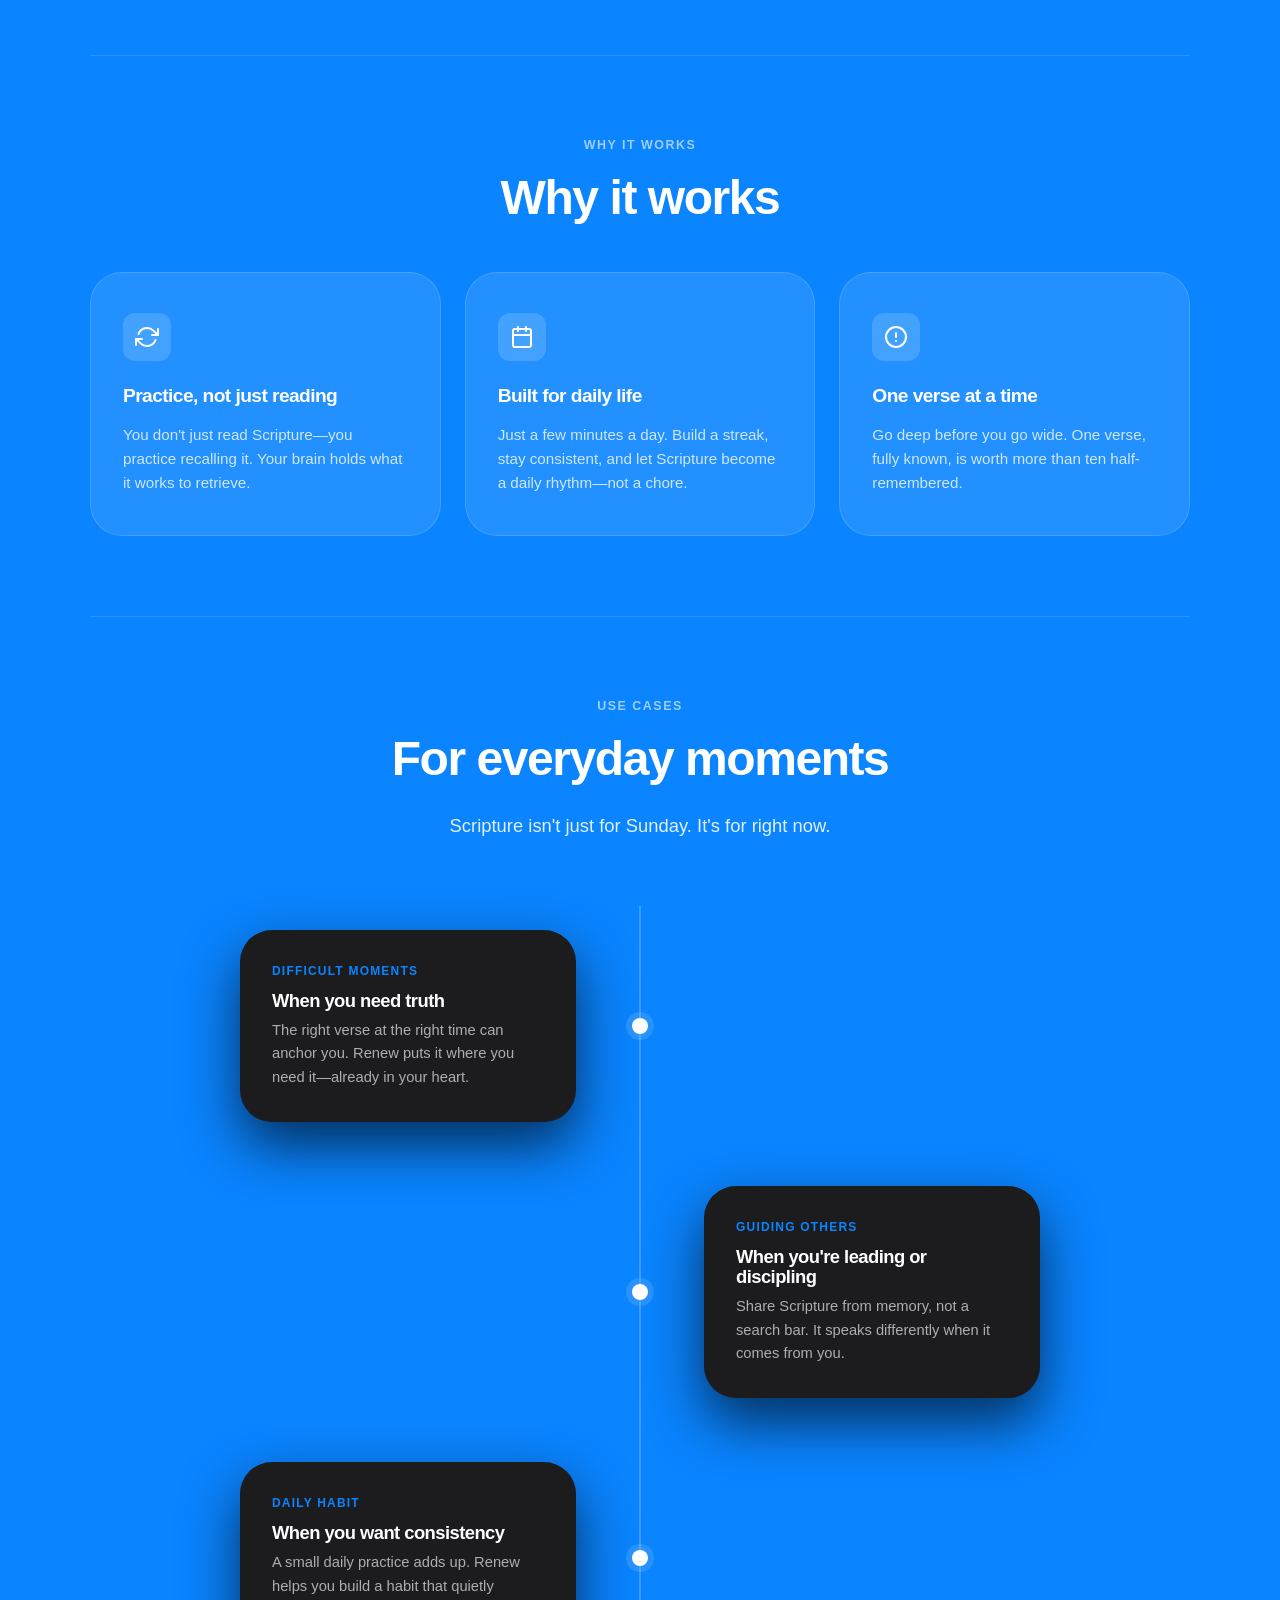
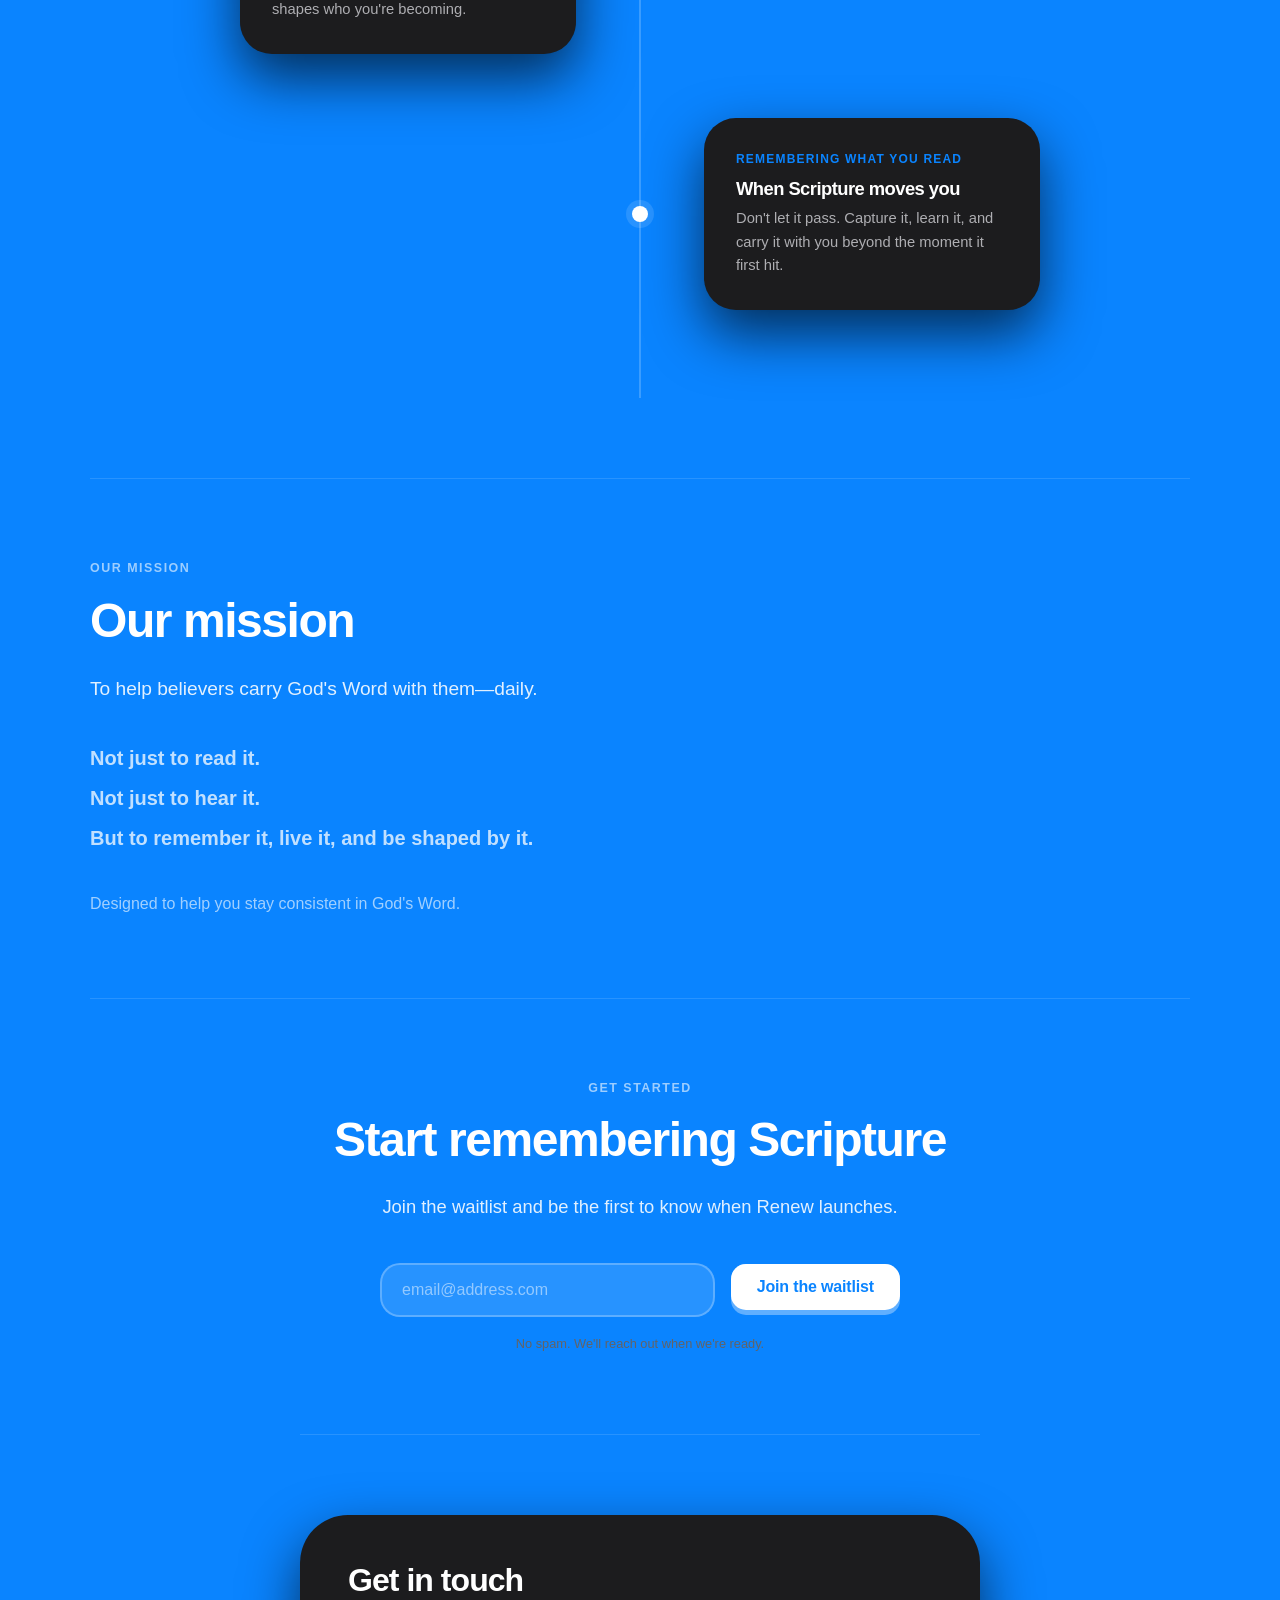
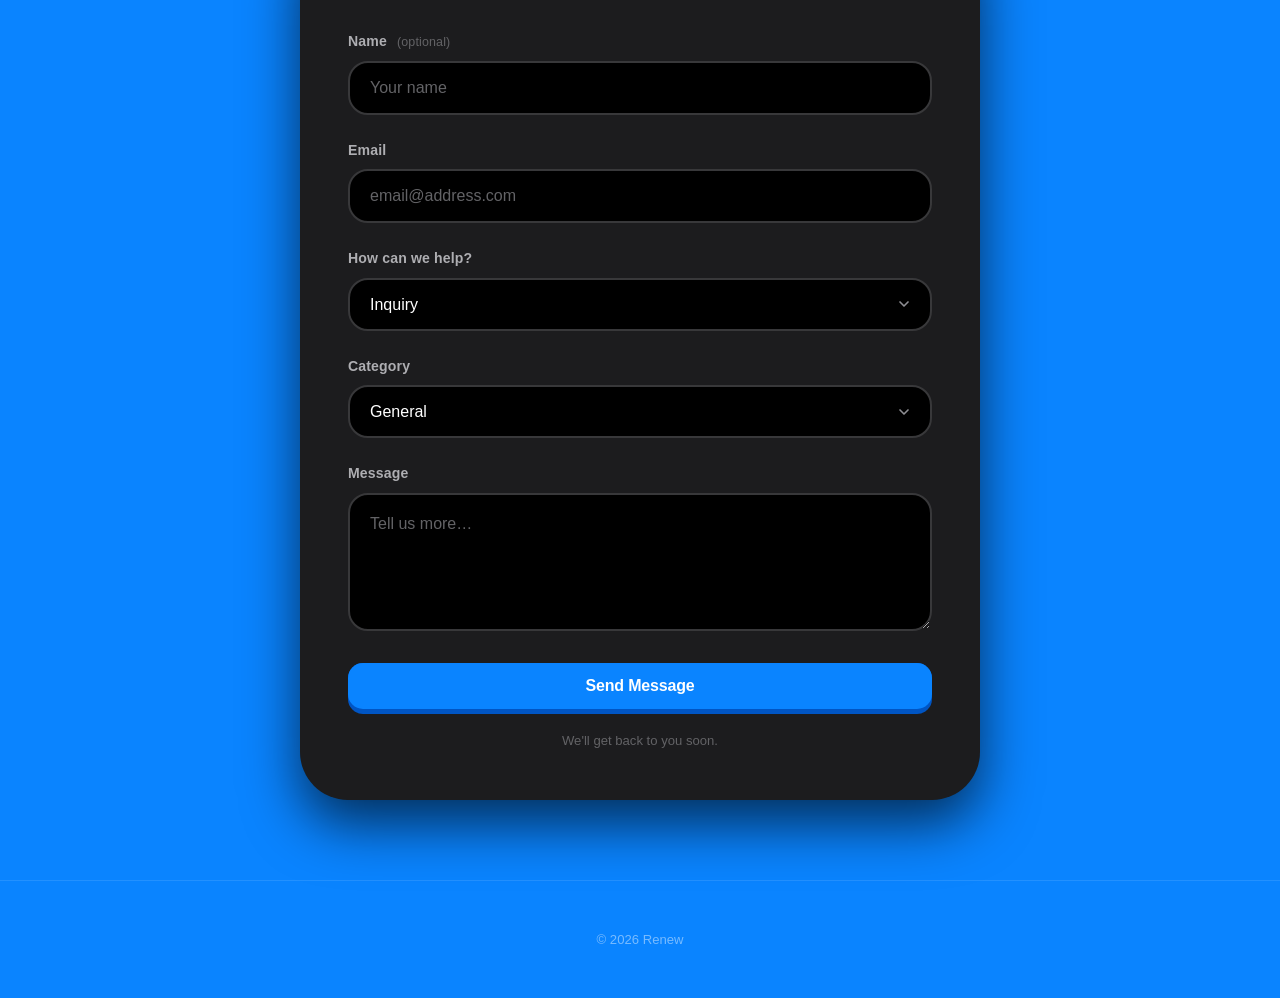
==== commit e094ec86: "Split Up Formatting + Text Overhaul" ====
--- a/index.html
+++ b/index.html
@@ -3,633 +3,415 @@
 <head>
     <meta charset="UTF-8">
     <meta name="viewport" content="width=device-width, initial-scale=1.0">
+    <meta name="description" content="Renew — A simple way to memorize and recall Scripture daily.">
     <title>Renew</title>
-    <style>
-        :root {
-            /* Light Mode Variables */
-            --bg-color: #ffffff;
-            --text-color: #111111;
-            --text-muted: #555555;
-            --primary-blue: #007AFF; 
-            --primary-blue-dark: #0056B3;
-            --surface-color: #f2f2f7;
-            --card-bg: #ffffff;
-            --border-color: #d1d1d6;
-            --phone-border: #1c1c1e;
-            --shadow-light: rgba(0, 0, 0, 0.08);
-            --shadow-heavy: rgba(0, 0, 0, 0.12);
-            --pill-bg: #ffffff;
-            --pill-shadow: #c7c7cc;
-            --shimmer-color: rgba(255, 255, 255, 0.8);
-        }
-
-        /* Dark Mode Variables */
-        body.dark-mode {
-            --bg-color: #000000;
-            --text-color: #ffffff;
-            --text-muted: #8e8e93;
-            --primary-blue: #0a84ff;
-            --primary-blue-dark: #0056b3;
-            --surface-color: #1c1c1e;
-            --card-bg: #1c1c1e;
-            --border-color: #38383a;
-            --phone-border: #2c2c2e;
-            --shadow-light: rgba(0, 0, 0, 0.4);
-            --shadow-heavy: rgba(0, 0, 0, 0.6);
-            --pill-bg: #2c2c2e;
-            --pill-shadow: #000000;
-            --shimmer-color: rgba(255, 255, 255, 0.4);
-        }
-
-        * {
-            box-sizing: border-box;
-            margin: 0;
-            padding: 0;
-            font-family: -apple-system, BlinkMacSystemFont, "SF Pro Display", "Segoe UI", Roboto, Helvetica, Arial, sans-serif;
-            -webkit-tap-highlight-color: transparent;
-        }
-
-        html { scroll-behavior: smooth; }
-
-        body {
-            background-color: var(--bg-color);
-            color: var(--text-color);
-            transition: background-color 0.4s ease, color 0.4s ease;
-            overflow-x: hidden;
-        }
-
-        /* --- Scroll Animation Classes --- */
-        .hidden-on-load {
-          opacity: 0;
-          transform: translateY(20px);
-          transition: opacity 0.8s ease-out, transform 0.8s ease-out;
-        }
-        .fade-in-up {
-          opacity: 1;
-          transform: translateY(0);
-        }
-
-        /* --- Navigation --- */
-        nav {
-            display: flex;
-            justify-content: space-between;
-            align-items: center;
-            padding: 20px 5%;
-            max-width: 1400px;
-            margin: 0 auto;
-            position: relative;
-            z-index: 100;
-        }
-
-        .logo {
-            font-size: 1.6rem;
-            font-weight: 800;
-            letter-spacing: -0.03em;
-        }
-
-        .nav-links {
-            display: flex;
-            gap: 32px;
-            align-items: center;
-        }
-
-        .nav-links a {
-            text-decoration: none;
-            color: var(--text-color);
-            font-weight: 600;
-            font-size: 0.9rem;
-            opacity: 0.8;
-            transition: opacity 0.2s;
-        }
-
-        .nav-links a:hover { opacity: 1; color: var(--primary-blue); }
-
-        .hamburger {
-            display: none;
-            flex-direction: column;
-            gap: 6px;
-            cursor: pointer;
-            border: none;
-            background: none;
-            padding: 10px;
-            z-index: 101;
-        }
-
-        .hamburger span {
-            display: block;
-            width: 25px;
-            height: 3px;
-            background-color: var(--text-color);
-            border-radius: 3px;
-            transition: 0.3s;
-        }
-
-        /* --- Mechanical 3D Button --- */
-        .btn-3d-container {
-            display: inline-block;
-            background-color: var(--primary-blue-dark);
-            border-radius: 15px;
-            padding: 0;
-            cursor: pointer;
-            border: none;
-            text-decoration: none;
-            outline: none;
-        }
-
-        .btn-3d-top {
-            display: block;
-            padding: 14px 28px;
-            border-radius: 15px;
-            background-color: var(--primary-blue);
-            color: #ffffff;
-            font-weight: 700;
-            font-size: 1rem;
-            transform: translateY(-6px);
-            transition: transform 0.1s ease;
-            pointer-events: none;
-        }
-
-        .btn-3d-container:active .btn-3d-top {
-            transform: translateY(0px);
-        }
-
-        .btn-3d-container.secondary { background-color: var(--border-color); }
-        .btn-3d-container.secondary .btn-3d-top {
-            background-color: var(--surface-color);
-            color: var(--text-color);
-            border: 1px solid var(--border-color);
-        }
-
-        /* --- Hero Section --- */
-        .hero {
-            display: flex;
-            align-items: center;
-            justify-content: space-between;
-            padding: 40px 5% 80px; 
-            max-width: 1300px;
-            margin: 0 auto;
-            min-height: 75vh;
-            gap: 20px;
-        }
-
-        .hero-content { flex: 1; max-width: 520px; }
-        .hero h1 { font-size: 4.5rem; font-weight: 800; line-height: 1.05; letter-spacing: -0.04em; margin-bottom: 24px; }
-        .hero p { font-size: 1.25rem; color: var(--text-muted); margin-bottom: 30px; line-height: 1.4; font-weight: 500; }
-
-        /* Reasonable size for hero form elements */
-        .hero-form-container {
-            max-width: 380px;
-        }
-
-        /* --- Shimmer Effect --- */
-        .shimmer-text {
-            position: relative;
-            display: inline-block;
-            color: var(--primary-blue);
-            background: linear-gradient(
-                120deg, 
-                var(--primary-blue) 0%, 
-                var(--primary-blue) 40%, 
-                var(--shimmer-color) 50%, 
-                var(--primary-blue) 60%, 
-                var(--primary-blue) 100%
-            );
-            background-size: 200% 100%;
-            -webkit-background-clip: text;
-            -webkit-text-fill-color: transparent;
-            animation: shimmer-swipe 5.5s infinite linear;
-        }
-
-        @keyframes shimmer-swipe {
-            0% { background-position: 150% 0; }
-            27% { background-position: -50% 0; }
-            100% { background-position: -50% 0; }
-        }
-
-        /* --- Hero Visual & Grouping --- */
-        .hero-visual {
-            flex: 1;
-            display: flex;
-            justify-content: center;
-            align-items: center;
-            position: relative;
-        }
-
-        .visual-group {
-            position: relative;
-            display: flex;
-            align-items: center;
-            justify-content: center;
-        }
-
-        .phone {
-            width: 300px;
-            height: 610px;
-            border-radius: 50px;
-            border: 10px solid var(--phone-border);
-            background-color: var(--bg-color);
-            box-shadow: 0 30px 60px var(--shadow-heavy);
-            display: flex;
-            flex-direction: column;
-            overflow: hidden;
-            z-index: 5;
-            position: relative;
-        }
-
-        .floating-word {
-            position: absolute;
-            background-color: var(--pill-bg);
-            color: var(--text-color);
-            padding: 10px 20px;
-            border-radius: 15px;
-            font-weight: 800;
-            box-shadow: 0 4px 0 var(--pill-shadow);
-            z-index: 6;
-            white-space: nowrap;
-            animation: float-tight 4s ease-in-out infinite;
-        }
-
-        .fw-1 { top: 20%; right: 100%; margin-right: 20px; animation-delay: 0s; }
-        .fw-2 { top: 45%; right: 100%; margin-right: 40px; animation-delay: 1.5s; }
-        .fw-3 { top: 32%; left: 100%; margin-left: 20px; animation-delay: 0.8s; }
-
-        @keyframes float-tight {
-            0%, 100% { transform: translateY(0px); }
-            50% { transform: translateY(-12px); }
-        }
-
-        .phone-header { padding: 30px 20px 15px; display: flex; justify-content: space-between; align-items: center; }
-        .progress-bar { height: 12px; background: var(--border-color); border-radius: 10px; flex-grow: 1; margin: 0 15px; position: relative; }
-        .progress-fill { position: absolute; height: 100%; width: 65%; background: var(--primary-blue); border-radius: 10px; }
-        .phone-content { padding: 20px; flex-grow: 1; }
-        .phone-content h3 { font-size: 1.6rem; margin-bottom: 20px; font-weight: 800; }
-        .verse-line { display: flex; align-items: center; gap: 8px; font-weight: 600; margin-bottom: 12px; }
-        .blank { width: 55px; height: 32px; background-color: var(--surface-color); border-radius: 10px; }
-        .phone-bottom { background-color: var(--primary-blue); padding: 30px 20px; border-radius: 40px 40px 0 0; display: flex; flex-direction: column; align-items: center; gap: 20px; }
-        .word-bank { display: flex; flex-wrap: wrap; gap: 10px; justify-content: center; }
-        .word-pill { background-color: var(--pill-bg); padding: 10px 18px; border-radius: 15px; font-weight: 700; box-shadow: 0 4px 0 var(--pill-shadow); }
-        .phone-btn { background-color: var(--primary-blue-dark); color: white; width: 100%; padding: 16px; border-radius: 16px; text-align: center; font-weight: 800; }
-
-        /* --- Wave Divider --- */
-        .wave-container { line-height: 0; margin-top: 40px; margin-bottom: -1px; }
-        .wave-container svg { width: 100%; height: 100px; fill: var(--primary-blue); stroke: none; }
-
-        /* --- Main Content Section --- */
-        .blue-section { background-color: var(--primary-blue); color: #ffffff; padding: 100px 5%; position: relative; }
-        .content-container { max-width: 1200px; margin: 0 auto; }
-
-        .feature-block { display: flex; align-items: center; gap: 60px; margin-bottom: 120px; } 
-        .feature-block:nth-child(even) { flex-direction: row-reverse; }
-        .feature-text { flex: 1; }
-        .feature-text h2 { font-size: 2.8rem; margin-bottom: 24px; letter-spacing: -0.02em; }
-        .feature-text p { font-size: 1.2rem; line-height: 1.5; opacity: 0.9; font-weight: 400; }
-        
-        .feature-visual { 
-            flex: 1; 
-            background: rgba(255,255,255,0.1); 
-            height: 350px; 
-            border-radius: 40px; 
-            backdrop-filter: blur(10px); 
-            display: flex; 
-            align-items: center; 
-            justify-content: center; 
-            border: 1px solid rgba(255,255,255,0.2); 
-        }
-
-        .feature-visual-placeholder {
-            width: 100px;
-            height: 100px;
-            background: rgba(255,255,255,0.2);
-            border-radius: 24px;
-            transform: rotate(-10deg);
-        }
-
-        /* --- Timeline --- */
-        #about { margin-top: 60px; text-align: center; border-top: 1px solid rgba(255,255,255,0.15); padding-top: 80px; }
-        .timeline { max-width: 800px; margin: 60px auto; position: relative; padding: 20px 0; }
-        .timeline::before { content: ''; position: absolute; left: 50%; top: 0; bottom: 0; width: 2px; background: rgba(255,255,255,0.2); transform: translateX(-50%); }
-        .timeline-item { width: 100%; margin-bottom: 80px; display: flex; justify-content: space-between; align-items: center; position: relative; }
-        .timeline-item:nth-child(even) { flex-direction: row-reverse; }
-        .timeline-dot { width: 16px; height: 16px; background: #ffffff; border-radius: 50%; position: absolute; left: 50%; transform: translateX(-50%); z-index: 3; box-shadow: 0 0 0 6px rgba(255,255,255,0.1); }
-        .timeline-content { width: 42%; background: var(--card-bg); color: var(--text-color); padding: 32px; border-radius: 30px; text-align: left; box-shadow: 0 15px 35px var(--shadow-heavy); transition: transform 0.3s ease; }
-        .timeline-date { font-weight: 800; font-size: 0.8rem; color: var(--primary-blue); text-transform: uppercase; letter-spacing: 0.1em; margin-bottom: 12px; display: block; }
-        .timeline-content h4 { font-size: 1.4rem; margin-bottom: 10px; font-weight: 800; }
-
-        /* --- Forms --- */
-        #contact { margin-top: 100px; display: grid; grid-template-columns: 1fr 1fr; gap: 60px; padding-top: 80px; border-top: 1px solid rgba(255,255,255,0.15); }
-        .contact-card { background: var(--card-bg); color: var(--text-color); padding: 48px; border-radius: 40px; box-shadow: 0 30px 60px var(--shadow-heavy); }
-        .contact-card h3 { font-size: 2.2rem; margin-bottom: 30px; letter-spacing: -0.03em; }
-        .form-group { margin-bottom: 24px; }
-        .form-group label { display: block; margin-bottom: 10px; font-weight: 700; font-size: 0.95rem; }
-        .form-control { width: 100%; padding: 18px 22px; border-radius: 20px; border: 2px solid var(--border-color); background-color: var(--bg-color); color: var(--text-color); font-size: 1rem; font-weight: 600; outline: none; transition: all 0.2s; appearance: none; }
-        .form-control:focus { border-color: var(--primary-blue); box-shadow: 0 0 0 4px rgba(0, 122, 255, 0.1); }
-        select.form-control { background-image: url("data:image/svg+xml,%3Csvg xmlns='http://www.w3.org/2000/svg' width='24' height='24' viewBox='0 0 24 24' fill='none' stroke='%238e8e93' stroke-width='2.5' stroke-linecap='round' stroke-linejoin='round'%3E%3Cpath d='m6 9 6 6 6-6'/%3E%3C/svg%3E"); background-repeat: no-repeat; background-position: right 20px center; background-size: 18px; padding-right: 50px; cursor: pointer; }
-        textarea.form-control { min-height: 140px; line-height: 1.5; }
-        .newsletter-box { background: rgba(255,255,255,0.1); padding: 48px; border-radius: 40px; display: flex; flex-direction: column; justify-content: center; }
-
-        @media (max-width: 1024px) {
-            .hero { flex-direction: column; text-align: center; padding-top: 20px; }
-            .hero-content { max-width: 100%; order: 1; display: flex; flex-direction: column; align-items: center; }
-            .hero-visual { order: 2; margin-top: 40px; }
-            .hamburger { display: flex; }
-            
-            .nav-links { 
-                position: absolute; 
-                top: 80px; 
-                right: 5%; 
-                background: var(--card-bg); 
-                flex-direction: column; 
-                padding: 24px; 
-                border-radius: 25px; 
-                box-shadow: 0 20px 40px var(--shadow-heavy);
-                display: none; 
-                width: 220px;
-                text-align: center;
-                border: 1px solid var(--border-color);
-                gap: 15px;
-                z-index: 100;
-            }
-
-            .nav-links.active { 
-                display: flex; 
-                animation: menuReveal 0.4s cubic-bezier(0.16, 1, 0.3, 1) forwards;
-            }
-
-            @keyframes menuReveal {
-                from { opacity: 0; transform: translateY(-15px); }
-                to { opacity: 1; transform: translateY(0); }
-            }
-
-            .nav-links a { 
-                color: var(--text-color); 
-                opacity: 0; 
-            }
-            
-            .nav-links.active a {
-                animation: staggerLinks 0.4s ease forwards;
-            }
-
-            .nav-links.active a:nth-child(1) { animation-delay: 0.1s; }
-            .nav-links.active a:nth-child(2) { animation-delay: 0.2s; }
-
-            @keyframes staggerLinks {
-                from { opacity: 0; transform: translateY(10px); }
-                to { opacity: 0.8; transform: translateY(0); }
-            }
-
-            .feature-block, .feature-block:nth-child(even) { flex-direction: column; }
-            #contact { grid-template-columns: 1fr; }
-            .timeline::before { left: 30px; }
-            .timeline-dot { left: 30px; }
-            .timeline-content { width: calc(100% - 80px); margin-left: 60px; }
-            .timeline-item:nth-child(even) { flex-direction: row; }
-        }
-
-        @media (max-width: 480px) {
-            .hero h1 { font-size: 3.2rem; }
-
-            .hero-visual {
-                width: 100vw;
-                padding: 0;
-                overflow: hidden;
-            }
-
-            .visual-group {
-                width: 100%;
-                display: flex;
-                align-items: center;
-                justify-content: center;
-                position: relative;
-                padding: 0 2vw;
-            }
-
-            .phone {
-                width: 46vw;
-                height: 94vw;
-                border-radius: 8vw;
-                border-width: 1.5vw;
-                flex-shrink: 0;
-                z-index: 5;
-            }
-
-            .phone-header { padding: 4vw 3vw 2vw; }
-            .progress-bar { height: 1.8vw; margin: 0 2vw; }
-            .phone-content { padding: 3vw; }
-            .phone-content h3 { font-size: 4.5vw; margin-bottom: 2vw; }
-            .verse-line { gap: 1.2vw; margin-bottom: 1.5vw; font-size: 2.5vw; }
-            .blank { width: 9vw; height: 5vw; border-radius: 1.2vw; }
-            .phone-bottom { padding: 4vw 3vw; border-radius: 6vw 6vw 0 0; gap: 2.5vw; }
-            .word-pill { padding: 1.5vw 2.5vw; border-radius: 2vw; font-size: 2.6vw; box-shadow: 0 0.5vw 0 var(--pill-shadow); }
-            .phone-btn { padding: 3vw; border-radius: 2.5vw; font-size: 3vw; }
-
-            .floating-word {
-                padding: 1.8vw 3.5vw;
-                border-radius: 2vw;
-                font-size: 2.8vw;
-                box-shadow: 0 0.5vw 0 var(--pill-shadow);
-                flex-shrink: 0;
-            }
-
-            .fw-1 { top: 20%; right: 75%; margin-right: 2vw; }
-            .fw-2 { top: 45%; right: 75%; margin-right: 4vw; }
-            .fw-3 { top: 32%; left: 75%; margin-left: 2vw; }
-        }
-    </style>
+
+    <!-- CSS: load order matters — variables first, then base, then specifics -->
+    <link rel="stylesheet" href="css/variables.css">
+    <link rel="stylesheet" href="css/base.css">
+    <link rel="stylesheet" href="css/animations.css">
+    <link rel="stylesheet" href="css/components.css">
+    <link rel="stylesheet" href="css/nav.css">
+    <link rel="stylesheet" href="css/hero.css">
+    <link rel="stylesheet" href="css/phone.css">
+    <link rel="stylesheet" href="css/sections.css">
+    <link rel="stylesheet" href="css/responsive.css">
 </head>
-<body ontouchstart=""> 
+
+<body ontouchstart="">
+
+<!-- ================================================================
+     NAVIGATION
+     nav.js handles: scroll hide/show, hamburger open/close
+     ================================================================ -->
+<div class="nav-wrapper" id="nav-wrapper">
     <nav>
         <div class="logo">Renew</div>
-        <button class="hamburger" id="hamburger">
+
+        <button class="hamburger" id="hamburger" aria-label="Open menu" aria-expanded="false">
             <span></span>
             <span></span>
             <span></span>
         </button>
+
         <div class="nav-links" id="nav-links">
+            <a href="#problem">The problem</a>
+            <a href="#how-it-works">How it works</a>
+            <a href="#what-makes-it-different">What's different</a>
+            <a href="#spiritual-depth">Why it matters</a>
+            <a href="#use-cases">Use cases</a>
             <a href="#about">About</a>
             <a href="#contact">Contact</a>
+            <a href="#waitlist-cta" class="btn-3d-container nav-btn-cta">
+                <span class="btn-3d-top">Join the waitlist</span>
+            </a>
         </div>
     </nav>
-
-    <header class="hero">
-        <div class="hero-content hidden-on-load">
-            <h1>Repeat. Recall. <span class="shimmer-text">Renew.</span></h1>
-            <p>So God's Word is with you when you need it most.</p>
-            <div class="hero-form-container">
+</div>
+
+
+<!-- ================================================================
+     HERO
+     ================================================================ -->
+<header class="hero" id="home">
+
+    <!-- Left: headline + CTA -->
+    <div class="hero-content hidden-on-load">
+        <h1>Repeat. Recall. <span class="shimmer-text">Renew.</span></h1>
+        <p class="hero-sub">So God's Word is with you when you need it.</p>
+        <p class="hero-micro">A simple way to memorize and recall Scripture daily.</p>
+
+        <div class="hero-form-container">
+            <div class="hero-form-row">
+                <input type="email" class="form-control" placeholder="email@address.com" aria-label="Email address">
+                <button class="btn-3d-container" type="button">
+                    <span class="btn-3d-top">Join the waitlist</span>
+                </button>
+            </div>
+            <p class="form-hint">Be the first to know when we launch. No spam.</p>
+        </div>
+    </div>
+
+    <!-- Right: phone mockup + floating chips — structure preserved, shadow fix applied -->
+    <div class="hero-visual hidden-on-load delay-2">
+        <div class="visual-group">
+            <div class="floating-word fw-1">the</div>
+            <div class="floating-word fw-2">Word</div>
+            <div class="floating-word fw-3">became</div>
+
+            <div class="phone">
+                <div class="phone-header">
+                    <span style="font-weight:700; opacity:0.6; color:var(--text-color); font-size:1.1em;">✕</span>
+                    <div class="progress-bar"><div class="progress-fill"></div></div>
+                    <span style="font-size:1.1em;">☀️</span>
+                </div>
+                <div class="phone-content">
+                    <h3>John 1:14</h3>
+                    <div class="verse-line">And <div class="blank"></div> <div class="blank"></div></div>
+                    <div class="verse-line"><div class="blank"></div> flesh.</div>
+                </div>
+                <div class="phone-bottom">
+                    <div class="word-bank">
+                        <div class="word-pill">the</div>
+                        <div class="word-pill">holy</div>
+                        <div class="word-pill">a</div>
+                    </div>
+                    <div class="phone-btn">Continue</div>
+                </div>
+            </div>
+
+        </div>
+    </div>
+</header>
+
+
+<!-- Wave divider: white bg → blue section -->
+<div class="wave-container">
+    <svg viewBox="0 0 1440 100" preserveAspectRatio="none" xmlns="http://www.w3.org/2000/svg">
+        <path d="M0,50 C480,120 960,0 1440,50 L1440,100 L0,100 Z"></path>
+    </svg>
+</div>
+
+
+<!-- ================================================================
+     BLUE SECTION — all content sections live here
+     ================================================================ -->
+<div class="blue-section">
+<div class="content-container">
+
+
+    <!-- ============================================================
+         ALTERNATING FEATURE BLOCKS
+         (1) Problem → (2) Solution → (4) What's Different → (5) Spiritual Depth
+         ============================================================ -->
+    <div class="feature-blocks-section">
+
+        <!-- (1) THE PROBLEM -->
+        <div class="feature-block hidden-on-load" id="problem">
+            <div class="feature-text">
+                <span class="section-label">The problem</span>
+                <h2 class="section-title">Why Scripture doesn't stick</h2>
+                <p class="section-body">
+                    We read it. We hear it.<br>
+                    But when we need it most—we forget it.<br>
+                    And in those moments, we feel it.
+                </p>
+                <p class="problem-pull">God's Word was never meant to stay on a page.</p>
+                <div class="scripture-quote">
+                    "Be doers of the word, and not hearers only…" — James 1:22
+                </div>
+            </div>
+            <div class="feature-visual">
+                <div class="feature-visual-placeholder"></div>
+            </div>
+        </div>
+
+        <!-- (2) THE SOLUTION -->
+        <div class="feature-block hidden-on-load" id="how-it-works">
+            <div class="feature-text">
+                <span class="section-label">The solution</span>
+                <h2 class="section-title">A better way to remember</h2>
+                <p class="section-body">
+                    Renew helps you move Scripture from something you hear
+                    to something you carry with you.<br><br>
+                    Through simple daily practice, it becomes part of your life.
+                </p>
+                <div class="scripture-quote">
+                    "Let the word of Christ dwell in you richly…" — Colossians 3:16
+                </div>
+            </div>
+            <div class="feature-visual">
+                <div class="feature-visual-placeholder" style="border-radius: 50%;"></div>
+            </div>
+        </div>
+
+        <!-- (4) WHAT MAKES IT DIFFERENT -->
+        <div class="feature-block hidden-on-load" id="what-makes-it-different">
+            <div class="feature-text">
+                <span class="section-label">What's different</span>
+                <h2 class="section-title">More than another Bible app</h2>
+                <p class="section-body">
+                    Most apps help you read more.<br>
+                    Renew helps you remember.
+                </p>
+                <p class="section-body" style="margin-top: var(--sp-3); font-style: italic; opacity: 0.85;">
+                    Because what shapes you isn't what you've seen—<br>
+                    it's what stays with you.
+                </p>
+                <p class="section-body" style="margin-top: var(--sp-3); font-weight: 600; opacity: 0.95;">
+                    A simple, daily way to memorize and recall Scripture.
+                </p>
+            </div>
+            <div class="feature-visual">
+                <div class="feature-visual-placeholder" style="transform: rotate(8deg);"></div>
+            </div>
+        </div>
+
+        <!-- (5) SPIRITUAL DEPTH -->
+        <div class="feature-block hidden-on-load" id="spiritual-depth">
+            <div class="feature-text">
+                <span class="section-label">Why it matters</span>
+                <h2 class="section-title">This is why it matters</h2>
+                <p class="section-body">
+                    When God's Word is in you, it changes how you think,
+                    how you speak, and how you live.
+                </p>
+                <blockquote class="depth-scripture" style="margin-top: var(--sp-4);">
+                    "I have stored up your word in my heart,<br>
+                    that I might not sin against you."
+                    <cite>— Psalm 119:11</cite>
+                </blockquote>
+            </div>
+            <div class="feature-visual">
+                <div class="feature-visual-placeholder" style="border-radius: 50%; transform: rotate(0deg);"></div>
+            </div>
+        </div>
+
+    </div><!-- /.feature-blocks-section -->
+
+
+    <!-- ============================================================
+         (3) WHY IT WORKS — 3 feature cards
+         ============================================================ -->
+    <section id="why-it-works" class="page-section">
+        <div class="hidden-on-load" style="text-align:center;">
+            <span class="section-label" style="text-align:center;">Why it works</span>
+            <h2 class="section-title" style="max-width:560px; margin-left:auto; margin-right:auto;">
+                Why it works
+            </h2>
+        </div>
+
+        <div class="feature-cards-grid">
+            <div class="feature-card hidden-on-load delay-1">
+                <div class="feature-card-icon">
+                    <svg viewBox="0 0 24 24"><polyline points="23 4 23 10 17 10"/><polyline points="1 20 1 14 7 14"/><path d="M3.51 9a9 9 0 0 1 14.85-3.36L23 10M1 14l4.64 4.36A9 9 0 0 0 20.49 15"/></svg>
+                </div>
+                <h4>Practice, not just reading</h4>
+                <p>You don't just read Scripture—you practice recalling it. Your brain holds what it works to retrieve.</p>
+            </div>
+
+            <div class="feature-card hidden-on-load delay-2">
+                <div class="feature-card-icon">
+                    <svg viewBox="0 0 24 24"><rect x="3" y="4" width="18" height="18" rx="2" ry="2"/><line x1="16" y1="2" x2="16" y2="6"/><line x1="8" y1="2" x2="8" y2="6"/><line x1="3" y1="10" x2="21" y2="10"/></svg>
+                </div>
+                <h4>Built for daily life</h4>
+                <p>Just a few minutes a day. Build a streak, stay consistent, and let Scripture become a daily rhythm—not a chore.</p>
+            </div>
+
+            <div class="feature-card hidden-on-load delay-3">
+                <div class="feature-card-icon">
+                    <svg viewBox="0 0 24 24"><circle cx="12" cy="12" r="10"/><line x1="12" y1="8" x2="12" y2="12"/><line x1="12" y1="16" x2="12.01" y2="16"/></svg>
+                </div>
+                <h4>One verse at a time</h4>
+                <p>Go deep before you go wide. One verse, fully known, is worth more than ten half-remembered.</p>
+            </div>
+        </div>
+    </section>
+
+
+    <!-- ============================================================
+         (6) USE CASES — Timeline
+         ============================================================ -->
+    <section id="use-cases" class="page-section">
+        <div class="hidden-on-load" style="text-align:center;">
+            <span class="section-label" style="text-align:center;">Use cases</span>
+            <h2 class="section-title" style="max-width:560px; margin-left:auto; margin-right:auto;">
+                For everyday moments
+            </h2>
+            <p class="section-body" style="margin: 0 auto; text-align:center;">
+                Scripture isn't just for Sunday. It's for right now.
+            </p>
+        </div>
+
+        <div class="timeline">
+            <div class="timeline-item hidden-on-load">
+                <div class="timeline-dot"></div>
+                <div class="timeline-content">
+                    <span class="timeline-date">Difficult moments</span>
+                    <h4>When you need truth</h4>
+                    <p>The right verse at the right time can anchor you. Renew puts it where you need it—already in your heart.</p>
+                </div>
+            </div>
+            <div class="timeline-item hidden-on-load">
+                <div class="timeline-dot"></div>
+                <div class="timeline-content">
+                    <span class="timeline-date">Guiding others</span>
+                    <h4>When you're leading or discipling</h4>
+                    <p>Share Scripture from memory, not a search bar. It speaks differently when it comes from you.</p>
+                </div>
+            </div>
+            <div class="timeline-item hidden-on-load">
+                <div class="timeline-dot"></div>
+                <div class="timeline-content">
+                    <span class="timeline-date">Daily habit</span>
+                    <h4>When you want consistency</h4>
+                    <p>A small daily practice adds up. Renew helps you build a habit that quietly shapes who you're becoming.</p>
+                </div>
+            </div>
+            <div class="timeline-item hidden-on-load">
+                <div class="timeline-dot"></div>
+                <div class="timeline-content">
+                    <span class="timeline-date">Remembering what you read</span>
+                    <h4>When Scripture moves you</h4>
+                    <p>Don't let it pass. Capture it, learn it, and carry it with you beyond the moment it first hit.</p>
+                </div>
+            </div>
+        </div>
+    </section>
+
+
+    <!-- ============================================================
+         (7) MISSION / ABOUT
+         ============================================================ -->
+    <section id="about" class="page-section">
+        <div class="hidden-on-load">
+            <span class="section-label">Our mission</span>
+            <h2 class="section-title">Our mission</h2>
+
+            <div class="mission-content">
+                <p class="mission-body">
+                    To help believers carry God's Word with them—daily.
+                </p>
+                <p class="mission-stanza">
+                    Not just to read it.<br>
+                    Not just to hear it.<br>
+                    But to remember it, live it, and be shaped by it.
+                </p>
+                <p class="section-body" style="margin-top: var(--sp-4); opacity: 0.7; font-size: 1rem;">
+                    Designed to help you stay consistent in God's Word.
+                </p>
+            </div>
+        </div>
+    </section>
+
+
+    <!-- ============================================================
+         (8) FINAL CTA — merged waitlist + newsletter
+         ============================================================ -->
+    <section id="waitlist-cta" class="section-final-cta hidden-on-load">
+        <span class="section-label" style="display:block; text-align:center;">Get started</span>
+        <h2 class="section-title">Start remembering Scripture</h2>
+        <p class="section-body" style="margin: 0 auto; text-align:center;">
+            Join the waitlist and be the first to know when Renew launches.
+        </p>
+
+        <div class="final-cta-form">
+            <input type="email" class="form-control" placeholder="email@address.com" aria-label="Email address">
+            <button class="btn-3d-container btn-white" type="button">
+                <span class="btn-3d-top">Join the waitlist</span>
+            </button>
+        </div>
+        <p class="form-hint" style="text-align:center; margin-top: var(--sp-2);">No spam. We'll reach out when we're ready.</p>
+    </section>
+
+
+    <!-- ============================================================
+         CONTACT — single column, no newsletter box
+         ============================================================ -->
+    <section id="contact">
+        <div class="contact-card hidden-on-load">
+            <h3>Get in touch</h3>
+            <form id="contact-form" novalidate>
+
                 <div class="form-group">
-                    <input type="email" class="form-control" placeholder="email@address.com">
-                </div>
-                <button class="btn-3d-container" style="width:100%; border:none; padding:0;"><span class="btn-3d-top" style="width:100%;">Join Waitlist</span></button>
-            </div>
-        </div>
-        
-        <div class="hero-visual hidden-on-load">
-            <div class="visual-group">
-                <div class="floating-word fw-1">the</div>
-                <div class="floating-word fw-2">Word</div>
-                <div class="floating-word fw-3">became</div>
-
-                <div class="phone">
-                    <div class="phone-header">
-                        <span style="font-weight:600; opacity:0.9; color: black; font-size: 2em">x</span>
-                        <div class="progress-bar"><div class="progress-fill"></div></div>
-                        <span>☀️</span>
-                    </div>
-                    <div class="phone-content">
-                        <h3>John 1:14</h3>
-                        <div class="verse-line">And <div class="blank"></div> <div class="blank"></div></div>
-                        <div class="verse-line"><div class="blank"></div> flesh.</div>
-                    </div>
-                    <div class="phone-bottom">
-                        <div class="word-bank">
-                            <div class="word-pill">the</div> <div class="word-pill">holy</div> <div class="word-pill">a</div>
-                        </div>
-                        <div class="phone-btn">Continue</div>
-                    </div>
-                </div>
-            </div>
-        </div>
-    </header>
-
-    <div class="wave-container">
-        <svg viewBox="0 0 1440 100" preserveAspectRatio="none" xmlns="http://www.w3.org/2000/svg"><path d="M0,50 C480,120 960,0 1440,50 L1440,100 L0,100 Z"></path></svg>
-    </div>
-
-    <div class="blue-section">
-        <div class="content-container">
-            <section id="features">
-                <div class="feature-block hidden-on-load">
-                    <div class="feature-text">
-                        <h2>Why you should download</h2>
-                        <p>Renew utilizes proven active recall techniques tailored for scripture memorization. Instead of passively reading, you interactively fill in the blanks, solidifying the verses in your long-term memory. Our bubbly, distraction-free interface makes learning a daily habit you actually look forward to.</p>
-                    </div>
-                    <div class="feature-visual">
-                        <div class="feature-visual-placeholder"></div>
-                    </div>
-                </div>
-
-                <div class="feature-block hidden-on-load">
-                    <div class="feature-text">
-                        <h2>Why you should trust us</h2>
-                        <p>Built by a passionate team of developers and designers, Renew is engineered for performance and privacy. We believe that spiritual tools should feature top-tier, app-native design. Your progress is stored securely, and our methods are rooted in cognitive science.</p>
-                    </div>
-                    <div class="feature-visual">
-                         <div class="feature-visual-placeholder" style="border-radius: 50%;"></div>
-                    </div>
-                </div>
-            </section>
-
-            <section id="about">
-                <div class="hidden-on-load">
-                    <h2>The Journey</h2>
-                    <p style="opacity: 0.8; margin-top: 10px; font-weight: 500;">Building a better way to learn.</p>
-                </div>
-                
-                <div class="timeline">
-                    <div class="timeline-item hidden-on-load">
-                        <div class="timeline-dot"></div>
-                        <div class="timeline-content">
-                            <span class="timeline-date">Phase 1</span>
-                            <h4>The Concept</h4>
-                            <p>Identifying the need for a modern, tactile approach to scripture memorization.</p>
-                        </div>
-                    </div>
-                    <div class="timeline-item hidden-on-load">
-                        <div class="timeline-dot"></div>
-                        <div class="timeline-content">
-                            <span class="timeline-date">Phase 2</span>
-                            <h4>Design Sprint</h4>
-                            <p>Perfecting the "squircle" aesthetic and interactive word-bank mechanics.</p>
-                        </div>
-                    </div>
-                    <div class="timeline-item hidden-on-load">
-                        <div class="timeline-dot"></div>
-                        <div class="timeline-content">
-                            <span class="timeline-date">Phase 3</span>
-                            <h4>Beta Testing</h4>
-                            <p>Refining the experience with our community to ensure a flawless launch.</p>
-                        </div>
-                    </div>
-                </div>
-            </section>
-
-            <section id="contact">
-                <div class="contact-card hidden-on-load">
-                    <h3>Get in Touch</h3>
-                    <form id="contact-form">
-                        <div class="form-group">
-                            <label>How can we help?</label>
-                            <select id="type" class="form-control">
-                                <option value="inquiry">General Inquiry</option>
-                                <option value="concern">App Issue</option>
-                            </select>
-                        </div>
-                        <div class="form-group">
-                            <label>Category</label>
-                            <select id="subtype" class="form-control"></select>
-                        </div>
-                        <div class="form-group">
-                            <label>Your Message</label>
-                            <textarea class="form-control" placeholder="Tell us more..."></textarea>
-                        </div>
-                        <button type="submit" class="btn-3d-container" style="width:100%; border:none; padding:0;"><span class="btn-3d-top" style="width:100%;">Send Message</span></button>
-                    </form>
-                </div>
-
-                <div class="newsletter-box hidden-on-load">
-                    <h3 style="margin-bottom: 20px;">Stay Updated</h3>
-                    <p style="margin-bottom: 30px; opacity: 0.9; line-height: 1.5;">We're launching soon. Join the list to get an exclusive invite to our launch day.</p>
-                    <div class="form-group">
-                        <input type="email" class="form-control" placeholder="email@address.com">
-                    </div>
-                    <button class="btn-3d-container secondary" style="width:100%; padding:0;"><span class="btn-3d-top" style="width:100%;">Join Waitlist</span></button>
-                </div>
-            </section>
-        </div>
-    </div>
-
-    <script>
-        const hamburger = document.getElementById('hamburger');
-        const navLinks = document.getElementById('nav-links');
-        hamburger.addEventListener('click', () => {
-            navLinks.classList.toggle('active');
-        });
-
-        navLinks.querySelectorAll('a').forEach(link => {
-            link.addEventListener('click', () => navLinks.classList.remove('active'));
-        });
-
-        function updateTheme() {
-            const hour = new Date().getHours();
-            if (hour >= 18 || hour < 6) document.body.classList.add('dark-mode');
-            else document.body.classList.remove('dark-mode');
-        }
-        updateTheme();
-        setInterval(updateTheme, 60000);
-
-        const typeSelect = document.getElementById('type');
-        const subtypeSelect = document.getElementById('subtype');
-        const options = {
-            inquiry: ["Feature Request", "Collaboration", "Media Inquiry", "Other"],
-            concern: ["Bug Report", "Account Issue", "Performance", "Feedback"]
-        };
-
-        function fillSubtypes() {
-            const vals = options[typeSelect.value];
-            subtypeSelect.innerHTML = vals.map(v => `<option value="${v.toLowerCase()}">${v}</option>`).join('');
-        }
-        typeSelect.addEventListener('change', fillSubtypes);
-        fillSubtypes();
-
-        const obs = new IntersectionObserver((entries) => {
-            entries.forEach(e => {
-                if (e.isIntersecting) {
-                    e.target.classList.add('fade-in-up');
-                    obs.unobserve(e.target);
-                }
-            });
-        }, { threshold: 0.1 });
-
-        document.querySelectorAll('.hidden-on-load').forEach(el => obs.observe(el));
-    </script>
+                    <label for="contact-name">Name <span class="label-optional">(optional)</span></label>
+                    <input type="text" id="contact-name" class="form-control" placeholder="Your name" autocomplete="name">
+                </div>
+
+                <div class="form-group">
+                    <label for="contact-email">Email</label>
+                    <input type="email" id="contact-email" class="form-control" placeholder="email@address.com" required autocomplete="email">
+                </div>
+
+                <div class="form-group">
+                    <label for="contact-type">How can we help?</label>
+                    <select id="contact-type" class="form-control">
+                        <option value="inquiry">Inquiry</option>
+                        <option value="issue">Issue / Concern</option>
+                    </select>
+                </div>
+
+                <div class="form-group">
+                    <label for="contact-subtype">Category</label>
+                    <select id="contact-subtype" class="form-control"></select>
+                </div>
+
+                <div class="form-group">
+                    <label for="contact-message">Message</label>
+                    <textarea id="contact-message" class="form-control" placeholder="Tell us more…" rows="4"></textarea>
+                </div>
+
+                <button type="submit" class="btn-3d-container btn-full">
+                    <span class="btn-3d-top">Send Message</span>
+                </button>
+                <p class="form-submit-hint">We'll get back to you soon.</p>
+            </form>
+        </div>
+    </section>
+
+
+</div><!-- /.content-container -->
+</div><!-- /.blue-section -->
+
+
+<!-- Footer -->
+<footer class="site-footer">
+    &copy; <span id="year"></span> Renew
+</footer>
+
+
+<!-- ================================================================
+     JAVASCRIPT — defer-safe load order
+     ================================================================ -->
+<script src="js/theme.js"></script>
+<script src="js/nav.js"></script>
+<script src="js/contact.js"></script>
+<script src="js/animations.js"></script>
+
+<script>
+    // Inline: tiny helpers that don't warrant a separate file
+    document.getElementById('year').textContent = new Date().getFullYear();
+</script>
+
 </body>
 </html>
--- a/css/variables.css
+++ b/css/variables.css
@@ -0,0 +1,105 @@
+/*
+ * variables.css
+ * Design tokens: colors, spacing, radius, typography, shadows.
+ * All theming is driven from here — touch this file to retheme the whole site.
+ */
+
+:root {
+    /* --- Brand Colors --- */
+    --primary-blue:       #007AFF;
+    --primary-blue-dark:  #0056B3;
+    --primary-blue-faint: rgba(0, 122, 255, 0.10);
+    --primary-green:      #34C759;
+    --primary-green-dark: #248A3D;
+
+    /* --- Surface / Background --- */
+    --bg-color:        #ffffff;
+    --bg-secondary:    #f5f5f7;
+    --surface-color:   #f2f2f7;
+    --card-bg:         #ffffff;
+    --border-color:    #d1d1d6;
+    --phone-border:    #1c1c1e;
+
+    /* --- Text --- */
+    --text-color:      #111111;
+    --text-muted:      #555555;
+    --text-light:      #8e8e93;
+
+    /* --- Pill / Chip --- */
+    --pill-bg:         #ffffff;
+    --pill-shadow:     #c7c7cc;
+
+    /* --- Shimmer --- */
+    --shimmer-color:   rgba(255, 255, 255, 0.8);
+
+    /* --- Dot grid (hero bg) --- */
+    --dot-color:       rgba(0, 122, 255, 0.18);
+
+    /* --- Shadows --- */
+    --shadow-sm:       0 2px 8px  rgba(0, 0, 0, 0.06);
+    --shadow-md:       0 8px 24px rgba(0, 0, 0, 0.10);
+    --shadow-lg:       0 24px 56px rgba(0, 0, 0, 0.14);
+
+    /* --- Shorthand for legacy uses --- */
+    --shadow-light:    rgba(0, 0, 0, 0.08);
+    --shadow-heavy:    rgba(0, 0, 0, 0.12);
+
+    /* --- Typography --- */
+    --font-display:    -apple-system, BlinkMacSystemFont, "SF Pro Display", "Segoe UI", Roboto, Helvetica, Arial, sans-serif;
+    --font-body:       -apple-system, BlinkMacSystemFont, "SF Pro Display", "Segoe UI", Roboto, Helvetica, Arial, sans-serif;
+
+    /* --- Spacing (8-pt scale) --- */
+    --sp-1:  8px;
+    --sp-2:  16px;
+    --sp-3:  24px;
+    --sp-4:  32px;
+    --sp-5:  40px;
+    --sp-6:  48px;
+    --sp-8:  64px;
+    --sp-10: 80px;
+    --sp-12: 96px;
+
+    /* --- Border Radius --- */
+    --radius-sm:  12px;
+    --radius-md:  20px;
+    --radius-lg:  32px;
+    --radius-xl:  48px;
+
+    /* --- Nav --- */
+    --nav-height: 72px;
+}
+
+/* =====================================================
+   DARK MODE — applied via body.dark-mode (JS toggled)
+   ===================================================== */
+body.dark-mode {
+    --primary-blue:       #0a84ff;
+    --primary-blue-dark:  #0055c4;
+    --primary-blue-faint: rgba(10, 132, 255, 0.12);
+    --primary-green:      #30d158;
+    --primary-green-dark: #1a7d32;
+
+    --bg-color:        #000000;
+    --bg-secondary:    #0d0d0f;
+    --surface-color:   #1c1c1e;
+    --card-bg:         #1c1c1e;
+    --border-color:    #38383a;
+    --phone-border:    #3a3a3c;
+
+    --text-color:      #ffffff;
+    --text-muted:      #aeaeb2;
+    --text-light:      #636366;
+
+    --pill-bg:         #2c2c2e;
+    --pill-shadow:     #000000;
+
+    --shimmer-color:   rgba(255, 255, 255, 0.4);
+    --dot-color:       rgba(10, 132, 255, 0.25);
+
+    --shadow-sm:       0 2px 8px  rgba(0, 0, 0, 0.35);
+    --shadow-md:       0 8px 24px rgba(0, 0, 0, 0.50);
+    --shadow-lg:       0 24px 56px rgba(0, 0, 0, 0.65);
+
+    --shadow-light:    rgba(0, 0, 0, 0.40);
+    --shadow-heavy:    rgba(0, 0, 0, 0.60);
+}
--- a/css/base.css
+++ b/css/base.css
@@ -0,0 +1,59 @@
+/*
+ * base.css
+ * Global reset, typography defaults, smooth scroll, body.
+ */
+
+*, *::before, *::after {
+    box-sizing: border-box;
+    margin: 0;
+    padding: 0;
+    -webkit-tap-highlight-color: transparent;
+}
+
+html {
+    scroll-behavior: smooth;
+    font-size: 16px;
+}
+
+body {
+    font-family: var(--font-body);
+    background-color: var(--bg-color);
+    color: var(--text-color);
+    transition: background-color 0.4s ease, color 0.4s ease;
+    overflow-x: hidden;
+    line-height: 1.6;
+}
+
+h1, h2, h3, h4, h5, h6 {
+    font-family: var(--font-display);
+    letter-spacing: -0.03em;
+    line-height: 1.1;
+}
+
+p {
+    line-height: 1.65;
+}
+
+img, svg {
+    max-width: 100%;
+    display: block;
+}
+
+a {
+    color: inherit;
+    text-decoration: none;
+}
+
+ul, ol {
+    list-style: none;
+}
+
+button {
+    font-family: var(--font-body);
+    cursor: pointer;
+}
+
+::selection {
+    background-color: var(--primary-blue);
+    color: #ffffff;
+}
--- a/css/animations.css
+++ b/css/animations.css
@@ -0,0 +1,56 @@
+/*
+ * animations.css
+ * Scroll-reveal classes + all @keyframes.
+ * JS adds .fade-in-up when element enters viewport.
+ */
+
+/* --- Scroll reveal ------------------------------------------------- */
+.hidden-on-load {
+    opacity: 0;
+    transform: translateY(24px);
+    transition: opacity 0.7s cubic-bezier(0.4, 0, 0.2, 1),
+                transform 0.7s cubic-bezier(0.4, 0, 0.2, 1);
+}
+
+.fade-in-up {
+    opacity: 1;
+    transform: translateY(0);
+}
+
+/* Stagger helpers (add class alongside hidden-on-load) */
+.delay-1 { transition-delay: 0.1s; }
+.delay-2 { transition-delay: 0.2s; }
+.delay-3 { transition-delay: 0.3s; }
+.delay-4 { transition-delay: 0.4s; }
+.delay-5 { transition-delay: 0.5s; }
+
+/* --- Keyframes ----------------------------------------------------- */
+
+/* Shimmer sweep — used on hero headline */
+@keyframes shimmer-swipe {
+    0%   { background-position: 150% 0; }
+    27%  { background-position: -50% 0; }
+    100% { background-position: -50% 0; }
+}
+
+/* Phone chip float */
+@keyframes float-tight {
+    0%, 100% { transform: translateY(0px); }
+    50%       { transform: translateY(-12px); }
+}
+
+/* Subtle pulse for the progress bar fill */
+@keyframes pulse-bar {
+    0%, 100% { opacity: 1; }
+    50%       { opacity: 0.7; }
+}
+
+.progress-fill {
+    animation: pulse-bar 3s ease-in-out infinite;
+}
+
+/* Menu reveal */
+@keyframes menuReveal {
+    from { opacity: 0; transform: translateY(-12px); }
+    to   { opacity: 1; transform: translateY(0); }
+}
--- a/css/components.css
+++ b/css/components.css
@@ -0,0 +1,143 @@
+/*
+ * components.css
+ * Reusable UI: 3D press buttons, form controls, select styling.
+ */
+
+/* === 3D Press Button ============================================== */
+.btn-3d-container {
+    display: inline-block;
+    background-color: var(--primary-blue-dark);
+    border-radius: 15px;
+    padding: 5px 0 0 0;  /* top padding = translateY offset, so face stays in-bounds */
+    cursor: pointer;
+    border: none;
+    text-decoration: none;
+    outline: none;
+    transition: filter 0.2s;
+    flex-shrink: 0;
+    overflow: visible;
+}
+
+.btn-3d-container:hover {
+    filter: brightness(1.08);
+}
+
+.btn-3d-top {
+    display: block;
+    padding: 14px 26px;
+    border-radius: 15px;
+    background-color: var(--primary-blue);
+    color: #ffffff;
+    font-family: var(--font-body);
+    font-weight: 700;
+    font-size: 1rem;
+    transform: translateY(-5px);
+    transition: transform 0.1s ease;
+    pointer-events: none;
+    white-space: nowrap;
+    letter-spacing: -0.01em;
+}
+
+.btn-3d-container:active .btn-3d-top {
+    transform: translateY(0px);
+}
+
+/* Secondary (inverted) */
+.btn-3d-container.secondary {
+    background-color: var(--border-color);
+}
+
+.btn-3d-container.secondary .btn-3d-top {
+    background-color: var(--surface-color);
+    color: var(--text-color);
+    border: 1px solid var(--border-color);
+}
+
+/* White variant (used inside blue sections) */
+.btn-3d-container.btn-white {
+    background-color: rgba(255, 255, 255, 0.35);
+}
+
+.btn-3d-container.btn-white .btn-3d-top {
+    background-color: #ffffff;
+    color: var(--primary-blue);
+}
+
+/* Full-width helper */
+.btn-full {
+    width: 100%;
+}
+
+.btn-full .btn-3d-top {
+    width: 100%;
+    text-align: center;
+}
+
+/* === Forms ======================================================== */
+.form-group {
+    margin-bottom: var(--sp-3);
+}
+
+.form-group label {
+    display: block;
+    margin-bottom: 8px;
+    font-weight: 700;
+    font-size: 0.88rem;
+    color: var(--text-muted);
+    letter-spacing: 0.01em;
+}
+
+/* contact card label is on dark bg */
+.contact-card .form-group label {
+    color: var(--text-muted);
+}
+
+.form-control {
+    width: 100%;
+    padding: 16px 20px;
+    border-radius: var(--radius-md);
+    border: 2px solid var(--border-color);
+    background-color: var(--bg-color);
+    color: var(--text-color);
+    font-family: var(--font-body);
+    font-size: 1rem;
+    font-weight: 500;
+    outline: none;
+    transition: border-color 0.2s, box-shadow 0.2s, background-color 0.4s;
+    appearance: none;
+    -webkit-appearance: none;
+}
+
+.form-control::placeholder {
+    color: var(--text-light);
+    font-weight: 400;
+}
+
+.form-control:focus {
+    border-color: var(--primary-blue);
+    box-shadow: 0 0 0 4px var(--primary-blue-faint);
+}
+
+/* Select with chevron arrow */
+select.form-control {
+    background-image: url("data:image/svg+xml,%3Csvg xmlns='http://www.w3.org/2000/svg' width='20' height='20' viewBox='0 0 24 24' fill='none' stroke='%238e8e93' stroke-width='2.5' stroke-linecap='round' stroke-linejoin='round'%3E%3Cpath d='m6 9 6 6 6-6'/%3E%3C/svg%3E");
+    background-repeat: no-repeat;
+    background-position: right 18px center;
+    background-size: 16px;
+    padding-right: 48px;
+    cursor: pointer;
+}
+
+textarea.form-control {
+    min-height: 120px;
+    resize: vertical;
+    line-height: 1.6;
+}
+
+/* Optional field label hint */
+.label-optional {
+    font-weight: 400;
+    font-size: 0.78rem;
+    color: var(--text-light);
+    margin-left: 6px;
+}
--- a/css/nav.css
+++ b/css/nav.css
@@ -0,0 +1,219 @@
+/*
+ * nav.css
+ * Sticky navbar: hides on scroll-down, reappears on scroll-up.
+ * Hamburger menu with staggered link animations.
+ */
+
+/* --- Sticky wrapper ------------------------------------------------- */
+.nav-wrapper {
+    position: sticky;
+    top: 0;
+    z-index: 200;
+    background-color: rgba(255, 255, 255, 0.88);
+    backdrop-filter: blur(16px);
+    -webkit-backdrop-filter: blur(16px);
+    border-bottom: 1px solid transparent;
+    transition:
+        transform 0.35s cubic-bezier(0.4, 0, 0.2, 1),
+        background-color 0.4s ease,
+        border-color 0.4s ease;
+}
+
+body.dark-mode .nav-wrapper {
+    background-color: rgba(0, 0, 0, 0.88);
+}
+
+/* scrolled state — slight border for depth */
+.nav-wrapper.scrolled {
+    border-bottom-color: var(--border-color);
+}
+
+/* hidden state — slide up */
+.nav-wrapper.nav-hidden {
+    transform: translateY(-100%);
+}
+
+/* --- Nav inner layout ----------------------------------------------- */
+nav {
+    display: flex;
+    justify-content: space-between;
+    align-items: center;
+    height: var(--nav-height);
+    padding: 0 5%;
+    max-width: 1400px;
+    margin: 0 auto;
+}
+
+/* --- Logo ----------------------------------------------------------- */
+.logo {
+    font-family: var(--font-display);
+    font-size: 1.55rem;
+    font-weight: 900;
+    letter-spacing: -0.04em;
+    color: var(--text-color);
+    transition: color 0.2s;
+}
+
+.logo span {
+    color: var(--primary-blue);
+}
+
+/* --- Desktop links -------------------------------------------------- */
+.nav-links {
+    display: flex;
+    gap: 28px;
+    align-items: center;
+}
+
+.nav-links a {
+    font-family: var(--font-body);
+    font-size: 0.9rem;
+    font-weight: 600;
+    color: var(--text-color);
+    opacity: 0.75;
+    transition: opacity 0.2s, color 0.2s;
+    white-space: nowrap;
+}
+
+.nav-links a:hover {
+    opacity: 1;
+    color: var(--primary-blue);
+}
+
+/* --- CTA 3D button in nav ------------------------------------------- */
+/* Wraps a .btn-3d-top inside an anchor — same mechanics as hero button */
+.nav-btn-cta {
+    /* override default btn-3d-container background for nav context */
+    background-color: var(--primary-blue-dark) !important;
+    border-radius: 15px !important;
+    opacity: 1 !important;
+    padding: 5px 0 0 0 !important; /* match btn-3d-container padding-top fix */
+}
+
+.nav-btn-cta .btn-3d-top {
+    padding: 9px 18px;
+    font-size: 0.88rem;
+    border-radius: 12px;
+}
+
+/* --- Hamburger button ----------------------------------------------- */
+.hamburger {
+    display: none;
+    flex-direction: column;
+    justify-content: center;
+    gap: 5px;
+    width: 40px;
+    height: 40px;
+    cursor: pointer;
+    border: none;
+    background: none;
+    padding: 6px;
+    border-radius: 10px;
+    transition: background-color 0.2s;
+    z-index: 201;
+}
+
+.hamburger:hover {
+    background-color: var(--surface-color);
+}
+
+.hamburger span {
+    display: block;
+    height: 2.5px;
+    background-color: var(--text-color);
+    border-radius: 3px;
+    transition: transform 0.3s cubic-bezier(0.4, 0, 0.2, 1),
+                opacity 0.3s ease,
+                width 0.3s ease;
+    transform-origin: center;
+}
+
+.hamburger span:nth-child(1) { width: 22px; }
+.hamburger span:nth-child(2) { width: 16px; }
+.hamburger span:nth-child(3) { width: 22px; }
+
+/* X state */
+.hamburger.open span:nth-child(1) {
+    width: 22px;
+    transform: translateY(7.5px) rotate(45deg);
+}
+.hamburger.open span:nth-child(2) {
+    opacity: 0;
+    transform: scaleX(0);
+}
+.hamburger.open span:nth-child(3) {
+    width: 22px;
+    transform: translateY(-7.5px) rotate(-45deg);
+}
+
+/* --- Mobile nav drawer ---------------------------------------------- */
+@media (max-width: 1024px) {
+    .hamburger { display: flex; }
+
+    .nav-links {
+        position: fixed;
+        top: var(--nav-height);
+        left: 0;
+        right: 0;
+        background: var(--card-bg);
+        flex-direction: column;
+        align-items: stretch;
+        padding: var(--sp-3);
+        gap: var(--sp-1);
+        border-bottom: 1px solid var(--border-color);
+        box-shadow: var(--shadow-lg);
+        /* hidden by default */
+        pointer-events: none;
+        opacity: 0;
+        transform: translateY(-8px);
+        transition: opacity 0.28s ease, transform 0.28s cubic-bezier(0.4, 0, 0.2, 1);
+    }
+
+    .nav-links.active {
+        pointer-events: auto;
+        opacity: 1;
+        transform: translateY(0);
+    }
+
+    .nav-links a {
+        padding: 14px 16px;
+        border-radius: var(--radius-sm);
+        font-size: 1rem;
+        opacity: 0;
+        transform: translateX(-10px);
+        transition: opacity 0.25s ease, transform 0.25s ease,
+                    background-color 0.15s, color 0.15s;
+    }
+
+    /* stagger reveal */
+    .nav-links.active a:nth-child(1)  { opacity: 0.85; transform: translateX(0); transition-delay: 0.04s; }
+    .nav-links.active a:nth-child(2)  { opacity: 0.85; transform: translateX(0); transition-delay: 0.08s; }
+    .nav-links.active a:nth-child(3)  { opacity: 0.85; transform: translateX(0); transition-delay: 0.12s; }
+    .nav-links.active a:nth-child(4)  { opacity: 0.85; transform: translateX(0); transition-delay: 0.16s; }
+    .nav-links.active a:nth-child(5)  { opacity: 0.85; transform: translateX(0); transition-delay: 0.20s; }
+    .nav-links.active a:nth-child(6)  { opacity: 0.85; transform: translateX(0); transition-delay: 0.24s; }
+    .nav-links.active a:nth-child(7)  { opacity: 0.85; transform: translateX(0); transition-delay: 0.28s; }
+    /* 8th child = the 3D CTA button */
+    .nav-links.active a:nth-child(8)  { opacity: 1;    transform: translateX(0); transition-delay: 0.32s; }
+
+    .nav-links a:hover {
+        opacity: 1;
+        background-color: var(--surface-color);
+        color: var(--primary-blue);
+    }
+
+    /* CTA button inside mobile drawer — must be block-level to stretch */
+    .nav-links .nav-btn-cta {
+        display: block;       /* inline-block won't stretch; block will */
+        margin-top: var(--sp-1);
+        text-align: center;
+    }
+
+    .nav-links .nav-btn-cta .btn-3d-top {
+        display: block;
+        width: 100%;
+        text-align: center;
+        padding: 12px 18px;
+        box-sizing: border-box;
+    }
+}
--- a/css/hero.css
+++ b/css/hero.css
@@ -0,0 +1,113 @@
+/*
+ * hero.css
+ * Hero section: split layout, dot-grid bg, headline, CTA form.
+ */
+
+/* --- Dot-grid background removed per design direction --- */
+
+.hero {
+    position: relative;
+    display: flex;
+    align-items: center;
+    justify-content: space-between;
+    padding: 56px 5% 80px;
+    max-width: 1300px;
+    margin: 0 auto;
+    min-height: calc(100vh - var(--nav-height));
+    gap: 40px;
+}
+
+.hero > * { position: relative; z-index: 1; }
+
+/* --- Content side -------------------------------------------------- */
+.hero-content {
+    flex: 1;
+    max-width: 520px;
+}
+
+.hero h1 {
+    font-family: var(--font-display);
+    font-size: clamp(3rem, 5.5vw, 5rem);
+    font-weight: 900;
+    line-height: 1.03;
+    letter-spacing: -0.045em;
+    margin-bottom: var(--sp-3);
+    color: var(--text-color);
+}
+
+.hero-sub {
+    font-size: clamp(1.1rem, 2vw, 1.3rem);
+    color: var(--text-muted);
+    font-weight: 600;
+    margin-bottom: var(--sp-2);
+    line-height: 1.4;
+}
+
+.hero-micro {
+    font-size: 0.95rem;
+    color: var(--text-light);
+    font-weight: 500;
+    margin-bottom: var(--sp-4);
+    line-height: 1.5;
+}
+
+/* --- Shimmer on "Renew." ------------------------------------------- */
+.shimmer-text {
+    color: var(--primary-blue);
+    background: linear-gradient(
+        120deg,
+        var(--primary-blue) 0%,
+        var(--primary-blue) 35%,
+        var(--shimmer-color) 50%,
+        var(--primary-blue) 65%,
+        var(--primary-blue) 100%
+    );
+    background-size: 200% 100%;
+    -webkit-background-clip: text;
+    -webkit-text-fill-color: transparent;
+    background-clip: text;
+    animation: shimmer-swipe 5.5s infinite linear;
+    display: inline-block;
+}
+
+@keyframes shimmer-swipe {
+    0%   { background-position: 150% 0; }
+    27%  { background-position: -50% 0; }
+    100% { background-position: -50% 0; }
+}
+
+/* --- Hero form ------------------------------------------------------ */
+.hero-form-container {
+    max-width: 400px;
+}
+
+.hero-form-row {
+    display: flex;
+    gap: var(--sp-2);
+    align-items: center; /* vertically center input face with button face */
+    flex-wrap: wrap;
+}
+
+.hero-form-row .form-control {
+    flex: 1;
+    min-width: 180px;
+}
+
+.form-hint {
+    font-size: 0.8rem;
+    color: var(--text-light);
+    margin-top: var(--sp-1);
+    font-weight: 500;
+}
+
+/* --- Visual side --------------------------------------------------- */
+.hero-visual {
+    flex: 1;
+    display: flex;
+    justify-content: center;
+    align-items: center;
+    position: relative;
+    /* overflow must stay VISIBLE so phone shadow is never clipped */
+    overflow: visible;
+    padding: 40px 20px;
+}
--- a/css/phone.css
+++ b/css/phone.css
@@ -0,0 +1,154 @@
+/*
+ * phone.css
+ * Phone mockup + floating word chips.
+ * STRUCTURE PRESERVED — only the mobile shadow-clipping bug is fixed.
+ *
+ * Fix: removed overflow:hidden from .hero-visual and .visual-group at all
+ * breakpoints. Shadow now renders naturally because the containing block
+ * has overflow:visible and sufficient padding for the drop shadow.
+ */
+
+/* --- Visual group wrapper ------------------------------------------ */
+.visual-group {
+    position: relative;
+    display: flex;
+    align-items: center;
+    justify-content: center;
+    /* Must be overflow:visible so floating chips and phone shadow show */
+    overflow: visible;
+}
+
+/* --- Phone shell --------------------------------------------------- */
+.phone {
+    width: 300px;
+    height: 610px;
+    border-radius: 50px;
+    border: 10px solid var(--phone-border);
+    background-color: var(--bg-color);
+    /* shadow — needs overflow:visible on ancestors to render */
+    box-shadow:
+        0 30px 60px var(--shadow-heavy),
+        0 8px 20px var(--shadow-light);
+    display: flex;
+    flex-direction: column;
+    overflow: hidden;   /* only the phone itself clips its internal content */
+    z-index: 5;
+    position: relative;
+}
+
+/* --- Phone inner sections ------------------------------------------ */
+.phone-header {
+    padding: 30px 20px 15px;
+    display: flex;
+    justify-content: space-between;
+    align-items: center;
+}
+
+.progress-bar {
+    height: 12px;
+    background: var(--border-color);
+    border-radius: 10px;
+    flex-grow: 1;
+    margin: 0 15px;
+    position: relative;
+}
+
+.progress-fill {
+    position: absolute;
+    height: 100%;
+    width: 65%;
+    background: var(--primary-blue);
+    border-radius: 10px;
+}
+
+.phone-content {
+    padding: 20px;
+    flex-grow: 1;
+}
+
+.phone-content h3 {
+    font-size: 1.6rem;
+    margin-bottom: 20px;
+    font-weight: 800;
+    font-family: var(--font-display);
+    color: var(--text-color);
+}
+
+.verse-line {
+    display: flex;
+    align-items: center;
+    gap: 8px;
+    font-weight: 600;
+    margin-bottom: 12px;
+    color: var(--text-color);
+}
+
+.blank {
+    width: 55px;
+    height: 32px;
+    background-color: var(--surface-color);
+    border-radius: 10px;
+}
+
+.phone-bottom {
+    background-color: var(--primary-blue);
+    padding: 30px 20px;
+    border-radius: 40px 40px 0 0;
+    display: flex;
+    flex-direction: column;
+    align-items: center;
+    gap: 20px;
+}
+
+.word-bank {
+    display: flex;
+    flex-wrap: wrap;
+    gap: 10px;
+    justify-content: center;
+}
+
+.word-pill {
+    background-color: var(--pill-bg);
+    padding: 10px 18px;
+    border-radius: 15px;
+    font-weight: 700;
+    box-shadow: 0 4px 0 var(--pill-shadow);
+    color: var(--text-color);
+    font-family: var(--font-body);
+}
+
+.phone-btn {
+    background-color: var(--primary-blue-dark);
+    color: white;
+    width: 100%;
+    padding: 16px;
+    border-radius: 16px;
+    text-align: center;
+    font-weight: 800;
+    font-family: var(--font-display);
+}
+
+/* --- Floating word chips ------------------------------------------- */
+.floating-word {
+    position: absolute;
+    background-color: var(--pill-bg);
+    color: var(--text-color);
+    padding: 10px 20px;
+    border-radius: 15px;
+    font-weight: 800;
+    font-family: var(--font-display);
+    box-shadow: 0 4px 0 var(--pill-shadow), var(--shadow-md);
+    z-index: 6;
+    white-space: nowrap;
+    animation: float-tight 4s ease-in-out infinite;
+    /* chips live outside .phone bounds — overflow:visible on .visual-group needed */
+}
+
+.fw-1 { top: 20%; right: 100%; margin-right: 20px; animation-delay: 0s; }
+.fw-2 { top: 45%; right: 100%; margin-right: 40px; animation-delay: 1.5s; }
+.fw-3 { top: 32%; left: 100%; margin-left: 20px; animation-delay: 0.8s; }
+
+@keyframes float-tight {
+    0%, 100% { transform: translateY(0px); }
+    50%       { transform: translateY(-12px); }
+}
--- a/css/sections.css
+++ b/css/sections.css
@@ -0,0 +1,457 @@
+/*
+ * sections.css
+ * All page sections below the hero.
+ * Each section has an ID comment for quick navigation.
+ */
+
+/* === Wave + Blue Wrapper ========================================== */
+.wave-container {
+    line-height: 0;
+    margin-top: 40px;
+    margin-bottom: -1px;
+}
+
+.wave-container svg {
+    width: 100%;
+    height: 100px;
+    fill: var(--primary-blue);
+    stroke: none;
+}
+
+.blue-section {
+    background-color: var(--primary-blue);
+    color: #ffffff;
+    padding: var(--sp-12) 5% var(--sp-10);
+    position: relative;
+}
+
+.content-container {
+    max-width: 1100px;
+    margin: 0 auto;
+}
+
+/* --- Shared section spacing ---------------------------------------- */
+.page-section {
+    padding: var(--sp-10) 0;
+    border-top: 1px solid rgba(255, 255, 255, 0.12);
+}
+
+.page-section:first-child {
+    border-top: none;
+    padding-top: 0;
+}
+
+/* --- White card that sits on the blue background ------------------- */
+.white-card {
+    background: var(--card-bg);
+    color: var(--text-color);
+    border-radius: var(--radius-xl);
+    padding: var(--sp-8) var(--sp-8);
+    box-shadow: var(--shadow-lg);
+}
+
+/* --- Section headline / subtext within blue section ---------------- */
+.section-label {
+    font-size: 0.78rem;
+    font-weight: 700;
+    letter-spacing: 0.12em;
+    text-transform: uppercase;
+    color: rgba(255, 255, 255, 0.6);
+    margin-bottom: var(--sp-2);
+    display: block;
+}
+
+.section-title {
+    font-family: var(--font-display);
+    font-size: clamp(2rem, 4vw, 3rem);
+    font-weight: 800;
+    color: #ffffff;
+    margin-bottom: var(--sp-3);
+    line-height: 1.1;
+}
+
+.section-body {
+    font-size: 1.15rem;
+    line-height: 1.7;
+    color: rgba(255, 255, 255, 0.88);
+    max-width: 640px;
+}
+
+/* --- Scripture quote pill ------------------------------------------ */
+.scripture-quote {
+    display: inline-block;
+    background: rgba(255, 255, 255, 0.10);
+    border: 1px solid rgba(255, 255, 255, 0.18);
+    border-radius: var(--radius-md);
+    padding: var(--sp-2) var(--sp-3);
+    font-size: 0.9rem;
+    font-style: italic;
+    color: rgba(255, 255, 255, 0.75);
+    margin-top: var(--sp-4);
+    max-width: 560px;
+    line-height: 1.6;
+}
+
+/* --- Scroll offset for sticky nav ---------------------------------- */
+/* Prevents section headings from hiding behind the nav bar on anchor links */
+#problem,
+#how-it-works,
+#what-makes-it-different,
+#spiritual-depth,
+#why-it-works,
+#use-cases,
+#about,
+#waitlist-cta,
+#contact {
+    scroll-margin-top: calc(var(--nav-height) + 20px);
+}
+
+/* === (1) PROBLEM SECTION ========================================== */
+#problem .section-body {
+    white-space: pre-line;
+}
+
+.problem-pull {
+    font-size: clamp(1.3rem, 2.5vw, 1.8rem);
+    font-weight: 700;
+    color: rgba(255, 255, 255, 0.95);
+    margin: var(--sp-4) 0 var(--sp-3);
+    line-height: 1.35;
+}
+
+/* === ALTERNATING FEATURE BLOCKS (Problem, Solution, Different, Depth) === */
+.feature-block {
+    display: flex;
+    align-items: center;
+    gap: var(--sp-8);
+    margin-bottom: var(--sp-10);
+}
+
+.feature-block:nth-child(even) {
+    flex-direction: row-reverse;
+}
+
+.feature-text {
+    flex: 1;
+}
+
+.feature-visual {
+    flex: 1;
+    background: rgba(255, 255, 255, 0.10);
+    height: 320px;
+    border-radius: var(--radius-xl);
+    backdrop-filter: blur(10px);
+    display: flex;
+    align-items: center;
+    justify-content: center;
+    border: 1px solid rgba(255, 255, 255, 0.18);
+    flex-shrink: 0;
+}
+
+.feature-visual-placeholder {
+    width: 90px;
+    height: 90px;
+    background: rgba(255, 255, 255, 0.18);
+    border-radius: var(--radius-lg);
+    transform: rotate(-8deg);
+}
+
+/* Wrapper that holds ALL feature blocks — no extra section borders between them */
+.feature-blocks-section {
+    padding: 0 0 var(--sp-4);
+    border-top: none; /* blue-section top padding already provides breathing room */
+}
+
+.feature-blocks-section:first-child {
+    border-top: none;
+}
+
+/* === (3) WHY IT WORKS — 3 cards =================================== */
+#why-it-works {
+    text-align: center;
+}
+
+#why-it-works .section-title,
+#why-it-works .section-label {
+    text-align: center;
+}
+
+.feature-cards-grid {
+    display: grid;
+    grid-template-columns: repeat(3, 1fr);
+    gap: var(--sp-3);
+    margin-top: var(--sp-6);
+}
+
+.feature-card {
+    background: rgba(255, 255, 255, 0.10);
+    border: 1px solid rgba(255, 255, 255, 0.15);
+    border-radius: var(--radius-lg);
+    padding: var(--sp-5) var(--sp-4);
+    text-align: left;
+    transition: background 0.25s, transform 0.25s;
+}
+
+.feature-card:hover {
+    background: rgba(255, 255, 255, 0.16);
+    transform: translateY(-4px);
+}
+
+.feature-card-icon {
+    width: 48px;
+    height: 48px;
+    background: rgba(255, 255, 255, 0.15);
+    border-radius: var(--radius-sm);
+    display: flex;
+    align-items: center;
+    justify-content: center;
+    margin-bottom: var(--sp-3);
+}
+
+.feature-card-icon svg {
+    width: 24px;
+    height: 24px;
+    stroke: #ffffff;
+    fill: none;
+    stroke-width: 2;
+    stroke-linecap: round;
+    stroke-linejoin: round;
+}
+
+.feature-card h4 {
+    font-family: var(--font-display);
+    font-size: 1.2rem;
+    font-weight: 800;
+    color: #ffffff;
+    margin-bottom: var(--sp-2);
+}
+
+.feature-card p {
+    font-size: 0.95rem;
+    color: rgba(255, 255, 255, 0.78);
+    line-height: 1.6;
+}
+
+/* === (4) WHAT MAKES IT DIFFERENT ================================== */
+#what-makes-it-different {}
+
+/* === (5) SPIRITUAL DEPTH — inside a feature-block, left-aligned ===== */
+/* No centering overrides here. Layout is handled by .feature-block. */
+
+.depth-scripture {
+    font-size: clamp(1.15rem, 2.5vw, 1.6rem);
+    font-weight: 700;
+    font-style: italic;
+    color: rgba(255, 255, 255, 0.92);
+    line-height: 1.5;
+    max-width: 100%; /* fills feature-text column, no centering */
+    margin: 0;       /* margins set by context (inline style for feature-block) */
+    padding: var(--sp-5);
+    background: rgba(255, 255, 255, 0.08);
+    border: 1px solid rgba(255, 255, 255, 0.16);
+    border-radius: var(--radius-xl);
+}
+
+.depth-scripture cite {
+    display: block;
+    margin-top: var(--sp-2);
+    font-size: 0.85rem;
+    font-style: normal;
+    font-weight: 600;
+    color: rgba(255, 255, 255, 0.55);
+    letter-spacing: 0.04em;
+}
+
+/* === (6) USE CASES — Timeline ===================================== */
+#use-cases {}
+
+.timeline {
+    max-width: 800px;
+    margin: var(--sp-8) auto 0;
+    position: relative;
+    padding: var(--sp-3) 0;
+}
+
+.timeline::before {
+    content: '';
+    position: absolute;
+    left: 50%;
+    top: 0;
+    bottom: 0;
+    width: 2px;
+    background: rgba(255, 255, 255, 0.2);
+    transform: translateX(-50%);
+}
+
+.timeline-item {
+    width: 100%;
+    margin-bottom: var(--sp-8);
+    display: flex;
+    justify-content: space-between;
+    align-items: center;
+    position: relative;
+}
+
+.timeline-item:nth-child(even) {
+    flex-direction: row-reverse;
+}
+
+.timeline-dot {
+    width: 16px;
+    height: 16px;
+    background: #ffffff;
+    border-radius: 50%;
+    position: absolute;
+    left: 50%;
+    transform: translateX(-50%);
+    z-index: 3;
+    box-shadow: 0 0 0 6px rgba(255, 255, 255, 0.12);
+    flex-shrink: 0;
+}
+
+.timeline-content {
+    width: 42%;
+    background: var(--card-bg);
+    color: var(--text-color);
+    padding: var(--sp-4);
+    border-radius: var(--radius-lg);
+    text-align: left;
+    box-shadow: var(--shadow-lg);
+    transition: transform 0.3s ease;
+}
+
+.timeline-content:hover {
+    transform: translateY(-3px);
+}
+
+.timeline-date {
+    font-weight: 800;
+    font-size: 0.75rem;
+    color: var(--primary-blue);
+    text-transform: uppercase;
+    letter-spacing: 0.1em;
+    margin-bottom: 10px;
+    display: block;
+}
+
+.timeline-content h4 {
+    font-size: 1.15rem;
+    font-weight: 800;
+    margin-bottom: 8px;
+    color: var(--text-color);
+}
+
+.timeline-content p {
+    font-size: 0.92rem;
+    color: var(--text-muted);
+    line-height: 1.6;
+}
+
+/* === (7) MISSION / ABOUT ========================================== */
+#about {}
+
+.mission-content {
+    max-width: 680px;
+}
+
+.mission-body {
+    font-size: 1.2rem;
+    line-height: 1.8;
+    color: rgba(255, 255, 255, 0.88);
+}
+
+.mission-stanza {
+    margin-top: var(--sp-4);
+    font-family: var(--font-display);
+    font-size: clamp(1rem, 2vw, 1.25rem);
+    font-weight: 700;
+    color: rgba(255, 255, 255, 0.75);
+    line-height: 2;
+}
+
+/* === (8) FINAL CTA ================================================ */
+.section-final-cta {
+    text-align: center;
+    padding: var(--sp-10) 0;
+    border-top: 1px solid rgba(255, 255, 255, 0.12);
+}
+
+.section-final-cta .section-title {
+    text-align: center;
+    margin-left: auto;
+    margin-right: auto;
+}
+
+.final-cta-form {
+    display: flex;
+    gap: var(--sp-2);
+    justify-content: center;
+    align-items: center; /* vertically align input face with button face */
+    flex-wrap: wrap;
+    margin-top: var(--sp-5);
+    max-width: 520px;
+    margin-left: auto;
+    margin-right: auto;
+}
+
+.final-cta-form .form-control {
+    flex: 1;
+    min-width: 220px;
+    background: rgba(255, 255, 255, 0.12);
+    border-color: rgba(255, 255, 255, 0.25);
+    color: #ffffff;
+}
+
+.final-cta-form .form-control::placeholder {
+    color: rgba(255, 255, 255, 0.5);
+}
+
+.final-cta-form .form-control:focus {
+    border-color: rgba(255, 255, 255, 0.6);
+    background: rgba(255, 255, 255, 0.18);
+    box-shadow: 0 0 0 4px rgba(255, 255, 255, 0.10);
+}
+
+/* === CONTACT SECTION — single column ============================== */
+#contact {
+    margin-top: 0;
+    padding-top: var(--sp-10);
+    border-top: 1px solid rgba(255, 255, 255, 0.12);
+    max-width: 680px;
+    margin-left: auto;
+    margin-right: auto;
+}
+
+.contact-card {
+    background: var(--card-bg);
+    color: var(--text-color);
+    padding: var(--sp-6);
+    border-radius: var(--radius-xl);
+    box-shadow: var(--shadow-lg);
+}
+
+.contact-card h3 {
+    font-size: 2rem;
+    font-weight: 800;
+    margin-bottom: var(--sp-4);
+    letter-spacing: -0.03em;
+}
+
+.form-submit-hint {
+    text-align: center;
+    font-size: 0.82rem;
+    color: var(--text-light);
+    margin-top: var(--sp-2);
+    font-weight: 500;
+}
+
+/* Footer */
+.site-footer {
+    background-color: var(--primary-blue);
+    padding: var(--sp-6) 5%;
+    text-align: center;
+    color: rgba(255, 255, 255, 0.45);
+    font-size: 0.82rem;
+    font-weight: 500;
+    border-top: 1px solid rgba(255, 255, 255, 0.10);
+}
--- a/css/responsive.css
+++ b/css/responsive.css
@@ -0,0 +1,228 @@
+/*
+ * responsive.css
+ * Breakpoints: 1024px (tablet/hamburger), 768px (tablet portrait), 480px (mobile).
+ * Shadow-clipping fix: .hero-visual and .visual-group keep overflow:visible at all sizes.
+ */
+
+/* ------------------------------------------------------------------ */
+/* TABLET & HAMBURGER (≤ 1024px)                                       */
+/* ------------------------------------------------------------------ */
+@media (max-width: 1024px) {
+    /* Hero: stack vertically */
+    .hero {
+        flex-direction: column;
+        text-align: center;
+        padding-top: var(--sp-5);
+        min-height: auto;
+        padding-bottom: var(--sp-8);
+    }
+
+    .hero-content {
+        max-width: 100%;
+        order: 1;
+        display: flex;
+        flex-direction: column;
+        align-items: center;
+    }
+
+    .hero-form-container {
+        width: 100%;
+        max-width: 460px;
+    }
+
+    .hero-form-row {
+        justify-content: center;
+    }
+
+    .hero-visual {
+        order: 2;
+        width: 100%;
+    }
+
+    /* Feature cards: 2 columns on tablet */
+    .feature-cards-grid {
+        grid-template-columns: repeat(2, 1fr);
+    }
+
+    /* Feature blocks: stack on tablet */
+    .feature-block, .feature-block:nth-child(even) {
+        flex-direction: column;
+        gap: var(--sp-5);
+    }
+
+    .feature-visual {
+        width: 100%;
+        height: 220px;
+    }
+
+    /* Timeline: move line to left side on mobile */
+    .timeline::before { left: 28px; }
+    .timeline-dot { left: 28px; }
+    .timeline-content { width: calc(100% - 72px); margin-left: 56px; }
+    .timeline-item:nth-child(even) { flex-direction: row; }
+
+    /* Contact: already single column */
+}
+
+/* ------------------------------------------------------------------ */
+/* TABLET PORTRAIT (≤ 768px)                                           */
+/* ------------------------------------------------------------------ */
+@media (max-width: 768px) {
+    .hero h1 {
+        font-size: clamp(2.6rem, 8vw, 3.5rem);
+    }
+
+    .section-title {
+        font-size: clamp(1.8rem, 5vw, 2.4rem);
+    }
+
+    .feature-cards-grid {
+        grid-template-columns: 1fr;
+    }
+
+    .blue-section {
+        padding: var(--sp-10) 4% var(--sp-8);
+    }
+
+    .contact-card {
+        padding: var(--sp-5);
+    }
+
+    .contact-card h3 {
+        font-size: 1.6rem;
+    }
+
+    .depth-scripture {
+        padding: var(--sp-4) var(--sp-5);
+    }
+}
+
+/* ------------------------------------------------------------------ */
+/* MOBILE (≤ 480px)                                                    */
+/* ------------------------------------------------------------------ */
+@media (max-width: 480px) {
+    .hero h1 {
+        font-size: clamp(2.4rem, 10vw, 3rem);
+    }
+
+    .hero-sub {
+        font-size: 1rem;
+    }
+
+    /* ---- Phone + chips at mobile scale ---- */
+
+    /* IMPORTANT: overflow must stay visible so phone shadow is never clipped */
+    .hero-visual {
+        width: 100%;
+        overflow: visible;
+        padding: 30px 10px;       /* padding provides shadow breathing room */
+    }
+
+    .visual-group {
+        width: 100%;
+        display: flex;
+        align-items: center;
+        justify-content: center;
+        position: relative;
+        overflow: visible;        /* keep overflow:visible — shadow fix */
+    }
+
+    .phone {
+        width: 46vw;
+        height: 94vw;
+        border-radius: 8vw;
+        border-width: 1.5vw;
+        flex-shrink: 0;
+        z-index: 5;
+    }
+
+    .phone-header    { padding: 4vw 3vw 2vw; }
+    .progress-bar    { height: 1.8vw; margin: 0 2vw; }
+    .phone-content   { padding: 3vw; }
+    .phone-content h3{ font-size: 4.5vw; margin-bottom: 2vw; }
+    .verse-line      { gap: 1.2vw; margin-bottom: 1.5vw; font-size: 2.5vw; }
+    .blank           { width: 9vw; height: 5vw; border-radius: 1.2vw; }
+    .phone-bottom    { padding: 4vw 3vw; border-radius: 6vw 6vw 0 0; gap: 2.5vw; }
+    .word-pill       { padding: 1.5vw 2.5vw; border-radius: 2vw; font-size: 2.6vw; box-shadow: 0 0.5vw 0 var(--pill-shadow); }
+    .phone-btn       { padding: 3vw; border-radius: 2.5vw; font-size: 3vw; }
+
+    .floating-word {
+        padding: 1.8vw 3.5vw;
+        border-radius: 2vw;
+        font-size: 2.8vw;
+        box-shadow: 0 0.5vw 0 var(--pill-shadow);
+        flex-shrink: 0;
+    }
+
+    /* chips: positioned relative to phone on mobile */
+    .fw-1 { top: 20%; right: 75%; margin-right: 2vw; }
+    .fw-2 { top: 45%; right: 75%; margin-right: 4vw; }
+    .fw-3 { top: 32%; left: 75%; margin-left: 2vw;  }
+
+    /* General section adjustments */
+    .blue-section {
+        padding: var(--sp-8) var(--sp-3) var(--sp-6);
+    }
+
+    .content-container {
+        padding: 0;
+    }
+
+    .section-title {
+        font-size: clamp(1.6rem, 7vw, 2.2rem);
+    }
+
+    .section-body {
+        font-size: 1rem;
+    }
+
+    .feature-card {
+        padding: var(--sp-4) var(--sp-3);
+    }
+
+    .contact-card {
+        padding: var(--sp-4);
+        border-radius: var(--radius-lg);
+    }
+
+    .final-cta-form {
+        flex-direction: column;
+    }
+
+    .final-cta-form .form-control {
+        min-width: unset;
+    }
+
+    .final-cta-form .btn-3d-container {
+        width: 100%;
+    }
+
+    .final-cta-form .btn-3d-top {
+        width: 100%;
+        text-align: center;
+    }
+}
+
+/* ------------------------------------------------------------------ */
+/* LANDSCAPE PHONE (≤ 480px height)                                    */
+/* ------------------------------------------------------------------ */
+@media (max-height: 480px) and (orientation: landscape) {
+    .hero {
+        min-height: auto;
+        flex-direction: row;
+        text-align: left;
+    }
+
+    .hero-content {
+        align-items: flex-start;
+    }
+
+    .hero-visual {
+        max-width: 40%;
+    }
+
+    .phone {
+        width: 32vw;
+        height: 65vw;
+    }
+}
